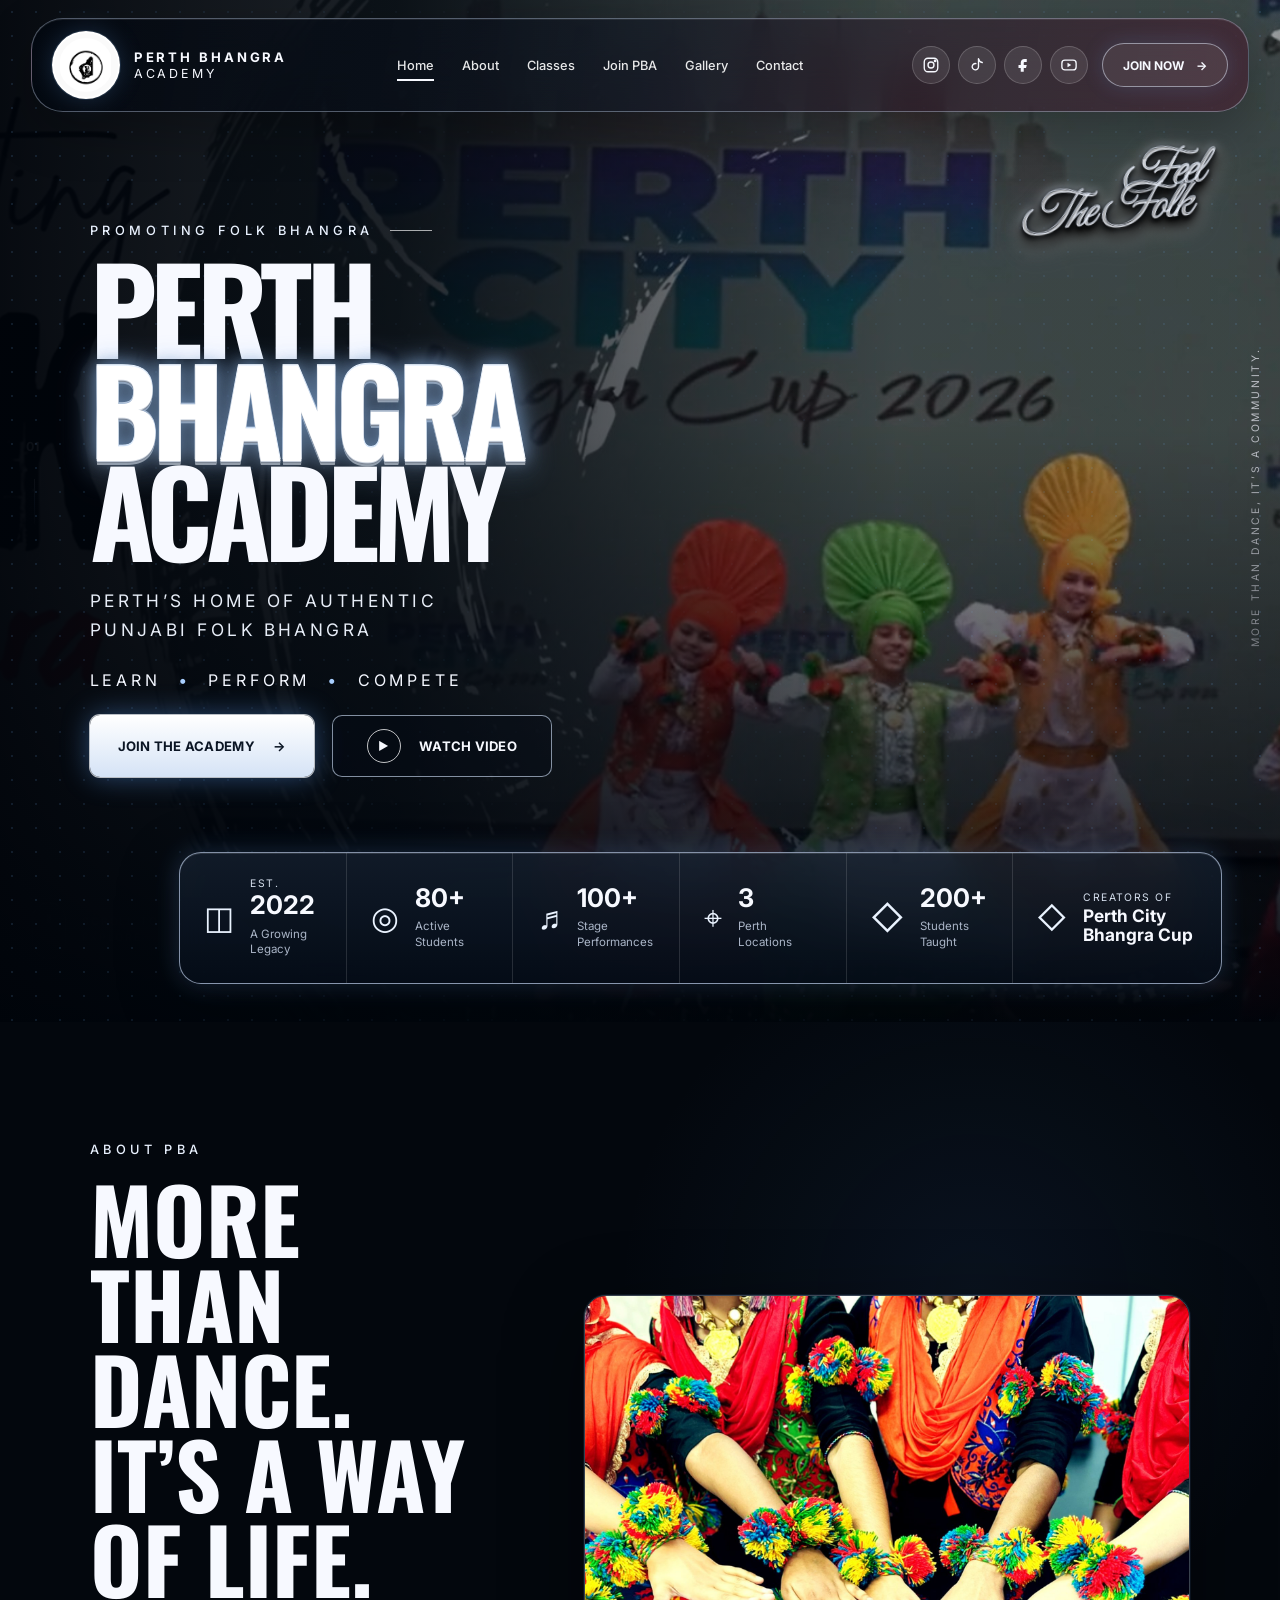
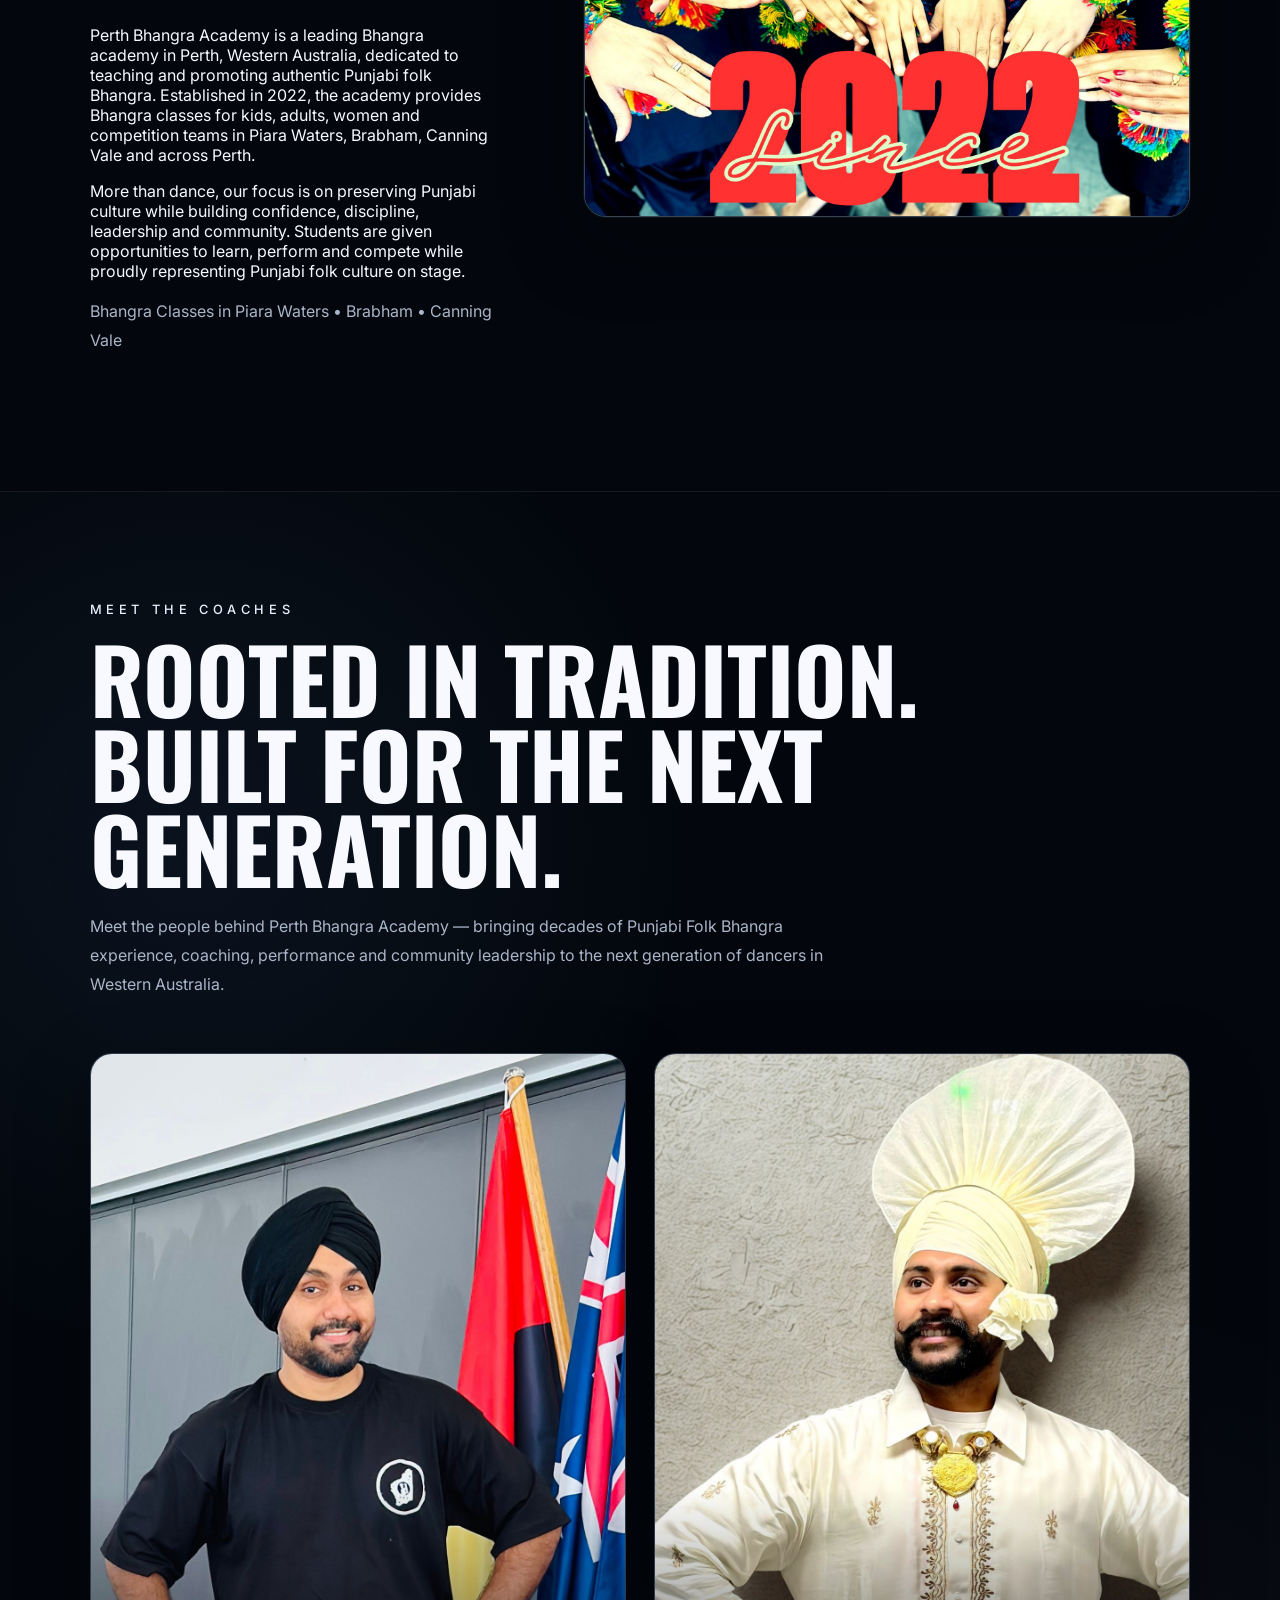
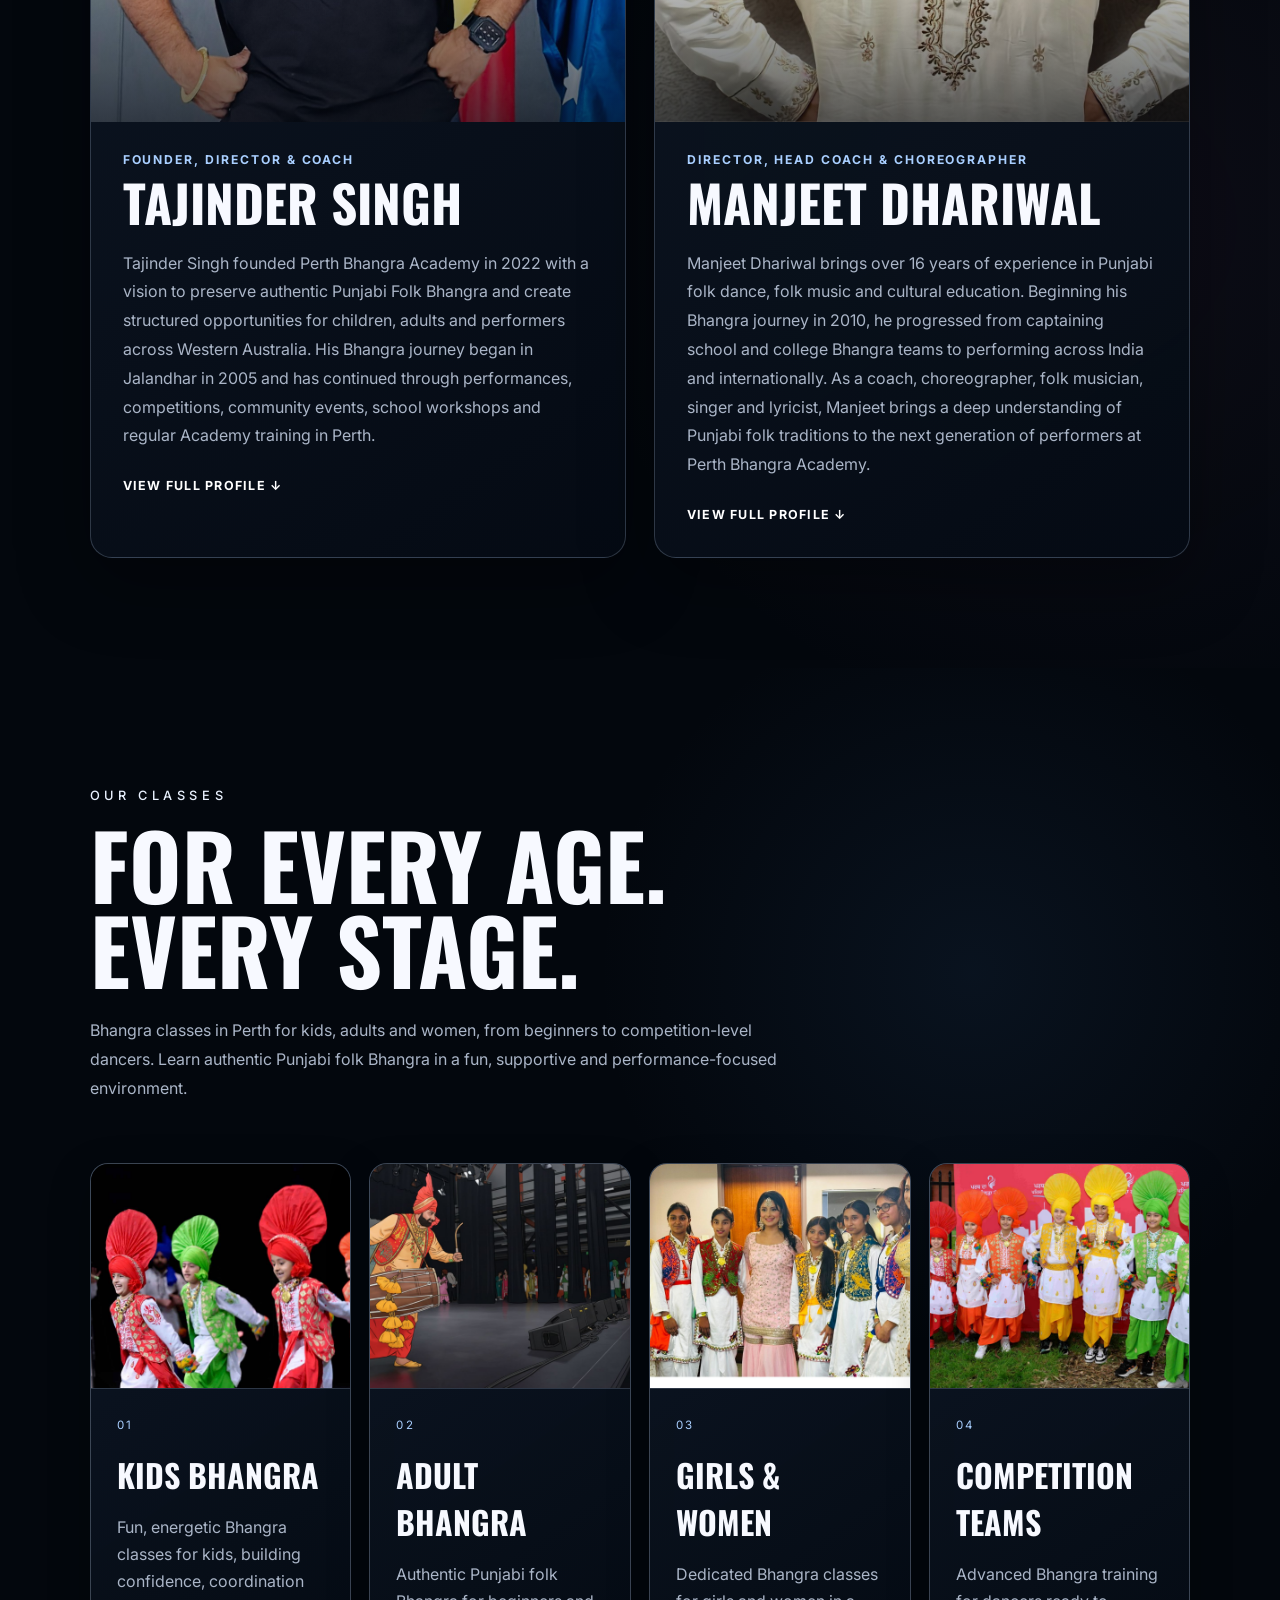
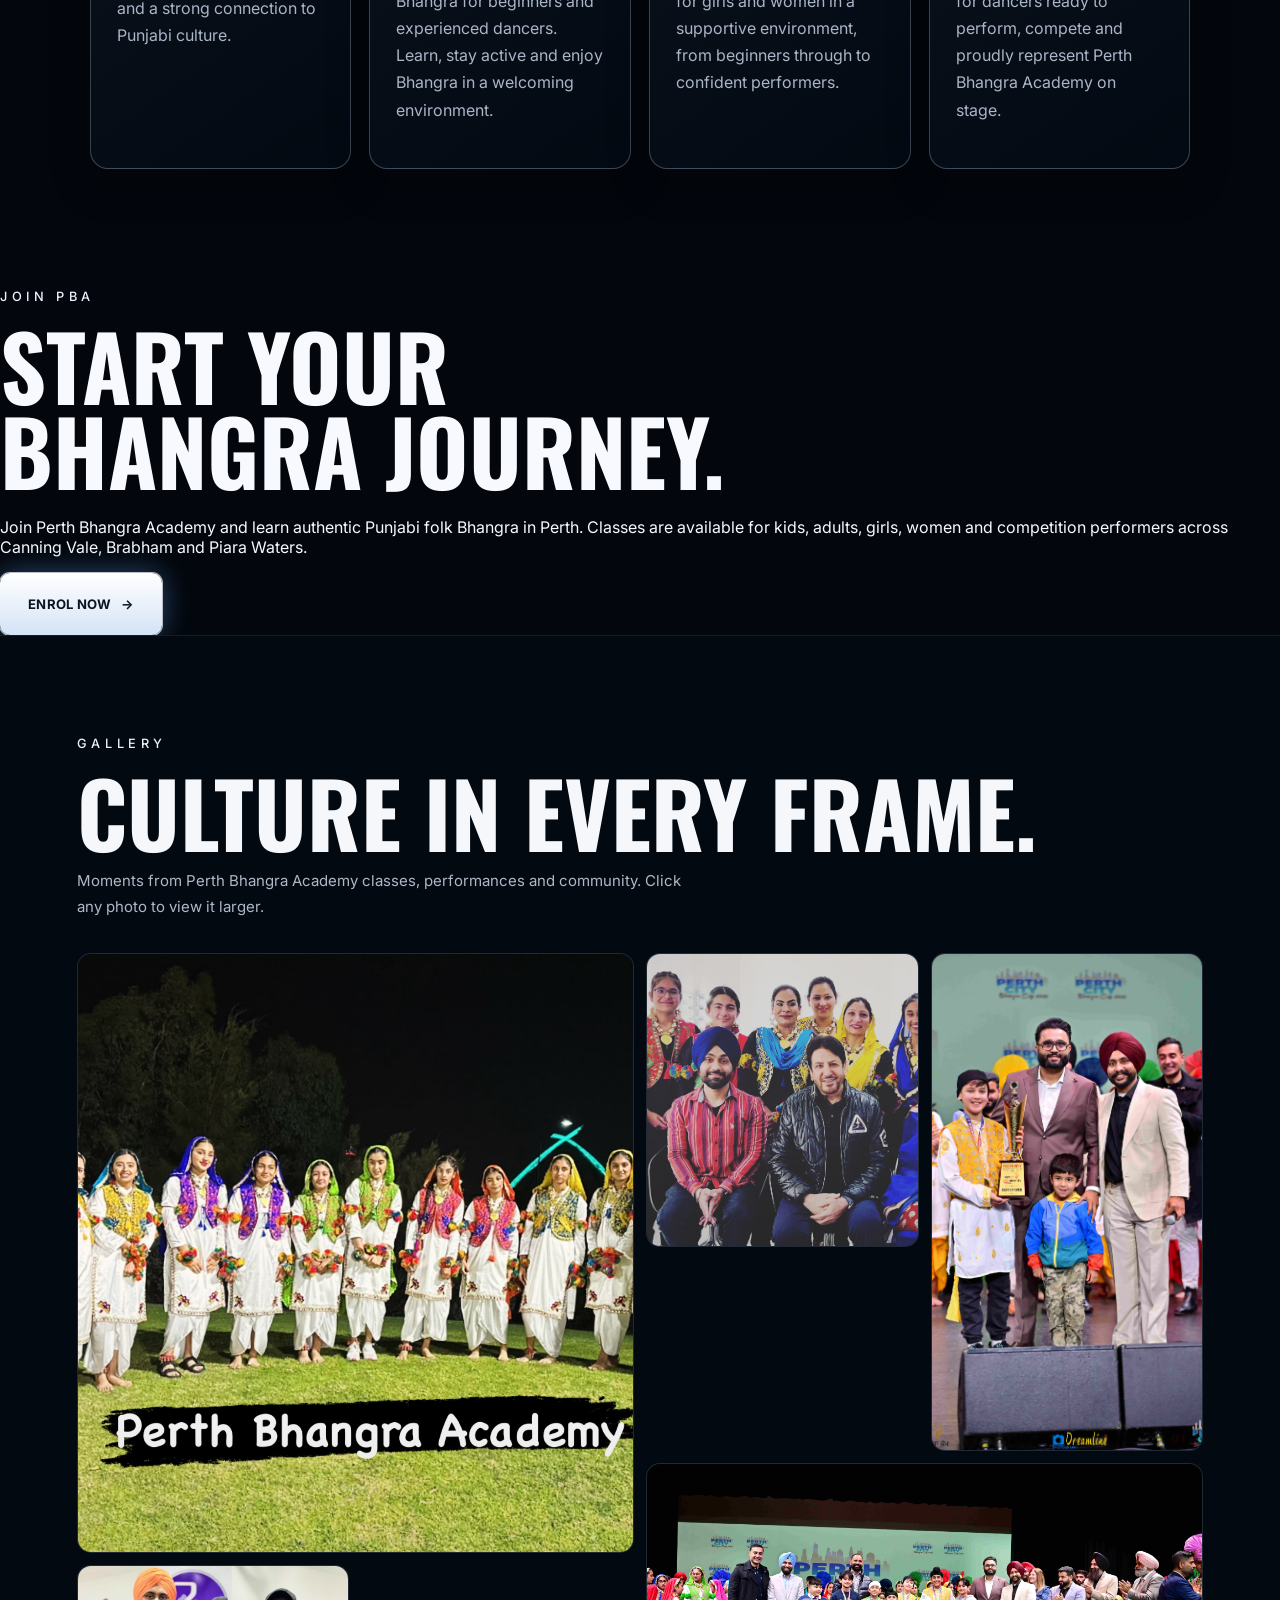
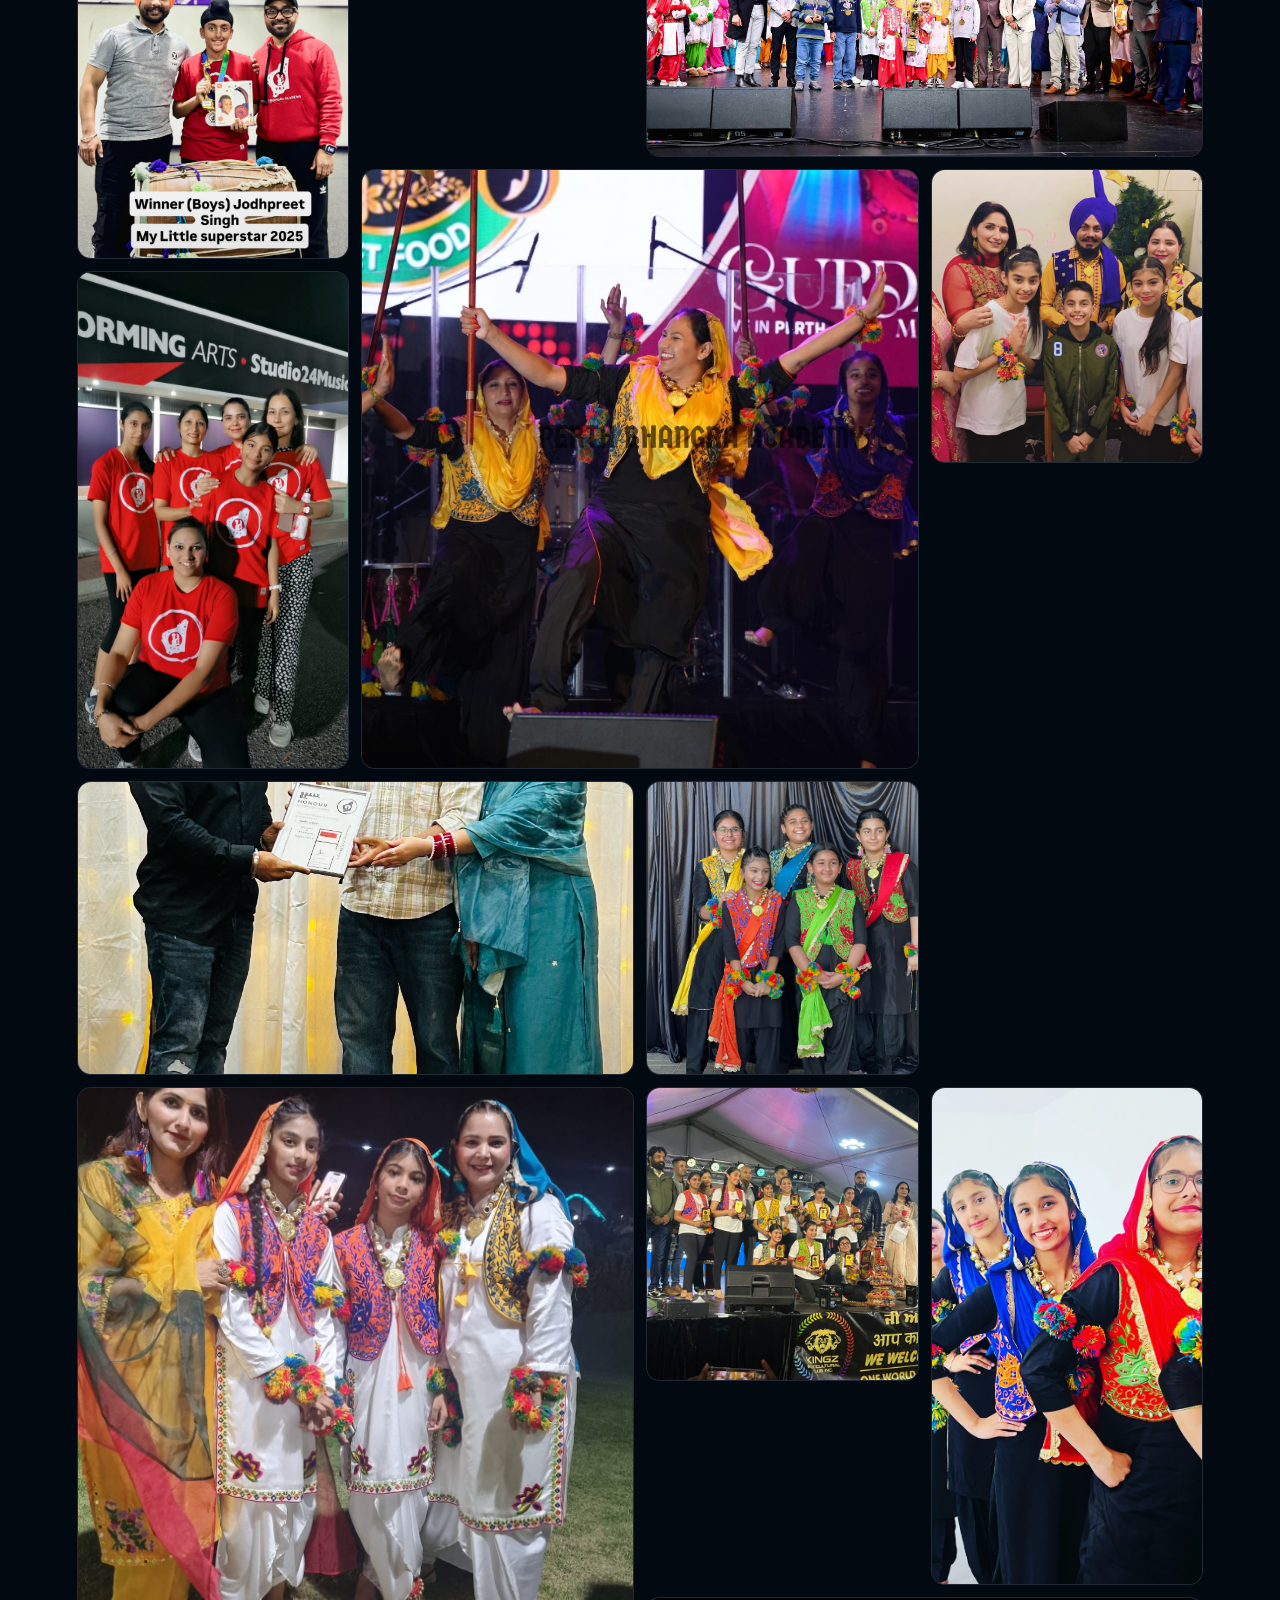
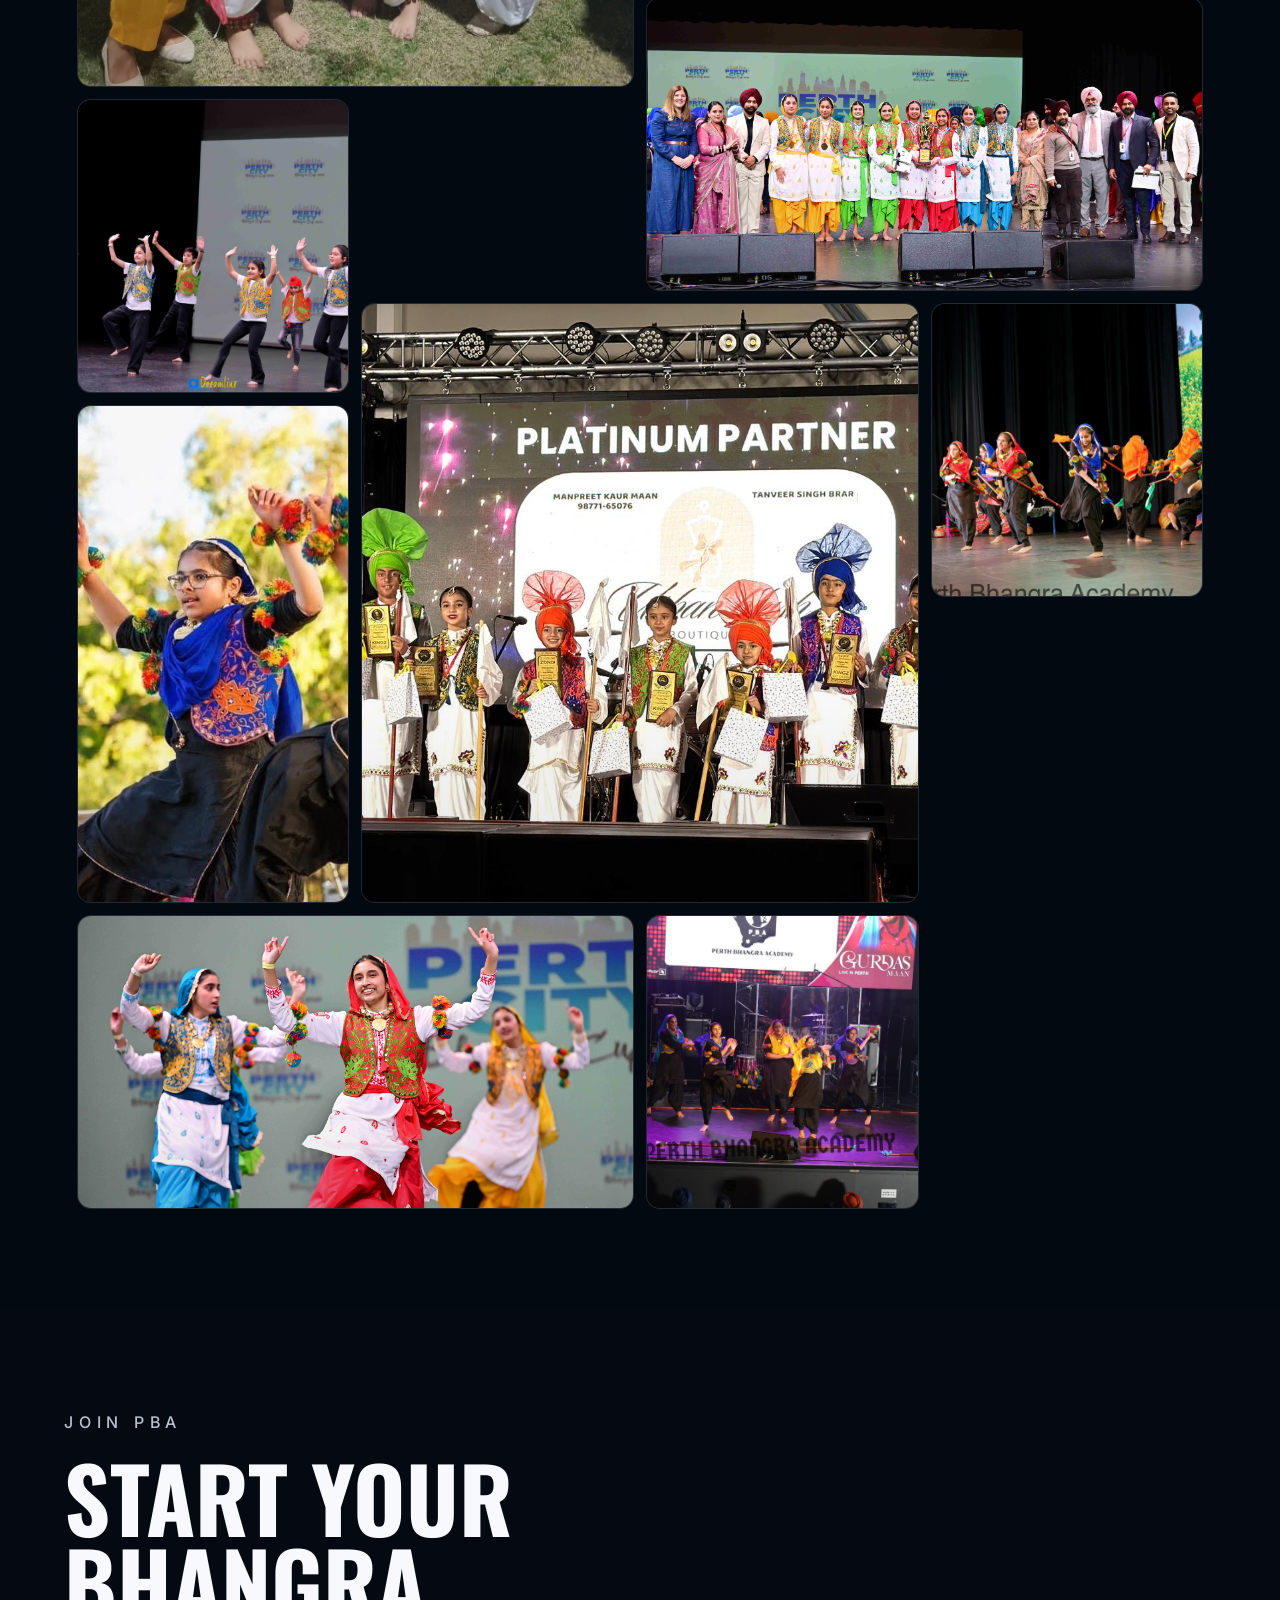
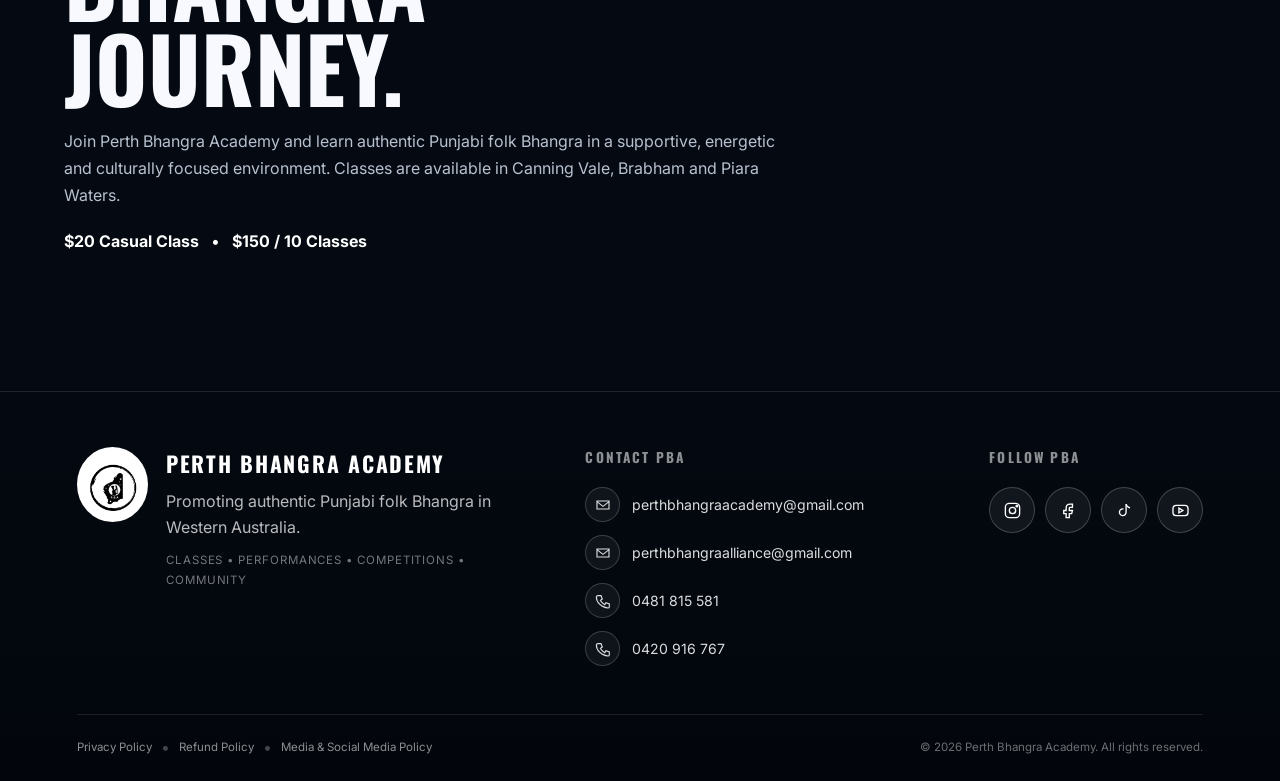
==== index.html @ e5580ba5 "Add SEO metadata and social sharing image Improved homepage SEO title and description and added Open" ====
<!DOCTYPE html>
<html lang="en">
<head>
  <meta charset="UTF-8" />
  <meta name="viewport" content="width=device-width, initial-scale=1.0" />
 <!-- SEO -->
<meta
  name="description"
  content="Perth Bhangra Academy offers authentic Punjabi folk Bhangra classes for kids, adults, women and competition teams in Canning Vale, Brabham and Piara Waters, Perth WA."
/>

<title>Perth Bhangra Academy | Bhangra Classes in Perth WA</title>

<!-- WhatsApp / Facebook / Social Sharing -->
<meta property="og:title" content="Perth Bhangra Academy | Bhangra Classes in Perth WA" />

<meta
  property="og:description"
  content="Perth's home of authentic Punjabi folk Bhangra. Classes for kids, adults, women and competition teams. Learn • Perform • Compete."
/>

<meta property="og:type" content="website" />

<meta property="og:url" content="https://perthbhangraacademy.com.au/" />

<meta
  property="og:image"
  content="https://perthbhangraacademy.com.au/assets/pba-share.jpg"
/>

<meta property="og:image:width" content="1200" />
<meta property="og:image:height" content="630" />

<meta
  property="og:image:alt"
  content="Perth Bhangra Academy - Authentic Punjabi Folk Bhangra in Perth"
/>

  <link rel="preconnect" href="https://fonts.googleapis.com" />
  <link rel="preconnect" href="https://fonts.gstatic.com" crossorigin />
  <link
    href="https://fonts.googleapis.com/css2?family=Great+Vibes&family=Inter:wght@400;500;600;700;800&family=Oswald:wght@500;600;700&display=swap"
    rel="stylesheet"
  />

  <link rel="stylesheet" href="styles.css" />
</head>

<body>
 

  <header class="glass-nav" id="siteHeader">
    <a class="brand" href="#home" aria-label="Perth Bhangra Academy home">
      <span class="brand-logo">
        <img src="assets/logo.jpg" alt="Perth Bhangra Academy logo" />
      </span>

      <span class="brand-copy">
        <strong>Perth Bhangra</strong>
        <small>Academy</small>
      </span>
    </a>

    <button
      class="menu-button"
      id="menuButton"
      type="button"
      aria-label="Open navigation"
      aria-expanded="false"
    >
      <span></span>
      <span></span>
      <span></span>
    </button>

    <nav class="main-nav" id="mainNav" aria-label="Main navigation">
      <a class="active" href="#home">Home</a>
      <a href="#about">About</a>
      <a href="#classes">Classes</a>
      <a href="#teams">Join PBA</a>
      <a href="#gallery">Gallery</a>
      <a href="#contact">Contact</a>
    </nav>

    <div class="nav-actions">
      <div class="social-links" aria-label="Social media links">
       <a href="https://www.instagram.com/perth_bhangra_academy/"
   target="_blank"
   rel="noopener"
   aria-label="Instagram"
   title="Instagram">
          <svg viewBox="0 0 24 24" aria-hidden="true">
            <rect x="3" y="3" width="18" height="18" rx="5"></rect>
            <circle cx="12" cy="12" r="4"></circle>
            <circle cx="17.5" cy="6.5" r="1"></circle>
          </svg>
        </a>
        <a href="https://www.tiktok.com/@perthbhangraacademy"
   target="_blank"
   rel="noopener"
   aria-label="TikTok"
   title="TikTok">
          <svg viewBox="0 0 24 24" aria-hidden="true">
            <path d="M14 4v10.2a4.2 4.2 0 1 1-3.4-4.1"></path>
            <path d="M14 4c.7 2.7 2.2 4.2 5 4.7"></path>
          </svg>
        </a>
      <a href="https://www.facebook.com/share/17r9joKpsC/?mibextid=wwXIfr"
   target="_blank"
   rel="noopener"
   aria-label="Facebook"
   title="Facebook">
          <svg viewBox="0 0 24 24" aria-hidden="true">
            <path d="M14 8h3V4h-3c-3 0-5 2-5 5v3H6v4h3v5h4v-5h3l1-4h-4V9c0-.7.3-1 1-1z"></path>
          </svg>
        </a>
        <a href="https://youtube.com/@perthbhangraacademy"
   target="_blank"
   rel="noopener"
   aria-label="YouTube"
   title="YouTube">
          <svg viewBox="0 0 24 24" aria-hidden="true">
            <rect x="2.5" y="5.5" width="19" height="13" rx="4"></rect>
            <path d="m10 9 5 3-5 3z"></path>
          </svg>
        </a>
      </div>

      <a class="nav-join" href="enrol.html">
  Join Now
  <span>→</span>
</a>
    </div>
  </header>

  <main>
    <section class="hero" id="home">
      
     <video
  class="hero-video"
  autoplay
  muted
  loop
  playsinline
  preload="metadata"
  poster="assets/hero.jpg"
  aria-hidden="true"
>
  <source src="assets/hero-bhangra.mp4" type="video/mp4">
</video>
      
      <div class="hero-darken" aria-hidden="true"></div>

      <div class="tech-grid" aria-hidden="true"></div>
      <div class="orbit orbit-one" aria-hidden="true"></div>
      <div class="orbit orbit-two" aria-hidden="true"></div>

      <div class="slide-index" aria-label="Slide 1 of 4">
        <span class="current">01</span>
        <i></i>
        <span>02</span>
        <span>03</span>
        <span>04</span>
      </div>

      <div class="hero-content">
        <p class="hero-kicker reveal-up">Promoting Folk Bhangra</p>

        <h1 class="hero-title" aria-label="Perth Bhangra Academy">
          <span class="title-line reveal-up delay-1">Perth</span>
          <span class="title-line metallic reveal-up delay-2">Bhangra</span>
          <span class="title-line reveal-up delay-3">Academy</span>
        </h1>

        <p class="hero-subtitle reveal-up delay-4">
          Perth’s home of authentic<br />
          Punjabi folk Bhangra
        </p>

        <p class="hero-tags reveal-up delay-4">
          Learn <b>•</b> Perform <b>•</b> Compete
        </p>

        <div class="hero-buttons reveal-up delay-5">
          <a class="primary-cta" href="enrol.html">
            Join the Academy
            <span>→</span>
          </a>

          <a class="video-cta" href="#home" id="replayHeroVideo">
            <span class="play-icon">▶</span>
            Watch Video
          </a>
        </div>
      </div>

      <div class="folk-script" aria-hidden="true">
        <span>Feel</span>
        <span>The Folk</span>
      </div>

      <p class="side-message">More than dance, it’s a community.</p>

      <a class="scroll-cue" href="#about" aria-label="Scroll to explore">
        <span class="mouse-shape"><i></i></span>
        <small>Scroll to<br />Explore</small>
      </a>

      <section class="stats-glass" aria-label="Academy achievements">
        <article>
          <span class="stat-icon">◫</span>
          <div>
            <small>Est.</small>
            <strong>2022</strong>
            <p>A Growing Legacy</p>
          </div>
        </article>

        <article>
          <span class="stat-icon">◎</span>
          <div>
            <strong>80+</strong>
            <p>Active Students</p>
          </div>
        </article>

        <article>
          <span class="stat-icon">♬</span>
          <div>
            <strong>100+</strong>
            <p>Stage Performances</p>
          </div>
        </article>

        <article>
          <span class="stat-icon">⌖</span>
          <div>
            <strong>3</strong>
            <p>Perth Locations</p>
          </div>
        </article>

        <article>
          <span class="stat-icon">◇</span>
          <div>
            <strong>200+</strong>
            <p>Students Taught</p>
          </div>
        </article>

        <article class="cup-stat">
          <span class="stat-icon cup-outline" aria-hidden="true">◇</span>
          <div>
            <small>Creators of</small>
            <strong>Perth City<br />Bhangra Cup</strong>
          </div>
        </article>
      </section>
    </section>

    <section class="content-section" id="about">
      <div class="section-copy reveal-scroll">
        <p class="section-kicker">About PBA</p>
        <h2>More Than Dance.<br />It’s A Way Of Life.</h2>
 <p class="about-copy">
  Perth Bhangra Academy is a leading Bhangra academy in Perth, Western Australia,
  dedicated to teaching and promoting authentic Punjabi folk Bhangra. Established
  in 2022, the academy provides Bhangra classes for kids, adults, women and
  competition teams in Piara Waters, Brabham, Canning Vale and across Perth.
</p>

<p class="about-copy">
  More than dance, our focus is on preserving Punjabi culture while building
  confidence, discipline, leadership and community. Students are given
  opportunities to learn, perform and compete while proudly representing
  Punjabi folk culture on stage.
</p>

<p class="about-locations">
  Bhangra Classes in Piara Waters • Brabham • Canning Vale
</p>
      </div>

      <div class="image-panel reveal-scroll">
        <img src="assets/about-pba.jpg" alt="Perth Bhangra Academy students performing Punjabi folk Bhangra in Perth Western Australia" />
      </div>
    </section>
<section class="coaches-section" id="coaches">

  <div class="coaches-heading reveal-scroll">
    <p class="section-kicker">Meet The Coaches</p>

    <h2>
      Rooted In Tradition.<br>
      Built For The Next Generation.
    </h2>

    <p>
      Meet the people behind Perth Bhangra Academy — bringing decades of
      Punjabi Folk Bhangra experience, coaching, performance and community
      leadership to the next generation of dancers in Western Australia.
    </p>
  </div>


  <div class="coaches-grid">

    <!-- TAJINDER SINGH -->
    <article class="coach-card reveal-scroll">

      <div class="coach-photo">
        <img
          src="assets/tajinder-singh.jpg"
          alt="Tajinder Singh Founder Director and Coach at Perth Bhangra Academy">
      </div>

      <div class="coach-content">

        <p class="coach-role">
          Founder, Director & Coach
        </p>

        <h3>Tajinder Singh</h3>

        <p class="coach-short-bio">
          Tajinder Singh founded Perth Bhangra Academy in 2022 with a vision
          to preserve authentic Punjabi Folk Bhangra and create structured
          opportunities for children, adults and performers across Western
          Australia. His Bhangra journey began in Jalandhar in 2005 and has
          continued through performances, competitions, community events,
          school workshops and regular Academy training in Perth.
        </p>

        <button
          class="coach-profile-button"
          type="button"
          aria-expanded="false">
          View Full Profile ↓
        </button>

        <div class="coach-full-profile">

          <p>
            Tajinder began learning Bhangra in 2005 with Surtaal Sabhyacharak
            Sath, Jalandhar, training under Niti Raj Shergill and performing
            with the late Shri Jolly Ustaad as Dholi. During his studies at
            D.A.V. Institute of Engineering & Technology, Jalandhar, he
            continued performing at cultural events and competitions.
          </p>

          <p>
            In Western Australia, Tajinder has remained actively involved in
            Punjabi cultural and multicultural events, Harmony celebrations,
            schools, Diwali Melas, Sikh Games and community programs,
            including cultural engagement with the City of Fremantle,
            South West Indian Group Bunbury and Bhangra workshops at
            Maarakool Primary School in Brabham.
          </p>

          <p>
            Tajinder is also an Australian-qualified fitness professional and
            holds a current Working with Children Check. His fitness background
            has included training Western Australia Police applicants, bringing
            knowledge of conditioning, discipline and safe physical development
            into his approach to Bhangra coaching.
          </p>

          <p>
            Through Perth Bhangra Academy, his focus remains on preserving
            authentic Punjabi Folk Bhangra, developing confident performers
            and sharing Punjabi culture with the wider Western Australian
            community.
          </p>

        </div>

      </div>

    </article>


    <!-- MANJEET DHARIWAL -->
    <article class="coach-card reveal-scroll">

      <div class="coach-photo">
        <img
          src="assets/manjeet-dhariwal.jpg"
          alt="Manjeet Dhariwal Director Head Coach and Choreographer at Perth Bhangra Academy">
      </div>

      <div class="coach-content">

        <p class="coach-role">
          Director, Head Coach & Choreographer
        </p>

        <h3>Manjeet Dhariwal</h3>

        <p class="coach-short-bio">
           Manjeet Dhariwal brings over 16 years of experience in Punjabi folk dance,
  folk music and cultural education. Beginning his Bhangra journey in 2010,
  he progressed from captaining school and college Bhangra teams to performing
  across India and internationally. As a coach, choreographer, folk musician,
  singer and lyricist, Manjeet brings a deep understanding of Punjabi folk
  traditions to the next generation of performers at Perth Bhangra Academy.
        </p>

        <button
          class="coach-profile-button"
          type="button"
          aria-expanded="false">
          View Full Profile ↓
        </button>

        <div class="coach-full-profile">

            <p>
  Manjeet Dhariwal is a Punjabi folk dance artist, folk musician,
  lyricist and cultural educator with over 16 years of experience
  dedicated to preserving, performing and teaching the traditional
  arts of Punjab.
</p>

<p>
  His journey began in 2010 with Bhangra, serving as Captain of his
  school and college Bhangra teams between 2010 and 2016. He completed
  formal Bhangra training through PSEB from 2011 to 2013 and represented
  his institution at GNDU cultural and Bhangra events from 2013 to 2016.
</p>

<p>
  Manjeet has performed extensively across India, including special
  cultural performances for the Indian Army in Leh-Ladakh, Shillong
  and Mamoon Cantonment, Pathankot. His performance journey has taken
  Punjabi folk culture to Gujarat, West Bengal, Daman &amp; Diu,
  Rajasthan, Delhi's Red Fort, Odisha, Chennai, Visakhapatnam, Jaipur,
  Kullu-Manali and Mysore.
</p>

<p>
  Internationally, he has represented Punjabi folk culture through
  performances in Malaysia, Indonesia, South Africa and Brisbane,
  Australia. His musical journey has also included performing as a
  singer at Sangeet Natak Akademi, New Delhi, as well as performing
  at the National School of Drama (NSD).
</p>

<p>
  Since 2016, Manjeet has worked as a dance instructor, choreographer
  and cultural mentor, teaching traditional Punjabi folk forms including
  Bhangra, Luddi, Sammi and Jindua. His teaching experience includes
  Shanti Devi College, Dinanagar; Beant Technical College, Gurdaspur;
  Burj Sahib School, Dhariwal; and Government College, Ghoman.
</p>

<p>
  From 2017 to 2024, he was actively involved as a Punjabi folk musician
  and Boliyan singer, collaborating with colleges and universities
  including PTU, LPU and GNDU. His experience includes traditional folk
  singing, live stage performance and Punjabi folk instruments.
</p>

<p>
  Alongside dance and music, Manjeet is a Punjabi lyricist and singer.
  Songs written by him have collectively attracted millions of views
  on YouTube and have been performed and released by artists including
  Deep Bajwa, Babbar Brar, Harman Chahal and Prabh Ubhi.
</p>

<p>
  Today, as Director, Head Coach &amp; Choreographer at Perth Bhangra
  Academy, Manjeet combines performance, coaching, music and cultural
  education to pass Punjabi folk traditions to a new generation. His
  approach goes beyond choreography, developing students' understanding
  of the music, movement, character and cultural foundations that give
  Punjabi folk dance its identity.
</p>

        </div>

      </div>

    </article>

  </div>

</section>
    <section class="content-section class-section" id="classes">
      <div class="section-copy reveal-scroll">
        <p class="section-kicker">Our Classes</p>
        <h2>For Every Age.<br />Every Stage.</h2>
<p>
  Bhangra classes in Perth for kids, adults and women, from beginners to
  competition-level dancers. Learn authentic Punjabi folk Bhangra in a fun,
  supportive and performance-focused environment.
</p>
      </div>

      <div class="class-grid">
        <article class="glass-card reveal-scroll">
          <img src="assets/kids-bhangra.jpg" alt="Kids Bhangra classes in Perth with Perth Bhangra Academy">
          <div class="glass-card-copy">
            <span>01</span>
            <h3>Kids Bhangra</h3>
           <p>Fun, energetic Bhangra classes for kids, building confidence, coordination and a strong connection to Punjabi culture.</p>
          </div>
        </article>

        <article class="glass-card reveal-scroll">
          <img src="assets/adult-bhangra.jpg" alt="Adult Bhangra classes in Perth Western Australia">
          <div class="glass-card-copy">
            <span>02</span>
            <h3>Adult Bhangra</h3>
            <p>Authentic Punjabi folk Bhangra for beginners and experienced dancers. Learn, stay active and enjoy Bhangra in a welcoming environment.</p>
          </div>
        </article>

        <article class="glass-card reveal-scroll">
      <img src="assets/girls-women-bhangra.jpg" alt="Girls and women Bhangra classes in Perth with Perth Bhangra Academy">
          <div class="glass-card-copy">
            <span>03</span>
            <h3>Girls & Women</h3>
          <p>Dedicated Bhangra classes for girls and women in a supportive environment, from beginners through to confident performers.</p>
          </div>
        </article>

        <article class="glass-card reveal-scroll">
          <img src="assets/competition-team.jpg" alt="Perth Bhangra Academy competition team training and performing in Perth">
          <div class="glass-card-copy">
            <span>04</span>
            <h3>Competition Teams</h3>
          <p>Advanced Bhangra training for dancers ready to perform, compete and proudly represent Perth Bhangra Academy on stage.</p>
          </div>
        </article>
      </div>
    </section>

   <section class="enrolment-intro" id="teams">
  <div class="section-copy reveal-scroll">
    <p class="section-kicker">JOIN PBA</p>
    <h2>START YOUR<br>BHANGRA JOURNEY.</h2>

    <p class="enrolment-intro-text">
      Join Perth Bhangra Academy and learn authentic Punjabi folk Bhangra
      in Perth. Classes are available for kids, adults, girls, women and
      competition performers across Canning Vale, Brabham and Piara Waters.
    </p>

 <a
  href="enrol.html"
  class="primary-cta"
>
  ENROL NOW &nbsp; →
</a>
  </div>
</section>
    <section class="gallery-section" id="gallery">

  <div class="gallery-heading reveal-scroll">
    <p class="section-kicker">Gallery</p>

    <h2>
      Culture In Every Frame.
    </h2>


    <p class="gallery-intro">
      Moments from Perth Bhangra Academy classes, performances and community.
      Click any photo to view it larger.
    </p>
  </div>

  <div class="gallery-grid">

    <button class="gallery-item" type="button" data-index="0">
      <img src="assets/gallery-01.jpg" alt="Perth Bhangra Academy gallery photo 1">
    </button>

    <button class="gallery-item" type="button" data-index="1">
      <img src="assets/gallery-02.jpg" alt="Perth Bhangra Academy gallery photo 2">
    </button>

    <button class="gallery-item" type="button" data-index="2">
      <img src="assets/gallery-03.jpg" alt="Perth Bhangra Academy gallery photo 3">
    </button>

    <button class="gallery-item" type="button" data-index="3">
      <img src="assets/gallery-04.jpg" alt="Perth Bhangra Academy gallery photo 4">
    </button>

    <button class="gallery-item" type="button" data-index="4">
      <img src="assets/gallery-05.jpg" alt="Perth Bhangra Academy gallery photo 5">
    </button>

    <button class="gallery-item" type="button" data-index="5">
      <img src="assets/gallery-06.jpg" alt="Perth Bhangra Academy gallery photo 6">
    </button>

    <button class="gallery-item" type="button" data-index="6">
      <img src="assets/gallery-07.jpg" alt="Perth Bhangra Academy gallery photo 7">
    </button>

    <button class="gallery-item" type="button" data-index="7">
      <img src="assets/gallery-08.jpg" alt="Perth Bhangra Academy gallery photo 8">
    </button>

    <button class="gallery-item" type="button" data-index="8">
      <img src="assets/gallery-09.jpg" alt="Perth Bhangra Academy gallery photo 9">
    </button>

    <button class="gallery-item" type="button" data-index="9">
      <img src="assets/gallery-10.jpg" alt="Perth Bhangra Academy gallery photo 10">
    </button>

    <button class="gallery-item" type="button" data-index="10">
      <img src="assets/gallery-11.jpg" alt="Perth Bhangra Academy gallery photo 11">
    </button>

    <button class="gallery-item" type="button" data-index="11">
      <img src="assets/gallery-12.jpg" alt="Perth Bhangra Academy gallery photo 12">
    </button>

    <button class="gallery-item" type="button" data-index="12">
      <img src="assets/gallery-13.jpg" alt="Perth Bhangra Academy gallery photo 13">
    </button>

    <button class="gallery-item" type="button" data-index="13">
      <img src="assets/gallery-14.jpg" alt="Perth Bhangra Academy gallery photo 14">
    </button>

    <button class="gallery-item" type="button" data-index="14">
      <img src="assets/gallery-15.jpg" alt="Perth Bhangra Academy gallery photo 15">
    </button>

    <button class="gallery-item" type="button" data-index="15">
      <img src="assets/gallery-16.jpg" alt="Perth Bhangra Academy gallery photo 16">
    </button>

    <button class="gallery-item" type="button" data-index="16">
      <img src="assets/gallery-17.jpg" alt="Perth Bhangra Academy gallery photo 17">
    </button>

    <button class="gallery-item" type="button" data-index="17">
      <img src="assets/gallery-18.jpg" alt="Perth Bhangra Academy gallery photo 18">
    </button>

    <button class="gallery-item" type="button" data-index="18">
      <img src="assets/gallery-19.jpg" alt="Perth Bhangra Academy gallery photo 19">
    </button>

    <button class="gallery-item" type="button" data-index="19">
      <img src="assets/gallery-20.jpg" alt="Perth Bhangra Academy gallery photo 20">
    </button>

  </div>


  <div class="gallery-lightbox" id="galleryLightbox" aria-hidden="true">

    <button
      class="lightbox-close"
      id="lightboxClose"
      type="button"
      aria-label="Close gallery">
      ×
    </button>

    <div class="lightbox-counter" id="lightboxCounter">
      1 / 20
    </div>

    <button
      class="lightbox-arrow lightbox-prev"
      id="lightboxPrev"
      type="button"
      aria-label="Previous photo">
      ‹
    </button>

    <img
      id="lightboxImage"
      class="lightbox-image"
      src="assets/gallery-01.jpg"
      alt="Perth Bhangra Academy gallery photo">

    <button
      class="lightbox-arrow lightbox-next"
      id="lightboxNext"
      type="button"
      aria-label="Next photo">
      ›
    </button>

  </div>

</section>

    <section class="join-section" id="join">

  <div class="join-copy reveal-scroll">
    <p class="section-kicker">Join PBA</p>

    <h2>
      Start Your<br>
      Bhangra Journey.
    </h2>

    <p>
      Join Perth Bhangra Academy and learn authentic Punjabi folk Bhangra
      in a supportive, energetic and culturally focused environment.
      Classes are available in Canning Vale, Brabham and Piara Waters.
    </p>

    <div class="join-fees">
      <strong>$20 Casual Class</strong>
      <span>•</span>
      <strong>$150 / 10 Classes</strong>
    </div>
  </div>


</section>
  </main>

 <footer class="site-footer" id="contact">

  <div class="footer-main">

    <!-- BRAND -->
    <div class="footer-brand">

      <img
        src="assets/logo.jpg"
        alt="Perth Bhangra Academy logo"
        class="footer-logo"
      >

      <div>
        <strong>Perth Bhangra Academy</strong>

        <p>
          Promoting authentic Punjabi folk Bhangra
          in Western Australia.
        </p>

        <span>
          Classes • Performances • Competitions • Community
        </span>
      </div>

    </div>


    <!-- CONTACT -->
    <div class="footer-contact">

      <h3>Contact PBA</h3>

      <!-- EMAIL -->
      <a href="mailto:perthbhangraacademy@gmail.com">

        <span class="footer-icon">
          <svg viewBox="0 0 24 24" aria-hidden="true">
            <path d="M3 6h18v12H3z"></path>
            <path d="m3 7 9 7 9-7"></path>
          </svg>
        </span>

        <span>perthbhangraacademy@gmail.com</span>

      </a>


      <a href="mailto:perthbhangraalliance@gmail.com">

        <span class="footer-icon">
          <svg viewBox="0 0 24 24" aria-hidden="true">
            <path d="M3 6h18v12H3z"></path>
            <path d="m3 7 9 7 9-7"></path>
          </svg>
        </span>

        <span>perthbhangraalliance@gmail.com</span>

      </a>


      <!-- PHONE -->
      <a href="tel:+61481815581">

        <span class="footer-icon">
          <svg viewBox="0 0 24 24" aria-hidden="true">
            <path d="M5 4h4l2 5-3 2c1.5 3 3.5 5 6.5 6.5l2-3 5 2v4c0 1-1 2-2 2C10 22 2 14 2 6c0-1 1-2 3-2z"></path>
          </svg>
        </span>

        <span>0481 815 581</span>

      </a>


      <a href="tel:+61420916767">

        <span class="footer-icon">
          <svg viewBox="0 0 24 24" aria-hidden="true">
            <path d="M5 4h4l2 5-3 2c1.5 3 3.5 5 6.5 6.5l2-3 5 2v4c0 1-1 2-2 2C10 22 2 14 2 6c0-1 1-2 3-2z"></path>
          </svg>
        </span>

        <span>0420 916 767</span>

      </a>

    </div>


    <!-- SOCIAL MEDIA -->
    <div class="footer-social-section">

      <h3>Follow PBA</h3>

      <div class="footer-socials">

        <!-- INSTAGRAM -->
        <a
          href="https://www.instagram.com/perth_bhangra_academy/"
          target="_blank"
          rel="noopener"
          aria-label="Instagram"
          title="Instagram"
        >
          <svg viewBox="0 0 24 24" aria-hidden="true">
            <rect x="3" y="3" width="18" height="18" rx="5"></rect>
            <circle cx="12" cy="12" r="4"></circle>
            <circle cx="17.5" cy="6.5" r="1"></circle>
          </svg>
        </a>


        <!-- FACEBOOK -->
        <a
          href="https://www.facebook.com/share/17r9joKpsC/?mibextid=wwXIfr"
          target="_blank"
          rel="noopener"
          aria-label="Facebook"
          title="Facebook"
        >
          <svg viewBox="0 0 24 24" aria-hidden="true">
            <path d="M14 8h3V4h-3c-3 0-5 2-5 5v3H6v4h3v5h4v-5h3l1-4h-4V9c0-.7.3-1 1-1z"></path>
          </svg>
        </a>


        <!-- TIKTOK -->
        <a
          href="https://www.tiktok.com/@perthbhangraacademy"
          target="_blank"
          rel="noopener"
          aria-label="TikTok"
          title="TikTok"
        >
          <svg viewBox="0 0 24 24" aria-hidden="true">
            <path d="M14 4v10.2a4.2 4.2 0 1 1-3.4-4.1"></path>
            <path d="M14 4c.7 2.7 2.2 4.2 5 4.7"></path>
          </svg>
        </a>


        <!-- YOUTUBE -->
        <a
          href="https://youtube.com/@perthbhangraacademy"
          target="_blank"
          rel="noopener"
          aria-label="YouTube"
          title="YouTube"
        >
          <svg viewBox="0 0 24 24" aria-hidden="true">
            <rect x="2.5" y="5.5" width="19" height="13" rx="4"></rect>
            <path d="m10 9 5 3-5 3z"></path>
          </svg>
        </a>

      </div>

    </div>

  </div>


  <!-- FOOTER BOTTOM -->
  <div class="footer-bottom">

    <div class="footer-policies">
      <a href="#">Privacy Policy</a>
      <span>•</span>
      <a href="#">Refund Policy</a>
      <span>•</span>
      <a href="#">Media &amp; Social Media Policy</a>
    </div>

    <p>
      © <span id="year"></span> Perth Bhangra Academy.
      All rights reserved.
    </p>

  </div>

</footer>
<script src="script.js"></script>

</body>
</html>
---- styles.css ----
:root {
  --background: #03070d;
  --background-soft: #08111d;
  --panel: rgba(15, 23, 36, 0.52);
  --panel-strong: rgba(10, 18, 31, 0.82);
  --white: #f7f9ff;
  --muted: #aab5c7;
  --line: rgba(220, 233, 255, 0.3);
  --blue: #a9cfff;
  --blue-strong: #78b7ff;
  --blue-glow: rgba(102, 173, 255, 0.65);
}

* {
  box-sizing: border-box;
}

html {
  scroll-behavior: smooth;
}

body {
  margin: 0;
  color: var(--white);
  background:
    radial-gradient(circle at 80% 8%, rgba(31, 84, 138, 0.18), transparent 26%),
    var(--background);
  font-family: "Inter", sans-serif;
  overflow-x: hidden;
}

body.menu-open {
  overflow: hidden;
}

a {
  color: inherit;
  text-decoration: none;
}

img {
  display: block;
  max-width: 100%;
}

.page-loader {
  position: fixed;
  inset: 0;
  z-index: 9999;
  display: grid;
  place-items: center;
  background: #000;
  transition: opacity 0.7s ease, visibility 0.7s ease;
}

.page-loader img {
  width: 140px;
  aspect-ratio: 1;
  object-fit: contain;
  border-radius: 50%;
  filter: invert(1);
  animation: loaderPulse 1.2s ease-in-out infinite alternate;
}

.page-loader.hidden {
  opacity: 0;
  visibility: hidden;
}

@keyframes loaderPulse {
  from {
    opacity: 0.45;
    transform: scale(0.96);
  }

  to {
    opacity: 1;
    transform: scale(1.03);
  }
}

.glass-nav {
  position: fixed;
  top: 18px;
  left: 2.4vw;
  right: 2.4vw;
  z-index: 1000;
  min-height: 86px;
  display: grid;
  grid-template-columns: auto 1fr auto;
  align-items: center;
  gap: 24px;
  padding: 12px 20px;
  border: 1px solid rgba(214, 229, 255, 0.36);
  border-radius: 32px;
  background: linear-gradient(
    100deg,
    rgba(3, 8, 16, 0.84),
    rgba(15, 22, 35, 0.55),
    rgba(72, 17, 39, 0.48)
  );
  backdrop-filter: blur(20px);
  box-shadow:
    inset 0 1px 0 rgba(255, 255, 255, 0.08),
    0 18px 50px rgba(0, 0, 0, 0.26);
  transition: top 0.3s ease, background 0.3s ease;
}

.glass-nav.scrolled {
  top: 8px;
  background: rgba(4, 9, 17, 0.9);
}

.brand {
  display: flex;
  align-items: center;
  gap: 14px;
}

.brand-logo {
  width: 62px;
  height: 62px;
  overflow: hidden;
  border: 2px solid rgba(255, 255, 255, 0.9);
  border-radius: 50%;
  background: #fff;
  box-shadow: 0 0 25px rgba(157, 202, 255, 0.18);
}

.brand-logo img {
  width: 100%;
  height: 100%;
  object-fit: cover;
}

.brand-copy {
  display: grid;
  gap: 1px;
  text-transform: uppercase;
  letter-spacing: 0.18em;
}

.brand-copy strong {
  font-size: 0.82rem;
}

.brand-copy small {
  font-size: 0.78rem;
}

.main-nav {
  justify-self: center;
  display: flex;
  align-items: center;
  gap: 28px;
  font-size: 0.8rem;
  font-weight: 500;
}

.main-nav a {
  position: relative;
  padding: 12px 0;
  color: rgba(255, 255, 255, 0.9);
}

.main-nav a::after {
  content: "";
  position: absolute;
  left: 0;
  right: 100%;
  bottom: 4px;
  height: 2px;
  background: var(--white);
  transition: right 0.25s ease;
}

.main-nav a:hover::after,
.main-nav a.active::after {
  right: 0;
}

.nav-actions {
  display: flex;
  align-items: center;
  gap: 14px;
}

.social-links {
  display: flex;
  gap: 8px;
}

.social-links a {
  width: 34px;
  height: 34px;
  display: grid;
  place-items: center;
  border: 1px solid rgba(255, 255, 255, 0.18);
  border-radius: 50%;
  background: rgba(255, 255, 255, 0.09);
  font-size: 0.63rem;
  font-weight: 700;
}

.nav-join {
  min-height: 44px;
  display: inline-flex;
  align-items: center;
  gap: 12px;
  padding: 0 20px;
  border: 1px solid rgba(227, 238, 255, 0.5);
  border-radius: 22px;
  background: rgba(255, 255, 255, 0.08);
  font-size: 0.75rem;
  font-weight: 700;
  text-transform: uppercase;
  box-shadow: 0 0 22px rgba(114, 178, 255, 0.16);
}

.menu-button {
  display: none;
  border: 0;
  background: transparent;
  padding: 8px;
}

.menu-button span {
  width: 28px;
  height: 2px;
  display: block;
  margin: 6px 0;
  background: var(--white);
  transition: 0.3s ease;
}

.hero {
  position: relative;
  min-height: 100svh;
  padding: 160px 7vw 42px;
  overflow: hidden;
  isolation: isolate;
}

.hero-image {
  position: absolute;
  inset: 0;
  z-index: -5;
  background-image: url("assets/hero.jpg");
  background-size: cover;
  background-position: 68% center;
  transform: scale(1.06);
  animation: heroZoom 14s ease-out forwards;
}

@keyframes heroZoom {
  to {
    transform: scale(1);
  }
}

.hero-darken {
  position: absolute;
  inset: 0;
  z-index: -4;
  background:
    linear-gradient(90deg, rgba(0, 4, 10, 0.96) 0%, rgba(0, 6, 13, 0.84) 31%, rgba(0, 8, 16, 0.18) 70%),
    linear-gradient(0deg, rgba(0, 4, 10, 0.98) 0%, rgba(0, 5, 12, 0.08) 58%);
}

.tech-grid {
  position: absolute;
  inset: 0;
  z-index: -3;
  opacity: 0.16;
  background-image:
    radial-gradient(circle, rgba(119, 185, 255, 0.8) 1px, transparent 1.5px);
  background-size: 24px 24px;
  mask-image: linear-gradient(90deg, black, transparent 45%, black);
}

.orbit {
  position: absolute;
  z-index: -2;
  border: 1px solid rgba(167, 211, 255, 0.22);
  border-radius: 50%;
  pointer-events: none;
}

.orbit-one {
  width: 760px;
  height: 760px;
  right: 6vw;
  top: 10vh;
}

.orbit-two {
  width: 520px;
  height: 520px;
  right: 20vw;
  top: 20vh;
}

.hero-content {
  position: relative;
  z-index: 2;
  max-width: 700px;
  padding-top: 7vh;
}

.hero-kicker,
.section-kicker {
  margin: 0 0 18px;
  color: #eaf2ff;
  font-size: 0.8rem;
  font-weight: 500;
  letter-spacing: 0.36em;
  text-transform: uppercase;
}

.hero-kicker {
  display: flex;
  align-items: center;
  gap: 16px;
}

.hero-kicker::after {
  content: "";
  width: 42px;
  height: 1px;
  background: rgba(255, 255, 255, 0.65);
}

.hero-title {
  margin: 0;
  font-family: "Oswald", sans-serif;
  font-size: clamp(5.4rem, 9.2vw, 10.6rem);
  font-weight: 700;
  line-height: 0.86;
  letter-spacing: -0.055em;
  text-transform: uppercase;
}

.title-line {
  display: block;
}

.metallic {
  color: transparent;
  background:
    linear-gradient(
      180deg,
      #ffffff 0%,
      #dceaff 34%,
      #6f98ca 67%,
      #f4f8ff 100%
    );
  -webkit-background-clip: text;
  background-clip: text;
  filter: drop-shadow(0 0 12px rgba(120, 182, 255, 0.28));
  text-shadow:
    0 1px 0 #fff,
    0 0 16px rgba(82, 153, 255, 0.45);
}

.hero-subtitle {
  margin: 26px 0 0;
  color: #e7edf7;
  font-size: clamp(0.95rem, 1.35vw, 1.25rem);
  letter-spacing: 0.2em;
  line-height: 1.7;
  text-transform: uppercase;
}

.hero-tags {
  margin: 25px 0;
  color: #f4f7ff;
  font-size: 1rem;
  letter-spacing: 0.24em;
  text-transform: uppercase;
}

.hero-tags b {
  margin: 0 10px;
  color: var(--blue);
}

.hero-buttons {
  display: flex;
  flex-wrap: wrap;
  gap: 18px;
}

.primary-cta,
.video-cta {
  min-height: 62px;
  display: inline-flex;
  align-items: center;
  justify-content: center;
  gap: 18px;
  padding: 0 28px;
  border-radius: 10px;
  font-size: 0.82rem;
  font-weight: 700;
  letter-spacing: 0.02em;
  text-transform: uppercase;
  transition: transform 0.25s ease, box-shadow 0.25s ease;
}

.primary-cta {
  color: #0b1524;
  background: linear-gradient(180deg, #ffffff, #d5e3f6);
  box-shadow:
    0 0 0 1px rgba(255, 255, 255, 0.7),
    0 0 28px rgba(98, 167, 255, 0.42);
}

.video-cta {
  min-width: 220px;
  border: 1px solid rgba(216, 232, 255, 0.6);
  background: rgba(4, 12, 24, 0.32);
  backdrop-filter: blur(8px);
}

.primary-cta:hover,
.video-cta:hover {
  transform: translateY(-3px);
}

.play-icon {
  width: 34px;
  height: 34px;
  display: grid;
  place-items: center;
  border: 1px solid rgba(255, 255, 255, 0.75);
  border-radius: 50%;
  font-size: 0.7rem;
}

.folk-script {
  position: absolute;
  top: 16%;
  right: 6vw;
  display: grid;
  justify-items: end;
  font-family: cursive;
  font-size: clamp(2.4rem, 4vw, 5rem);
  font-style: italic;
  line-height: 0.7;
  transform: rotate(-6deg);
  text-shadow: 0 0 16px rgba(255, 255, 255, 0.2);
}

.folk-script span:last-child {
  margin-right: 16px;
}

.side-message {
  position: absolute;
  right: 1.4vw;
  top: 34%;
  margin: 0;
  writing-mode: vertical-rl;
  transform: rotate(180deg);
  font-size: 0.65rem;
  letter-spacing: 0.25em;
  text-transform: uppercase;
}

.slide-index {
  position: absolute;
  left: 2vw;
  top: 43%;
  display: grid;
  gap: 25px;
  color: rgba(255, 255, 255, 0.28);
  font-size: 0.78rem;
}

.slide-index .current {
  color: white;
  font-weight: 700;
}

.slide-index i {
  width: 1px;
  height: 45px;
  margin-left: 8px;
  background:
    linear-gradient(
      to bottom,
      white,
      var(--blue-strong),
      rgba(255, 255, 255, 0.2)
    );
  box-shadow: 0 0 12px var(--blue-glow);
}

.scroll-cue {
  position: absolute;
  left: 2.5vw;
  bottom: 7vh;
  display: flex;
  align-items: center;
  gap: 16px;
}

.mouse-shape {
  width: 34px;
  height: 57px;
  display: grid;
  place-items: start center;
  padding-top: 11px;
  border: 1px solid rgba(255, 255, 255, 0.9);
  border-radius: 18px;
}

.mouse-shape i {
  width: 4px;
  height: 9px;
  border-radius: 4px;
  background: white;
  animation: wheelMove 1.5s ease-in-out infinite;
}

@keyframes wheelMove {
  0%,
  100% {
    transform: translateY(0);
    opacity: 0.4;
  }

  50% {
    transform: translateY(14px);
    opacity: 1;
  }
}

.scroll-cue small {
  font-size: 0.65rem;
  letter-spacing: 0.18em;
  line-height: 1.5;
  text-transform: uppercase;
}

.stats-glass {
  position: absolute;
  z-index: 3;
  left: 14vw;
  right: 4.5vw;
  bottom: 4vh;
  min-height: 132px;
  display: grid;
  grid-template-columns: repeat(5, 1fr) 1.25fr;
  align-items: stretch;
  overflow: hidden;
  border: 1px solid rgba(209, 227, 255, 0.62);
  border-radius: 22px;
  background:
    linear-gradient(180deg, rgba(23, 35, 51, 0.72), rgba(5, 13, 25, 0.82));
  backdrop-filter: blur(18px);
  box-shadow:
    inset 0 1px 0 rgba(255, 255, 255, 0.12),
    0 16px 60px rgba(0, 0, 0, 0.35),
    0 0 26px rgba(111, 176, 255, 0.24);
}

.stats-glass article {
  min-width: 0;
  display: flex;
  align-items: center;
  gap: 16px;
  padding: 24px;
  border-right: 1px solid rgba(255, 255, 255, 0.13);
}

.stats-glass article:last-child {
  border-right: 0;
}

.stat-icon {
  flex: 0 0 auto;
  font-size: 2rem;
  color: #eaf3ff;
}

.stats-glass small {
  display: block;
  margin-bottom: 2px;
  color: #d7e1ef;
  font-size: 0.65rem;
  letter-spacing: 0.14em;
  text-transform: uppercase;
}

.stats-glass strong {
  display: block;
  font-size: clamp(1.5rem, 2vw, 2.4rem);
  line-height: 1;
}

.stats-glass p {
  margin: 9px 0 0;
  color: var(--muted);
  font-size: 0.72rem;
  line-height: 1.35;
}

.cup-stat strong {
  font-size: clamp(1.05rem, 1.35vw, 1.55rem);
  line-height: 1.1;
}

.reveal-up {
  opacity: 0;
  transform: translateY(36px);
  animation: revealUp 0.85s ease forwards;
  animation-delay: 0.5s;
}

.delay-1 {
  animation-delay: 0.62s;
}

.delay-2 {
  animation-delay: 0.74s;
}

.delay-3 {
  animation-delay: 0.86s;
}

.delay-4 {
  animation-delay: 0.98s;
}

.delay-5 {
  animation-delay: 1.1s;
}

@keyframes revealUp {
  to {
    opacity: 1;
    transform: translateY(0);
  }
}

.content-section,
.simple-section,
.join-section,
footer {
  padding: 120px 7vw;
}

.content-section {
  display: grid;
  grid-template-columns: minmax(0, 0.8fr) minmax(400px, 1.2fr);
  gap: 7vw;
  align-items: center;
  background:
    radial-gradient(circle at 76% 25%, rgba(50, 97, 151, 0.13), transparent 28%),
    var(--background);
}

.section-copy h2,
.simple-section h2,
.join-section h2 {
  margin: 0 0 25px;
  font-family: "Oswald", sans-serif;
  font-size: clamp(3.4rem, 7vw, 7rem);
  line-height: 0.95;
  text-transform: uppercase;
}

.section-copy > p:last-child,
.join-section p {
  color: var(--muted);
  font-size: 1rem;
  line-height: 1.8;
}

.image-panel {
  position: relative;
  overflow: hidden;
  border: 1px solid rgba(197, 218, 247, 0.28);
  border-radius: 22px;
  box-shadow:
    0 0 0 1px rgba(111, 176, 255, 0.08),
    0 22px 80px rgba(0, 0, 0, 0.42);
}

.image-panel img {
  width: 100%;
  min-height: 480px;
  object-fit: cover;
}

.class-section {
  display: block;
}

.class-section .section-copy {
  max-width: 700px;
}

.class-grid {
  display: grid;
  grid-template-columns: repeat(4, 1fr);
  gap: 18px;
  margin-top: 60px;
}

.glass-card {
  min-height: 300px;
  padding: 28px;
  border: 1px solid rgba(209, 226, 255, 0.26);
  border-radius: 18px;
  background:
    linear-gradient(145deg, rgba(18, 29, 45, 0.72), rgba(4, 10, 19, 0.82));
  box-shadow:
    inset 0 1px 0 rgba(255, 255, 255, 0.07),
    0 14px 40px rgba(0, 0, 0, 0.26);
  transition: transform 0.3s ease, border-color 0.3s ease;
}

.glass-card:hover {
  transform: translateY(-8px);
  border-color: rgba(135, 193, 255, 0.7);
}

.glass-card span {
  color: var(--blue);
  font-size: 0.72rem;
  letter-spacing: 0.2em;
}

.glass-card h3 {
  margin: 48px 0 14px;
  font-family: "Oswald", sans-serif;
  font-size: 2rem;
  text-transform: uppercase;
}

.glass-card p {
  color: var(--muted);
  line-height: 1.7;
}

.simple-section {
  min-height: 55vh;
  display: grid;
  align-content: center;
  border-top: 1px solid rgba(255, 255, 255, 0.08);
}

.join-section {
  display: flex;
  justify-content: space-between;
  align-items: center;
  gap: 40px;
  background:
    linear-gradient(100deg, rgba(11, 30, 50, 0.94), rgba(19, 15, 29, 0.94));
}

.join-section > div {
  max-width: 720px;
}

footer {
  display: grid;
  grid-template-columns: 1fr 1fr;
  gap: 60px;
  background: #02050a;
}

footer strong {
  font-family: "Oswald", sans-serif;
  font-size: 2.2rem;
  text-transform: uppercase;
}

footer p {
  color: var(--muted);
}

.footer-links {
  display: grid;
  gap: 12px;
  align-content: start;
}

.footer-links a:hover {
  color: var(--blue);
}

.copyright {
  grid-column: 1 / -1;
  padding-top: 25px;
  border-top: 1px solid rgba(255, 255, 255, 0.12);
  font-size: 0.75rem;
}

.reveal-scroll {
  opacity: 0;
  transform: translateY(42px);
  transition: opacity 0.8s ease, transform 0.8s ease;
}

.reveal-scroll.visible {
  opacity: 1;
  transform: translateY(0);
}

@media (max-width: 1250px) {
  .glass-nav {
    grid-template-columns: auto 1fr auto;
  }

  .social-links {
    display: none;
  }

  .main-nav {
    gap: 18px;
  }

  .stats-glass {
    left: 10vw;
    grid-template-columns: repeat(3, 1fr);
  }

  .stats-glass article:nth-child(3) {
    border-right: 0;
  }

  .stats-glass article {
    padding: 18px;
  }

  .hero {
    min-height: 1120px;
  }
}

@media (max-width: 980px) {
  .glass-nav {
    grid-template-columns: auto auto;
  }

  .menu-button {
    display: block;
    justify-self: end;
    position: relative;
    z-index: 1002;
  }

  .menu-button.active span:nth-child(1) {
    transform: translateY(8px) rotate(45deg);
  }

  .menu-button.active span:nth-child(2) {
    opacity: 0;
  }

  .menu-button.active span:nth-child(3) {
    transform: translateY(-8px) rotate(-45deg);
  }

  .main-nav {
    position: fixed;
    inset: 0;
    z-index: 1001;
    flex-direction: column;
    justify-content: center;
    gap: 26px;
    background: rgba(2, 7, 14, 0.98);
    font-size: 1.1rem;
    transform: translateX(100%);
    transition: transform 0.35s ease;
  }

  .main-nav.open {
    transform: translateX(0);
  }

  .nav-actions {
    display: none;
  }

  .hero {
    min-height: 1300px;
    padding-top: 150px;
  }

  .hero-content {
    max-width: 620px;
  }

  .folk-script {
    top: 36%;
  }

  .stats-glass {
    left: 5vw;
    right: 5vw;
    bottom: 5vh;
    grid-template-columns: repeat(2, 1fr);
  }

  .stats-glass article:nth-child(odd) {
    border-right: 1px solid rgba(255, 255, 255, 0.13);
  }

  .stats-glass article:nth-child(even) {
    border-right: 0;
  }

  .content-section {
    grid-template-columns: 1fr;
  }

  .class-grid {
    grid-template-columns: repeat(2, 1fr);
  }

  .side-message,
  .slide-index {
    display: none;
  }
}

@media (max-width: 650px) {
  .glass-nav {
    top: 10px;
    left: 10px;
    right: 10px;
    min-height: 72px;
    padding: 8px 12px;
    border-radius: 22px;
  }

  .brand-logo {
    width: 48px;
    height: 48px;
  }

  .brand-copy strong {
    font-size: 0.66rem;
  }

  .brand-copy small {
    font-size: 0.62rem;
  }

  .hero {
    min-height: 1450px;
    padding: 122px 20px 30px;
  }

  .hero-image {
    background-position: 60% top;
  }

  .hero-darken {
    background:
      linear-gradient(180deg, rgba(0, 4, 10, 0.45), rgba(0, 4, 10, 0.95) 45%, rgba(0, 4, 10, 1) 75%),
      linear-gradient(90deg, rgba(0, 4, 10, 0.92), rgba(0, 4, 10, 0.2));
  }

  .hero-content {
    padding-top: 48vh;
  }

  .hero-title {
    font-size: clamp(4.2rem, 21vw, 6.3rem);
  }

  .hero-subtitle {
    letter-spacing: 0.12em;
  }

  .hero-tags {
    font-size: 0.78rem;
    letter-spacing: 0.14em;
  }

  .hero-buttons {
    display: grid;
  }

  .primary-cta,
  .video-cta {
    width: 100%;
  }

  .folk-script,
  .orbit {
    display: none;
  }

  .scroll-cue {
    display: none;
  }

  .stats-glass {
    position: absolute;
    left: 20px;
    right: 20px;
    bottom: 25px;
    grid-template-columns: 1fr;
  }

  .stats-glass article,
  .stats-glass article:nth-child(odd) {
    border-right: 0;
    border-bottom: 1px solid rgba(255, 255, 255, 0.12);
  }

  .stats-glass article:last-child {
    border-bottom: 0;
  }

  .content-section,
  .simple-section,
  .join-section,
  footer {
    padding: 84px 20px;
  }

  .image-panel img {
    min-height: 320px;
  }

  .class-grid,
  footer {
    grid-template-columns: 1fr;
  }

  .join-section {
    flex-direction: column;
    align-items: flex-start;
  }

  .copyright {
    grid-column: 1;
  }
}


/* =========================================================
   V4 REFINEMENTS — keeps the original dark-glass design
   ========================================================= */

.brand-logo {
  width: 68px;
  height: 68px;
  padding: 5px;
  background: rgba(255, 255, 255, 0.98);
  border: 2px solid rgba(255, 255, 255, 0.95);
  box-shadow:
    0 0 0 1px rgba(135, 190, 255, 0.14),
    0 0 26px rgba(115, 178, 255, 0.2);
}

.brand-logo img {
  border-radius: 50%;
  object-fit: contain;
}

.social-links a {
  width: 38px;
  height: 38px;
}

.social-links svg {
  width: 18px;
  height: 18px;
  fill: none;
  stroke: currentColor;
  stroke-width: 1.8;
  stroke-linecap: round;
  stroke-linejoin: round;
}

.social-links a:nth-child(3) svg path,
.social-links a:nth-child(4) svg path:last-child {
  fill: currentColor;
  stroke: none;
}

.metallic {
  color: transparent;
  background:
    linear-gradient(
      180deg,
      #ffffff 0%,
      #f7f9fc 12%,
      #c7ced8 34%,
      #7f8998 52%,
      #e8edf4 70%,
      #ffffff 100%
    );
  -webkit-background-clip: text;
  background-clip: text;
  -webkit-text-stroke: 1px rgba(255, 255, 255, 0.3);
  filter:
    drop-shadow(0 2px 0 rgba(255,255,255,0.55))
    drop-shadow(0 8px 10px rgba(0,0,0,0.65))
    drop-shadow(0 0 13px rgba(153,198,255,0.45));
  text-shadow:
    0 1px 0 #ffffff,
    0 2px 0 #c8d0dc,
    0 3px 0 #7a8492,
    0 0 18px rgba(120, 180, 255, 0.46);
}

.folk-script {
  font-family: "Great Vibes", cursive;
  font-size: clamp(3rem, 5vw, 6rem);
  font-weight: 400;
  line-height: 0.64;
  letter-spacing: 0;
  transform: rotate(-8deg);
  text-shadow:
    0 1px 0 rgba(255,255,255,0.35),
    0 0 18px rgba(255,255,255,0.2);
}

.hero {
  min-height: 980px;
  padding-bottom: 245px;
}

.stats-glass {
  left: 14vw;
  right: 4.5vw;
  bottom: 38px;
}

.cup-outline {
  font-size: 1.8rem;
}

.image-panel img {
  min-height: 520px;
  object-position: center;
}

.class-grid {
  align-items: stretch;
}

.glass-card {
  min-height: 430px;
  padding: 0;
  overflow: hidden;
}

.glass-card > img {
  width: 100%;
  height: 225px;
  object-fit: cover;
  border-bottom: 1px solid rgba(209, 226, 255, 0.18);
  transition: transform 0.5s ease, filter 0.5s ease;
}

.glass-card:hover > img {
  transform: scale(1.045);
  filter: brightness(1.08);
}

.glass-card-copy {
  padding: 24px 26px 28px;
}

.glass-card h3 {
  margin: 18px 0 12px;
}

@media (max-width: 1250px) {
  .hero {
    min-height: 1280px;
    padding-bottom: 500px;
  }

  .stats-glass {
    bottom: 42px;
  }
}

@media (max-width: 980px) {
  .hero {
    min-height: 1540px;
    padding-bottom: 720px;
  }

  .stats-glass {
    bottom: 38px;
  }

  .folk-script {
    top: 32%;
    right: 5vw;
  }
}

@media (max-width: 650px) {
  .brand-logo {
    width: 50px;
    height: 50px;
    padding: 3px;
  }

  .hero {
    min-height: 1810px;
    padding-bottom: 1060px;
  }

  .hero-content {
    padding-top: 42vh;
  }

  .stats-glass {
    bottom: 25px;
  }

  .glass-card {
    min-height: 400px;
  }

  .glass-card > img {
    height: 230px;
  }
}

/* =========================================================
   PBA HERO VIDEO + FEEL THE FOLK UPDATE
   ========================================================= */

/* Full-screen hero background video */
.hero-video {
  position: absolute;
  inset: 0;
  width: 100%;
  height: 100%;

  object-fit: cover;
  object-position: center center;

  z-index: 0;
  pointer-events: none;

  filter:
    brightness(0.78)
    contrast(1.08)
    saturate(1.08);
}

/* Keep all hero graphics/content above video */
.hero-darken {
  z-index: 1;
}

.tech-grid {
  z-index: 2;
}

.hero-content {
  position: relative;
  z-index: 5;
}

.folk-script {
  z-index: 6;

  font-family: "Great Vibes", "Brush Script MT", cursive;

  font-size: clamp(3.8rem, 5.8vw, 6.8rem);
  font-weight: 500;
  line-height: 0.70;
  letter-spacing: 0;

  transform: rotate(-7deg);

  /* Black chrome / gunmetal */
  color: transparent;

  background: linear-gradient(
    180deg,
    #ffffff 0%,
    #8b8f96 8%,
    #292c31 22%,
    #050505 40%,
    #000000 54%,
    #555a61 68%,
    #111214 80%,
    #000000 100%
  );

  -webkit-background-clip: text;
  background-clip: text;

  -webkit-text-stroke: 0.7px rgba(255,255,255,0.40);

  text-shadow:
    0 2px 2px rgba(0,0,0,0.95),
    0 6px 12px rgba(0,0,0,0.80);

  filter:
    drop-shadow(0 2px 2px rgba(0,0,0,0.95))
    drop-shadow(0 6px 10px rgba(0,0,0,0.75))
    drop-shadow(0 0 5px rgba(255,255,255,0.28));
}

/* Make sure video remains properly cropped on phones */
@media (max-width: 650px) {

  .hero-video {
    object-fit: cover;
    object-position: center center;
  }

  .folk-script {
    font-size: clamp(3rem, 14vw, 5rem);
  }
}
/* Feel The Folk - compact black chrome style */
.folk-script {
  font-family: "Great Vibes", "Brush Script MT", cursive;

  font-size: clamp(2.8rem, 4vw, 4.8rem);
  font-weight: 500;
  line-height: 0.62;
  letter-spacing: -2px;

  transform: rotate(-6deg);

  color: transparent;

  background: linear-gradient(
    180deg,
    #ffffff 0%,
    #cfd4db 10%,
    #696f77 22%,
    #1a1c1f 38%,
    #000000 52%,
    #3e4349 68%,
    #0c0d0f 82%,
    #000000 100%
  );

  -webkit-background-clip: text;
  background-clip: text;

  -webkit-text-stroke: 1px rgba(235, 242, 255, 0.75);

  text-shadow:
    0 1px 0 rgba(255,255,255,0.65),
    0 3px 4px rgba(0,0,0,0.95),
    0 7px 12px rgba(0,0,0,0.9),
    0 0 7px rgba(180,215,255,0.45);

  filter:
    drop-shadow(0 2px 2px rgba(0,0,0,1))
    drop-shadow(0 5px 8px rgba(0,0,0,0.85))
    drop-shadow(0 0 4px rgba(255,255,255,0.55));

  z-index: 6;
}

.folk-script br {
  line-height: 0;
}
/* =========================
   JOIN / ENROLMENT SECTION
   ========================= */

.join-section {
  padding: 100px 5vw;
  background: #050a12;
}

.join-copy {
  max-width: 900px;
  margin-bottom: 40px;
}

.join-copy h2 {
  margin: 10px 0 18px;
}

.join-copy p {
  max-width: 760px;
  color: #b7c1cf;
  line-height: 1.7;
}

.join-fees {
  display: flex;
  flex-wrap: wrap;
  gap: 12px;
  margin-top: 22px;
  color: #ffffff;
}


@media (max-width: 650px) {

  .join-section {
    padding: 70px 16px;
  }

  .join-copy {
    margin-bottom: 28px;
  }

  .join-fees {
    flex-direction: column;
    gap: 6px;
  }

  .join-fees span {
    display: none;
  }


}
/* =========================
   PBA GALLERY
   ========================= */

.gallery-section {
  position: relative;
  padding: 100px 6vw;
  background: #030911;
  border-top: 1px solid rgba(255,255,255,.08);
  overflow: hidden;
}

.gallery-heading {
  max-width: 1100px;
  margin-bottom: 45px;
}

.gallery-heading h2 {
  margin: 10px 0 18px;
  font-family: "Oswald", sans-serif;
  font-size: clamp(48px, 7vw, 105px);
  line-height: .95;
  text-transform: uppercase;
  color: #f5f7fb;
}

.gallery-intro {
  max-width: 680px;
  margin: 0;
  color: #aeb9c8;
  font-size: 15px;
  line-height: 1.7;
}


/* PHOTO GRID */

.gallery-grid {
  display: grid;
  grid-template-columns: repeat(4, minmax(0, 1fr));
  gap: 14px;
}

.gallery-item {
  position: relative;
  display: block;
  width: 100%;
  aspect-ratio: 4 / 3;
  padding: 0;
  overflow: hidden;
  border: 1px solid rgba(180,210,255,.18);
  border-radius: 12px;
  background: #09111d;
  cursor: pointer;
}

.gallery-item img {
  width: 100%;
  height: 100%;
  display: block;
  object-fit: cover;
  transition:
    transform .45s ease,
    filter .45s ease;
}

.gallery-item::after {
  content: "";
  position: absolute;
  inset: 0;
  background:
    linear-gradient(
      180deg,
      transparent 50%,
      rgba(0,0,0,.25) 100%
    );
  opacity: .35;
  transition: opacity .35s ease;
  pointer-events: none;
}

.gallery-item:hover img {
  transform: scale(1.055);
  filter: brightness(1.06);
}

.gallery-item:hover::after {
  opacity: .1;
}


/* LIGHTBOX */

.gallery-lightbox {
  position: fixed;
  inset: 0;
  z-index: 99999;
  display: none;
  align-items: center;
  justify-content: center;
  padding: 40px 80px;
  background: rgba(1,5,10,.94);
  backdrop-filter: blur(12px);
}

.gallery-lightbox.open {
  display: flex;
}

.lightbox-image {
  display: block;
  max-width: min(1200px, 88vw);
  max-height: 84vh;
  width: auto;
  height: auto;
  object-fit: contain;
  border-radius: 12px;
  box-shadow:
    0 30px 80px rgba(0,0,0,.55),
    0 0 40px rgba(115,180,255,.08);
}

.lightbox-close {
  position: absolute;
  top: 26px;
  right: 34px;
  z-index: 3;
  width: 48px;
  height: 48px;
  border: 1px solid rgba(255,255,255,.22);
  border-radius: 50%;
  background: rgba(8,16,28,.8);
  color: #fff;
  font-size: 30px;
  line-height: 1;
  cursor: pointer;
}

.lightbox-counter {
  position: absolute;
  top: 34px;
  left: 40px;
  color: #fff;
  font-size: 14px;
  letter-spacing: 2px;
  font-weight: 700;
}

.lightbox-arrow {
  position: absolute;
  top: 50%;
  z-index: 3;
  width: 54px;
  height: 54px;
  transform: translateY(-50%);
  border: 1px solid rgba(255,255,255,.22);
  border-radius: 50%;
  background: rgba(8,16,28,.78);
  color: #fff;
  font-size: 38px;
  line-height: 1;
  cursor: pointer;
}

.lightbox-prev {
  left: 25px;
}

.lightbox-next {
  right: 25px;
}

.lightbox-close:hover,
.lightbox-arrow:hover {
  background: rgba(255,255,255,.15);
}


/* TABLET */

@media (max-width: 1000px) {
  .gallery-grid {
    grid-template-columns: repeat(3, minmax(0, 1fr));
  }
}


/* MOBILE */

@media (max-width: 650px) {

  .gallery-section {
    padding: 70px 16px;
  }

  .gallery-heading {
    margin-bottom: 28px;
  }

  .gallery-heading h2 {
    font-size: clamp(42px, 15vw, 68px);
  }

  .gallery-grid {
    grid-template-columns: repeat(2, minmax(0, 1fr));
    gap: 8px;
  }

  .gallery-item {
    border-radius: 8px;
  }

  .gallery-lightbox {
    padding: 70px 12px 45px;
  }

  .lightbox-image {
    max-width: 96vw;
    max-height: 78vh;
    border-radius: 8px;
  }

  .lightbox-close {
    top: 14px;
    right: 14px;
    width: 42px;
    height: 42px;
  }

  .lightbox-counter {
    top: 27px;
    left: 18px;
  }

  .lightbox-arrow {
    top: auto;
    bottom: 16px;
    width: 46px;
    height: 46px;
    transform: none;
  }

  .lightbox-prev {
    left: calc(50% - 58px);
  }

  .lightbox-next {
    right: calc(50% - 58px);
  }
}
/* =========================================
   PBA PREMIUM EDITORIAL GALLERY
   ========================================= */

.gallery-grid {
  display: grid;
  grid-template-columns: repeat(12, minmax(0, 1fr));
  grid-auto-rows: 90px;
  gap: 12px;
}

/* Default tile */
.gallery-item {
  grid-column: span 3;
  grid-row: span 3;
  aspect-ratio: auto;
  position: relative;
  width: 100%;
  height: 100%;
  padding: 0;
  overflow: hidden;
  border: 1px solid rgba(255,255,255,.10);
  border-radius: 14px;
  background: #08111d;
  cursor: pointer;
}

/* Feature images */
.gallery-item:nth-child(1),
.gallery-item:nth-child(6),
.gallery-item:nth-child(11),
.gallery-item:nth-child(16) {
  grid-column: span 6;
  grid-row: span 6;
}

/* Wide images */
.gallery-item:nth-child(4),
.gallery-item:nth-child(9),
.gallery-item:nth-child(14),
.gallery-item:nth-child(19) {
  grid-column: span 6;
  grid-row: span 3;
}

/* Tall portrait images */
.gallery-item:nth-child(3),
.gallery-item:nth-child(8),
.gallery-item:nth-child(13),
.gallery-item:nth-child(18) {
  grid-column: span 3;
  grid-row: span 5;
}

/* Standard medium images */
.gallery-item:nth-child(2),
.gallery-item:nth-child(5),
.gallery-item:nth-child(7),
.gallery-item:nth-child(10),
.gallery-item:nth-child(12),
.gallery-item:nth-child(15),
.gallery-item:nth-child(17),
.gallery-item:nth-child(20) {
  grid-column: span 3;
  grid-row: span 3;
}

.gallery-item img {
  width: 100%;
  height: 100%;
  display: block;
  object-fit: cover;
  transition:
    transform .5s ease,
    filter .5s ease;
}

.gallery-item::before {
  content: "";
  position: absolute;
  inset: 0;
  z-index: 2;
  background:
    linear-gradient(
      180deg,
      rgba(0,0,0,0) 55%,
      rgba(0,0,0,.30) 100%
    );
  opacity: .35;
  transition: opacity .4s ease;
  pointer-events: none;
}

.gallery-item::after {
  content: "VIEW";
  inset: auto;
  background: none;
  position: absolute;
  left: 18px;
  bottom: 16px;
  z-index: 3;
  opacity: 0;
  transform: translateY(8px);
  color: #fff;
  font-size: 10px;
  font-weight: 700;
  letter-spacing: 2px;
  transition:
    opacity .35s ease,
    transform .35s ease;
  pointer-events: none;
}

.gallery-item:hover img {
  transform: scale(1.06);
  filter: brightness(1.06) contrast(1.03);
}

.gallery-item:hover::before {
  opacity: .75;
}

.gallery-item:hover::after {
  opacity: 1;
  transform: translateY(0);
}


/* Slightly tighter heading */
.gallery-heading {
  max-width: 1000px;
  margin-bottom: 34px;
}

.gallery-heading h2 {
  margin-bottom: 14px;
}

.gallery-intro {
  max-width: 620px;
}


/* Tablet */
@media (max-width: 1000px) {

  .gallery-grid {
    grid-template-columns: repeat(6, minmax(0, 1fr));
    grid-auto-rows: 85px;
  }

  .gallery-item,
  .gallery-item:nth-child(n) {
    grid-column: span 3;
    grid-row: span 3;
  }

  .gallery-item:nth-child(1),
  .gallery-item:nth-child(6),
  .gallery-item:nth-child(11),
  .gallery-item:nth-child(16) {
    grid-column: span 6;
    grid-row: span 5;
  }

  .gallery-item:nth-child(3),
  .gallery-item:nth-child(8),
  .gallery-item:nth-child(13),
  .gallery-item:nth-child(18) {
    grid-column: span 3;
    grid-row: span 4;
  }
}


/* Mobile */
@media (max-width: 650px) {

  .gallery-section {
    padding: 70px 14px;
  }

  .gallery-grid {
    grid-template-columns: repeat(2, minmax(0, 1fr));
    grid-auto-rows: 115px;
    gap: 8px;
  }

  .gallery-item,
  .gallery-item:nth-child(n) {
    grid-column: span 1;
    grid-row: span 2;
    border-radius: 9px;
  }

  .gallery-item:nth-child(1),
  .gallery-item:nth-child(6),
  .gallery-item:nth-child(11),
  .gallery-item:nth-child(16) {
    grid-column: span 2;
    grid-row: span 3;
  }

  .gallery-item:nth-child(3),
  .gallery-item:nth-child(8),
  .gallery-item:nth-child(13),
  .gallery-item:nth-child(18) {
    grid-column: span 1;
    grid-row: span 3;
  }

  .gallery-item::after {
    display: none;
  }
}
/* TEMPORARY FAILSAFE — always show page sections */
.reveal-scroll {
  opacity: 1 !important;
  transform: none !important;
}
/* =========================================
   PBA COACHES SECTION
   ========================================= */

.coaches-section {
  padding: 110px 7vw;
  background:
    radial-gradient(circle at 15% 20%, rgba(70, 120, 180, 0.10), transparent 28%),
    radial-gradient(circle at 85% 75%, rgba(110, 70, 120, 0.10), transparent 30%),
    #03070d;
  border-top: 1px solid rgba(255,255,255,.08);
}

.coaches-heading {
  max-width: 980px;
  margin-bottom: 55px;
}

.coaches-heading h2 {
  margin: 0 0 22px;
  font-family: "Oswald", sans-serif;
  font-size: clamp(3.6rem, 7vw, 7.2rem);
  line-height: .95;
  text-transform: uppercase;
}

.coaches-heading > p:last-child {
  max-width: 760px;
  color: #aab5c7;
  line-height: 1.8;
}

.coaches-grid {
  display: grid;
  grid-template-columns: repeat(2, minmax(0, 1fr));
  gap: 28px;
}

.coach-card {
  overflow: hidden;
  border: 1px solid rgba(190, 215, 245, .22);
  border-radius: 22px;
  background:
    linear-gradient(
      145deg,
      rgba(17, 28, 43, .86),
      rgba(5, 11, 20, .92)
    );
  box-shadow:
    0 24px 70px rgba(0,0,0,.35),
    inset 0 1px 0 rgba(255,255,255,.05);
}

.coach-photo {
  position: relative;
  aspect-ratio: 4 / 5;
  overflow: hidden;
}

.coach-photo::after {
  content: "";
  position: absolute;
  inset: 0;
  background:
    linear-gradient(
      180deg,
      transparent 65%,
      rgba(3,7,13,.65) 100%
    );
  pointer-events: none;
}

.coach-photo img {
  width: 100%;
  height: 100%;
  object-fit: cover;
  object-position: center top;
  transition: transform .55s ease;
}

.coach-card:hover .coach-photo img {
  transform: scale(1.035);
}

.coach-content {
  padding: 30px 32px 34px;
}

.coach-role {
  margin: 0 0 10px;
  color: #a9cfff;
  font-size: .76rem;
  font-weight: 700;
  letter-spacing: .16em;
  text-transform: uppercase;
}

.coach-content h3 {
  margin: 0 0 20px;
  font-family: "Oswald", sans-serif;
  font-size: clamp(2.3rem, 4vw, 4rem);
  line-height: 1;
  text-transform: uppercase;
}

.coach-short-bio,
.coach-full-profile p {
  color: #aab5c7;
  line-height: 1.8;
}

.coach-profile-button {
  margin-top: 12px;
  padding: 0;
  border: 0;
  background: transparent;
  color: #ffffff;
  font-family: inherit;
  font-size: .78rem;
  font-weight: 700;
  letter-spacing: .10em;
  text-transform: uppercase;
  cursor: pointer;
}

.coach-profile-button:hover {
  color: #a9cfff;
}

.coach-full-profile {
  display: none;
  margin-top: 24px;
  padding-top: 22px;
  border-top: 1px solid rgba(255,255,255,.12);
}

.coach-full-profile.open {
  display: block;
}

.coach-full-profile p:first-child {
  margin-top: 0;
}

.coach-full-profile p:last-child {
  margin-bottom: 0;
}


/* Tablet */

@media (max-width: 900px) {

  .coaches-grid {
    grid-template-columns: 1fr;
  }

  .coach-photo {
    aspect-ratio: 16 / 11;
  }
}


/* Mobile */

@media (max-width: 650px) {

  .coaches-section {
    padding: 75px 16px;
  }

  .coaches-heading {
    margin-bottom: 35px;
  }

  .coaches-heading h2 {
    font-size: clamp(3rem, 14vw, 5rem);
  }

  .coach-content {
    padding: 24px 22px 28px;
  }

  .coach-photo {
    aspect-ratio: 4 / 5;
  }

  .coach-content h3 {
    font-size: 2.5rem;
  }
}
/* =========================================================
   FINAL MOBILE EXPERIENCE
   ========================================================= */

@media (max-width: 650px) {

  /* ---------- HEADER ---------- */

  .glass-nav {
    top: 10px;
    left: 10px;
    right: 10px;
    min-height: 72px;
    padding: 8px 12px;
    border-radius: 22px;

    grid-template-columns: 1fr auto;
    z-index: 5000;
  }

  .brand {
    min-width: 0;
    gap: 10px;
  }

  .brand-logo {
    width: 52px;
    height: 52px;
    flex: 0 0 52px;
  }

  .brand-copy {
    min-width: 0;
  }

  .brand-copy strong {
    font-size: .68rem;
    letter-spacing: .16em;
  }

  .brand-copy small {
    font-size: .60rem;
    letter-spacing: .15em;
  }


  /* ---------- HAMBURGER ---------- */

  .menu-button {
    display: block;
    position: relative;
    z-index: 5002;
    justify-self: end;
  }


  /* ---------- MOBILE MENU ---------- */

  .main-nav {
    position: fixed;
    inset: 0;
    z-index: 5001;

    display: flex;
    flex-direction: column;
    justify-content: center;
    align-items: center;

    gap: 22px;
    padding: 110px 30px 50px;

    background: rgba(2, 7, 14, .985);
    backdrop-filter: blur(18px);

    font-size: 1.15rem;
    font-weight: 600;

    transform: translateX(100%);
    transition: transform .35s ease;
  }

  .main-nav.open {
    transform: translateX(0);
  }

  .main-nav a {
    width: auto;
    padding: 8px 12px;
    text-align: center;
  }


  /* ---------- HERO ---------- */

  .hero {
    min-height: 100svh !important;
    height: auto;
    padding:
      120px
      20px
      55px !important;

    overflow: hidden;
  }


  /* ---------- HERO VIDEO ---------- */

  .hero-video {
    position: absolute;
    inset: 0;

    width: 100%;
    height: 100%;

    object-fit: cover;

    /*
      Adjust this later if the dancer/person
      needs to move left or right.
    */
    object-position: 58% center;

    filter:
      brightness(.68)
      contrast(1.08)
      saturate(1.05);
  }


  /* ---------- DARK OVERLAY ---------- */

  .hero-darken {
    background:
      linear-gradient(
        180deg,
        rgba(0,4,10,.22) 0%,
        rgba(0,4,10,.30) 35%,
        rgba(0,4,10,.78) 72%,
        rgba(0,4,10,.98) 100%
      );
  }


  /* ---------- HERO CONTENT ---------- */

  .hero-content {
    position: relative;
    z-index: 5;

    max-width: 100%;
    padding-top: 42vh !important;
  }

  .hero-kicker {
    margin-bottom: 14px;
    font-size: .72rem;
    letter-spacing: .28em;
  }

  .hero-title {
    font-size: clamp(3.8rem, 18vw, 5.5rem);
    line-height: .86;
    letter-spacing: -.05em;
  }

  .hero-subtitle {
    margin-top: 18px;
    font-size: .84rem;
    line-height: 1.6;
    letter-spacing: .10em;
  }

  .hero-tags {
    margin: 18px 0;
    font-size: .72rem;
    line-height: 1.7;
  }


  /* ---------- HERO BUTTONS ---------- */

  .hero-buttons {
    display: grid;
    grid-template-columns: 1fr;
    gap: 12px;
  }

  .primary-cta,
  .video-cta {
    width: 100%;
    min-height: 54px;
  }


  /* ---------- REMOVE DESKTOP DECORATION ---------- */

  .folk-script,
  .orbit,
  .slide-index,
  .side-message,
  .scroll-cue {
    display: none !important;
  }


  /* ---------- STATS ---------- */

  .stats-glass {
    position: relative !important;

    left: auto !important;
    right: auto !important;
    bottom: auto !important;

    width: 100%;
    margin-top: 38px;

    grid-template-columns: repeat(2, minmax(0, 1fr));

    border-radius: 18px;
  }

  .stats-glass article,
  .stats-glass article:nth-child(odd),
  .stats-glass article:nth-child(even) {
    padding: 16px 14px;
    border-right: 0;
    border-bottom: 1px solid rgba(255,255,255,.10);
  }

  .stats-glass strong {
    font-size: 1.35rem;
  }

  .stats-glass small {
    font-size: .58rem;
  }

  .stats-glass p {
    font-size: .68rem;
  }


  /* ---------- GENERAL SECTIONS ---------- */

  .content-section,
  .coaches-section,
  .class-section,
  .gallery-section,
  .join-section,
  footer {
    padding-left: 18px !important;
    padding-right: 18px !important;
  }


  /* ---------- COACHES ---------- */

  .coaches-grid {
    grid-template-columns: 1fr;
  }


  /* ---------- CLASSES ---------- */

  .class-grid {
    grid-template-columns: 1fr;
    gap: 16px;
  }


  /* ---------- GALLERY ---------- */

  .gallery-grid {
    grid-template-columns: repeat(2, minmax(0, 1fr));
  }

}
/* =========================================================
   FINAL MOBILE NAV FIX
   ========================================================= */

@media (max-width: 650px) {

  .glass-nav {
    overflow: visible !important;
  }

  .main-nav {
    position: absolute !important;

    inset: auto !important;
    top: calc(100% + 8px) !important;
    left: 0 !important;
    right: 0 !important;

    width: 100% !important;
    height: auto !important;

    display: flex !important;
    flex-direction: column;
    align-items: stretch;
    justify-content: flex-start;

    gap: 0;

    padding: 10px 14px 14px;

    border: 1px solid rgba(220, 233, 255, .28);
    border-radius: 20px;

    background: rgba(3, 8, 16, .97);
    backdrop-filter: blur(22px);

    box-shadow:
      0 20px 55px rgba(0,0,0,.55);

    opacity: 0;
    visibility: hidden;
    pointer-events: none;

    transform: translateY(-10px) !important;

    transition:
      opacity .25s ease,
      transform .25s ease,
      visibility .25s ease;
  }

  .main-nav.open {
    opacity: 1;
    visibility: visible;
    pointer-events: auto;

    transform: translateY(0) !important;
  }

  .main-nav a {
    width: 100%;
    padding: 15px 16px;

    border-bottom: 1px solid rgba(255,255,255,.08);

    color: #fff;
    font-size: 1rem;
    font-weight: 600;

    text-align: left;
  }

  .main-nav a:last-child {
    border-bottom: 0;
  }

  .main-nav a::after {
    display: none;
  }

}
/* FINAL MOBILE MENU VISIBILITY FIX */
@media (max-width: 650px) {

  .main-nav {
    display: none !important;
  }

  .main-nav.open {
    display: flex !important;
  }

}
/* FORCE MOBILE MENU CLOSED UNTIL HAMBURGER IS PRESSED */
@media (max-width: 650px) {

  .main-nav {
    display: none !important;
  }

  .main-nav.open {
    display: flex !important;
  }

}
/* =========================================================
   PBA PREMIUM FOOTER
   ========================================================= */

.site-footer {
  padding: 65px 6vw 25px;
  background:
    linear-gradient(
      180deg,
      rgba(4, 9, 17, 0.98),
      #02060c
    );
  border-top: 1px solid rgba(255,255,255,.12);
  color: #fff;
}

.footer-main {
  max-width: 1400px;
  margin: 0 auto;

  display: grid;
  grid-template-columns: 1.4fr 1fr .7fr;
  gap: 60px;

  padding-bottom: 45px;
}


/* BRAND */

.footer-brand {
  display: flex;
  align-items: flex-start;
  gap: 18px;
}

.footer-logo {
  width: 75px;
  height: 75px;
  object-fit: contain;
  border-radius: 50%;
}

.footer-brand strong {
  display: block;

  margin-bottom: 10px;

  font-family: "Oswald", sans-serif;
  font-size: 1.35rem;
  letter-spacing: .08em;
  text-transform: uppercase;
}

.footer-brand p {
  max-width: 390px;

  margin: 0 0 8px;

  color: rgba(255,255,255,.72);
  line-height: 1.6;
}

.footer-brand span {
  color: rgba(255,255,255,.45);
  font-size: .72rem;
  letter-spacing: .08em;
  text-transform: uppercase;
}


/* HEADINGS */

.footer-contact h3,
.footer-social-section h3 {
  margin: 0 0 20px;

  font-family: "Oswald", sans-serif;
  font-size: .85rem;
  letter-spacing: .16em;
  text-transform: uppercase;

  color: rgba(255,255,255,.55);
}


/* CONTACT ROWS */

.footer-contact {
  display: flex;
  flex-direction: column;
}

.footer-contact a {
  display: flex;
  align-items: center;
  gap: 12px;

  margin-bottom: 13px;

  color: rgba(255,255,255,.86);
  text-decoration: none;

  font-size: .88rem;

  transition:
    color .2s ease,
    transform .2s ease;
}

.footer-contact a:hover {
  color: #fff;
  transform: translateX(4px);
}

.footer-icon {
  width: 35px;
  height: 35px;

  flex: 0 0 35px;

  display: flex;
  align-items: center;
  justify-content: center;

  border: 1px solid rgba(255,255,255,.18);
  border-radius: 50%;

  background: rgba(255,255,255,.05);
}

.footer-icon svg {
  width: 16px;
  height: 16px;

  fill: none;
  stroke: currentColor;
  stroke-width: 1.7;
}


/* SOCIAL BUTTONS */

.footer-socials {
  display: flex;
  flex-wrap: wrap;
  gap: 10px;
}

.footer-socials a {
  width: 46px;
  height: 46px;

  display: flex;
  align-items: center;
  justify-content: center;

  border: 1px solid rgba(255,255,255,.20);
  border-radius: 50%;

  background: rgba(255,255,255,.06);
  color: #fff;

  transition:
    transform .2s ease,
    background .2s ease;
}

.footer-socials a:hover {
  transform: translateY(-3px);
  background: rgba(255,255,255,.15);
}

.footer-socials svg {
  width: 19px;
  height: 19px;

  fill: none;
  stroke: currentColor;
  stroke-width: 1.7;
}


/* BOTTOM */

.footer-bottom {
  max-width: 1400px;
  margin: 0 auto;

  padding-top: 22px;

  display: flex;
  justify-content: space-between;
  align-items: center;
  gap: 25px;

  border-top: 1px solid rgba(255,255,255,.10);
}

.footer-policies {
  display: flex;
  flex-wrap: wrap;
  align-items: center;
  gap: 9px;
}

.footer-policies a {
  color: rgba(255,255,255,.55);
  text-decoration: none;
  font-size: .72rem;
}

.footer-policies a:hover {
  color: #fff;
}

.footer-policies span {
  color: rgba(255,255,255,.25);
}

.footer-bottom p {
  margin: 0;

  color: rgba(255,255,255,.42);
  font-size: .72rem;
}


/* MOBILE FOOTER */

@media (max-width: 768px) {

  .site-footer {
    padding: 50px 20px 25px;
  }

  .footer-main {
    grid-template-columns: 1fr;
    gap: 38px;

    padding-bottom: 35px;
  }

  .footer-brand {
    gap: 15px;
  }

  .footer-logo {
    width: 62px;
    height: 62px;
  }

  .footer-brand strong {
    font-size: 1.1rem;
  }

  .footer-contact a {
    font-size: .82rem;
  }

  .footer-socials a {
    width: 48px;
    height: 48px;
  }

  .footer-bottom {
    flex-direction: column;
    align-items: flex-start;
    gap: 15px;
  }

  .footer-policies {
    gap: 7px;
  }

}
/* =========================================================
   FINAL FOOTER CONFLICT FIX
   ========================================================= */

footer.site-footer {
  display: block !important;
  grid-template-columns: none !important;
  gap: 0 !important;

  padding: 55px 6vw 24px !important;

  min-height: 0 !important;
  height: auto !important;
}

footer.site-footer .footer-main {
  display: grid !important;
  grid-template-columns: 1.3fr 1fr auto !important;
  gap: 55px !important;

  width: 100%;
  max-width: 1400px;

  margin: 0 auto;
  padding-bottom: 35px;
}

footer.site-footer .footer-brand {
  display: flex;
}

footer.site-footer .footer-contact {
  display: flex !important;
  flex-direction: column !important;
}

footer.site-footer .footer-contact a {
  display: flex !important;
  visibility: visible !important;
  opacity: 1 !important;
}

footer.site-footer .footer-social-section {
  display: block !important;
  visibility: visible !important;
  opacity: 1 !important;
}

footer.site-footer .footer-socials {
  display: flex !important;
}

footer.site-footer .footer-bottom {
  display: flex !important;
}


/* MOBILE */

@media (max-width: 768px) {

  footer.site-footer {
    padding: 45px 18px 24px !important;
  }

  footer.site-footer .footer-main {
    grid-template-columns: 1fr !important;
    gap: 30px !important;
    padding-bottom: 30px;
  }

  footer.site-footer .footer-bottom {
    flex-direction: column !important;
    align-items: flex-start !important;
  }

}
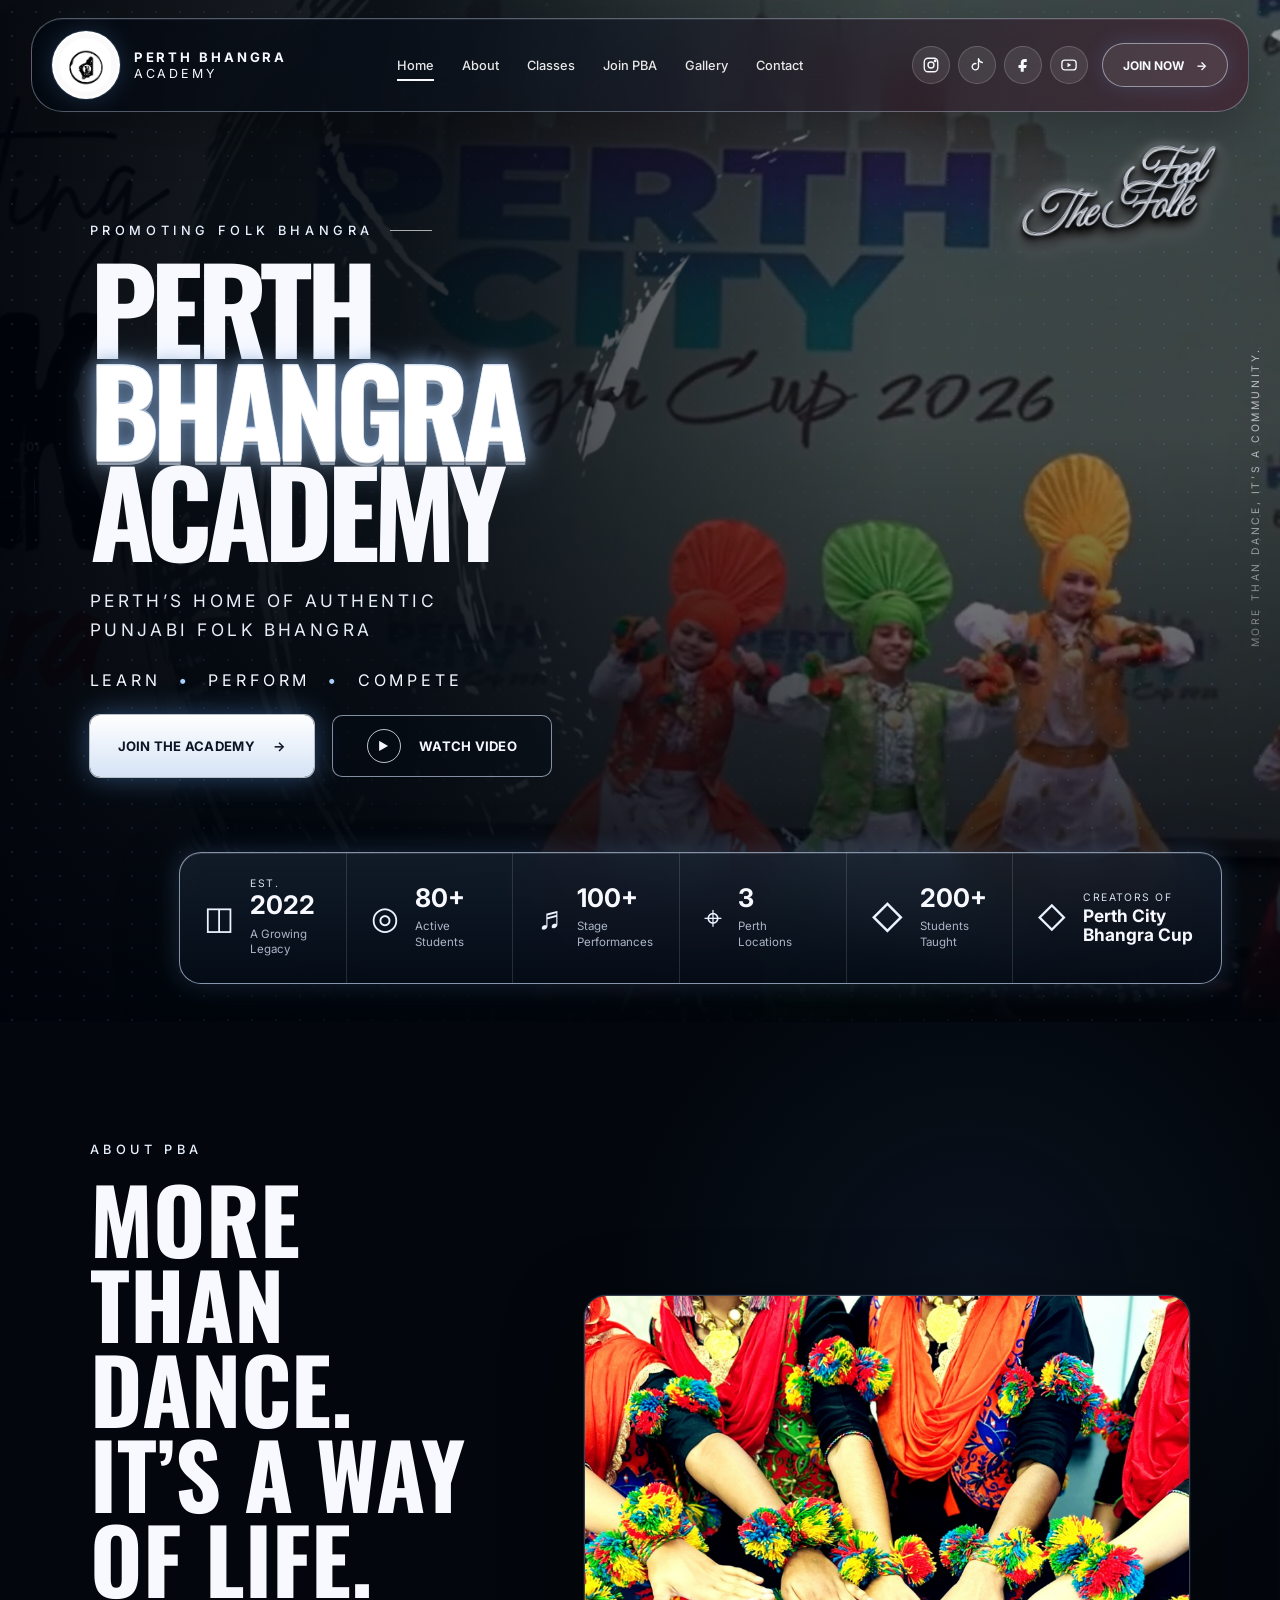
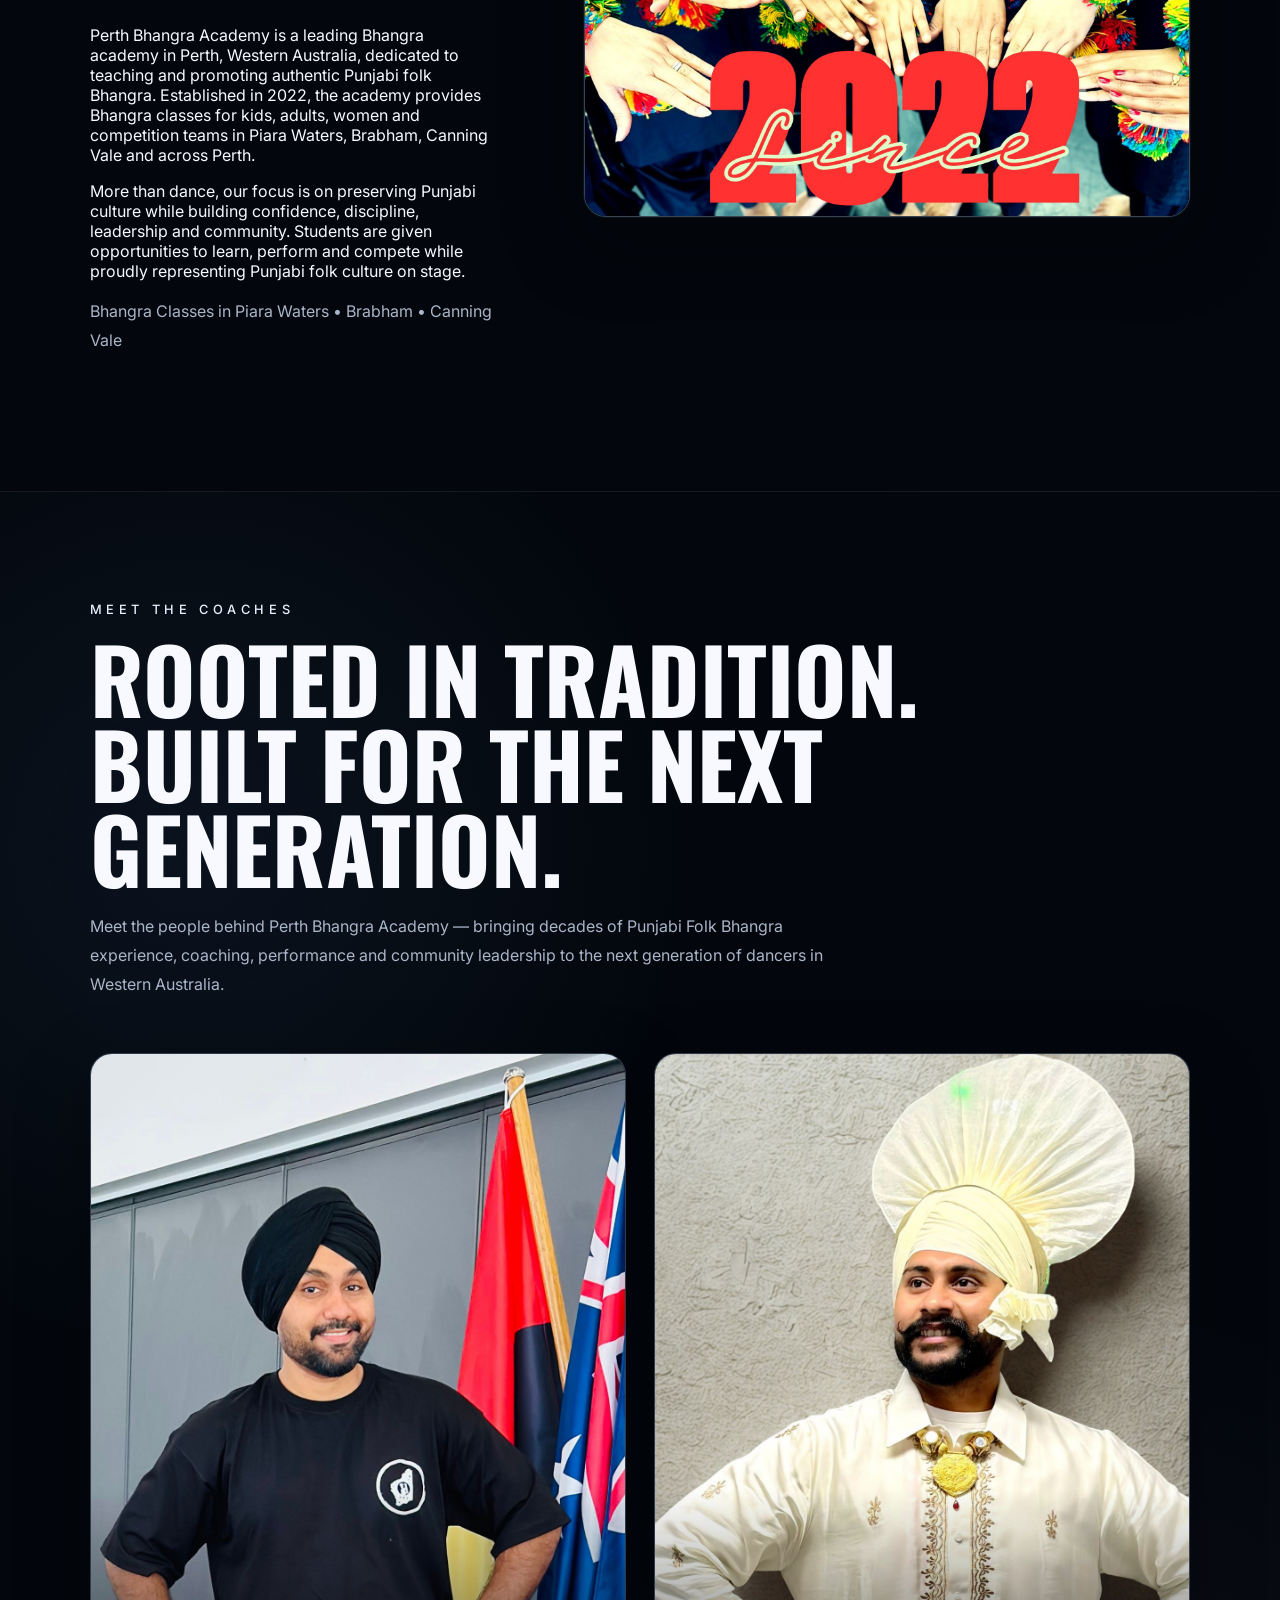
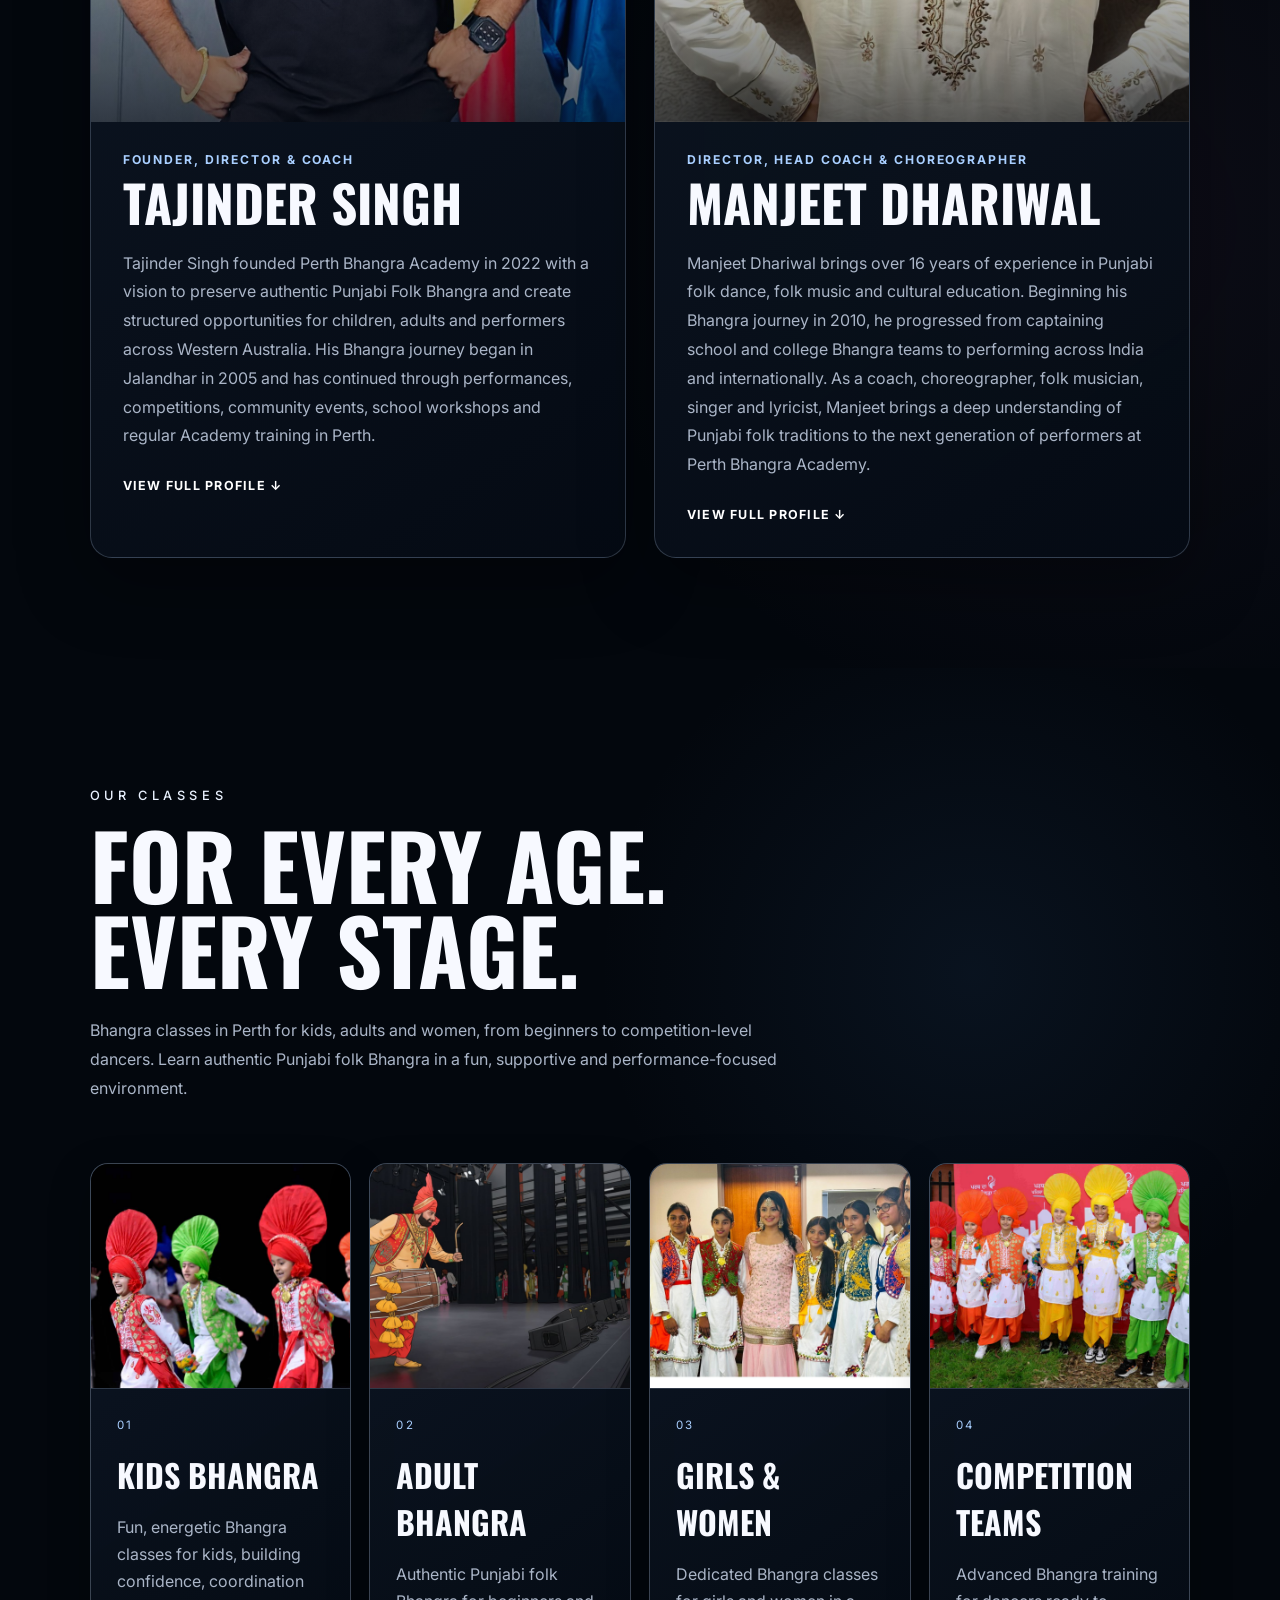
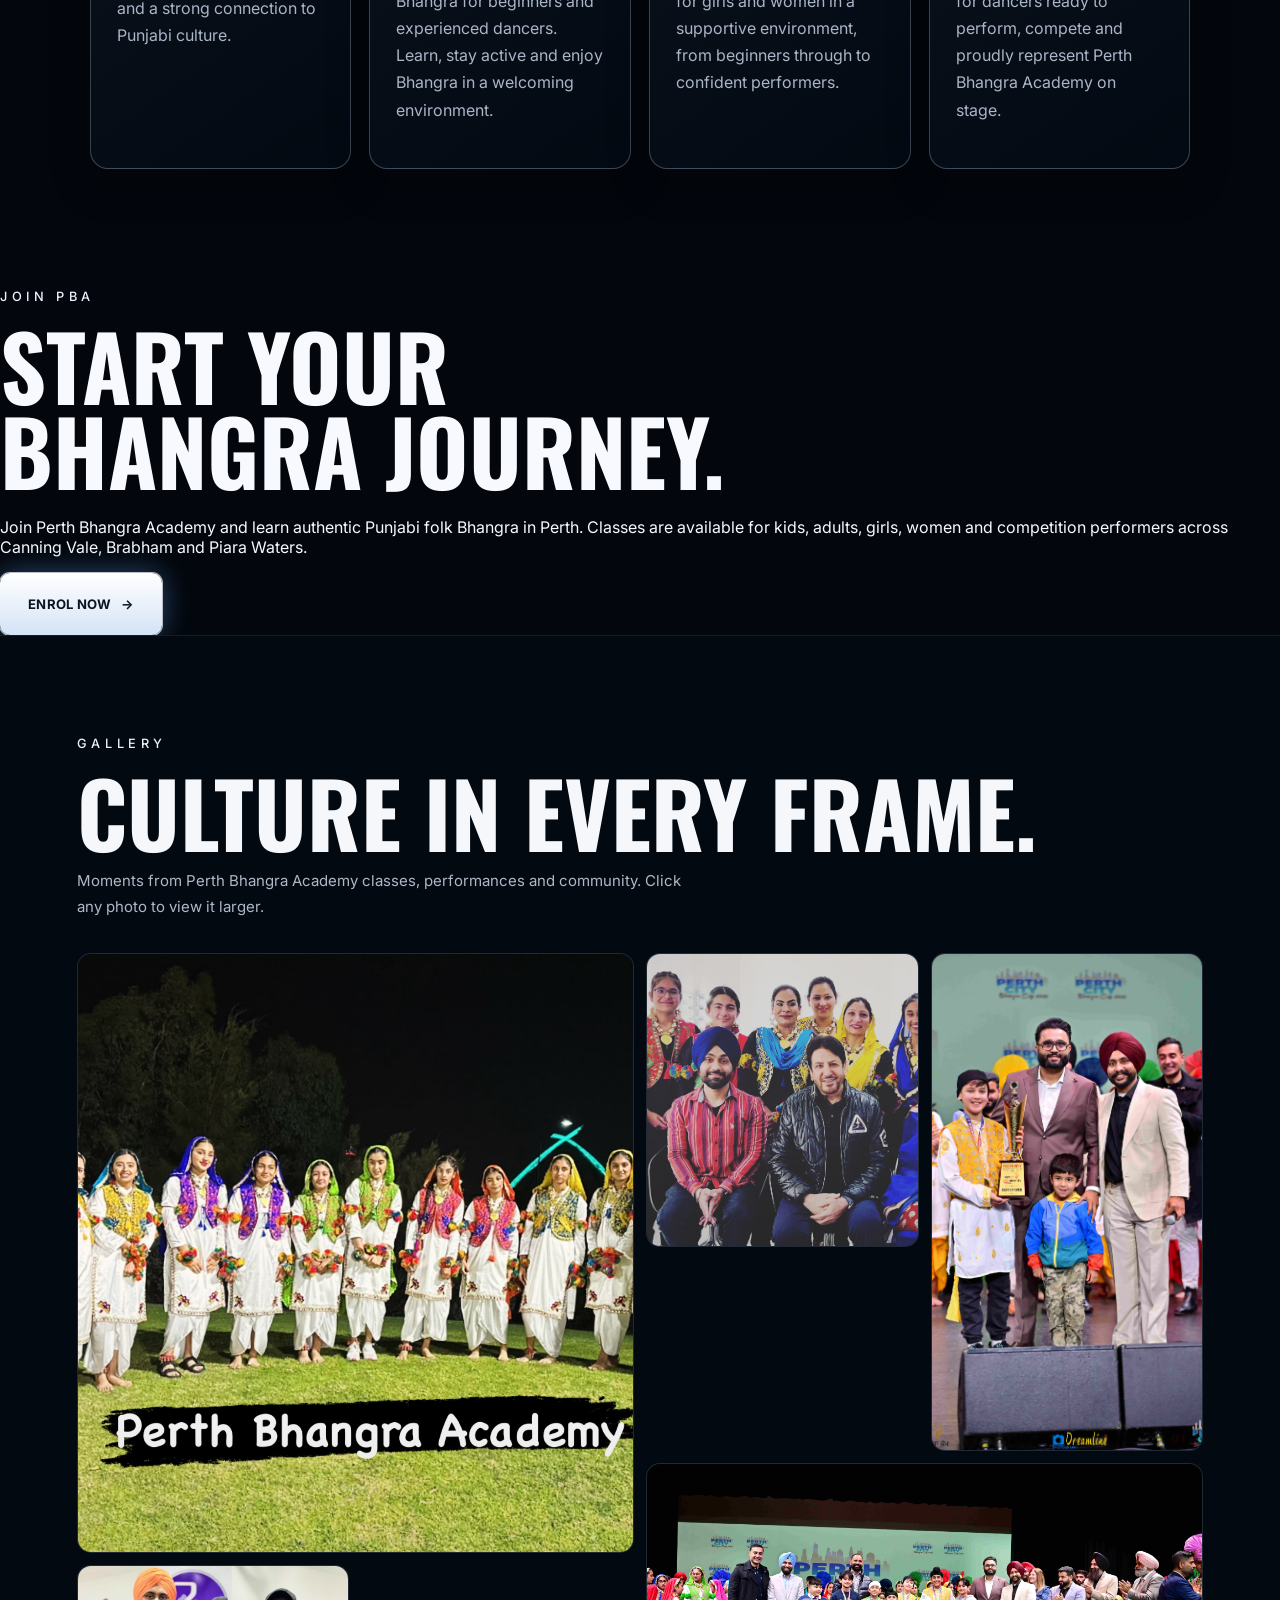
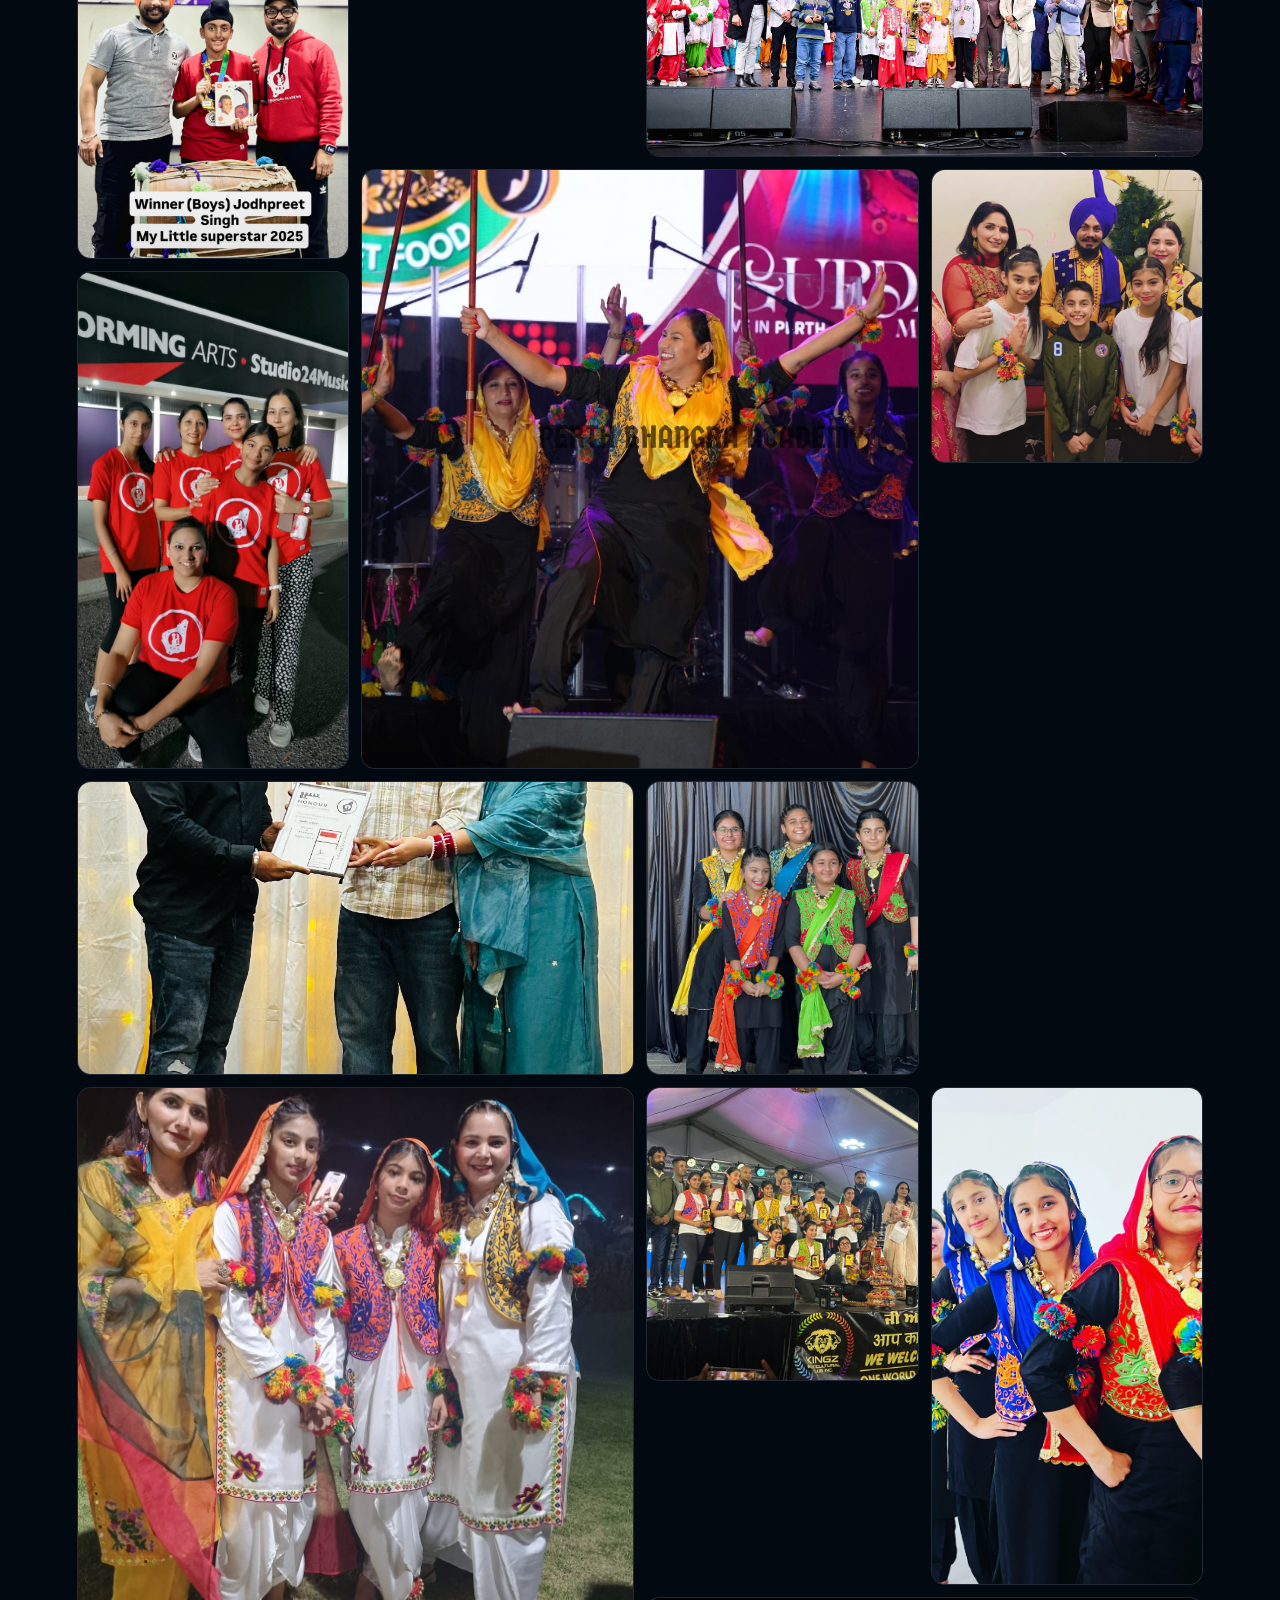
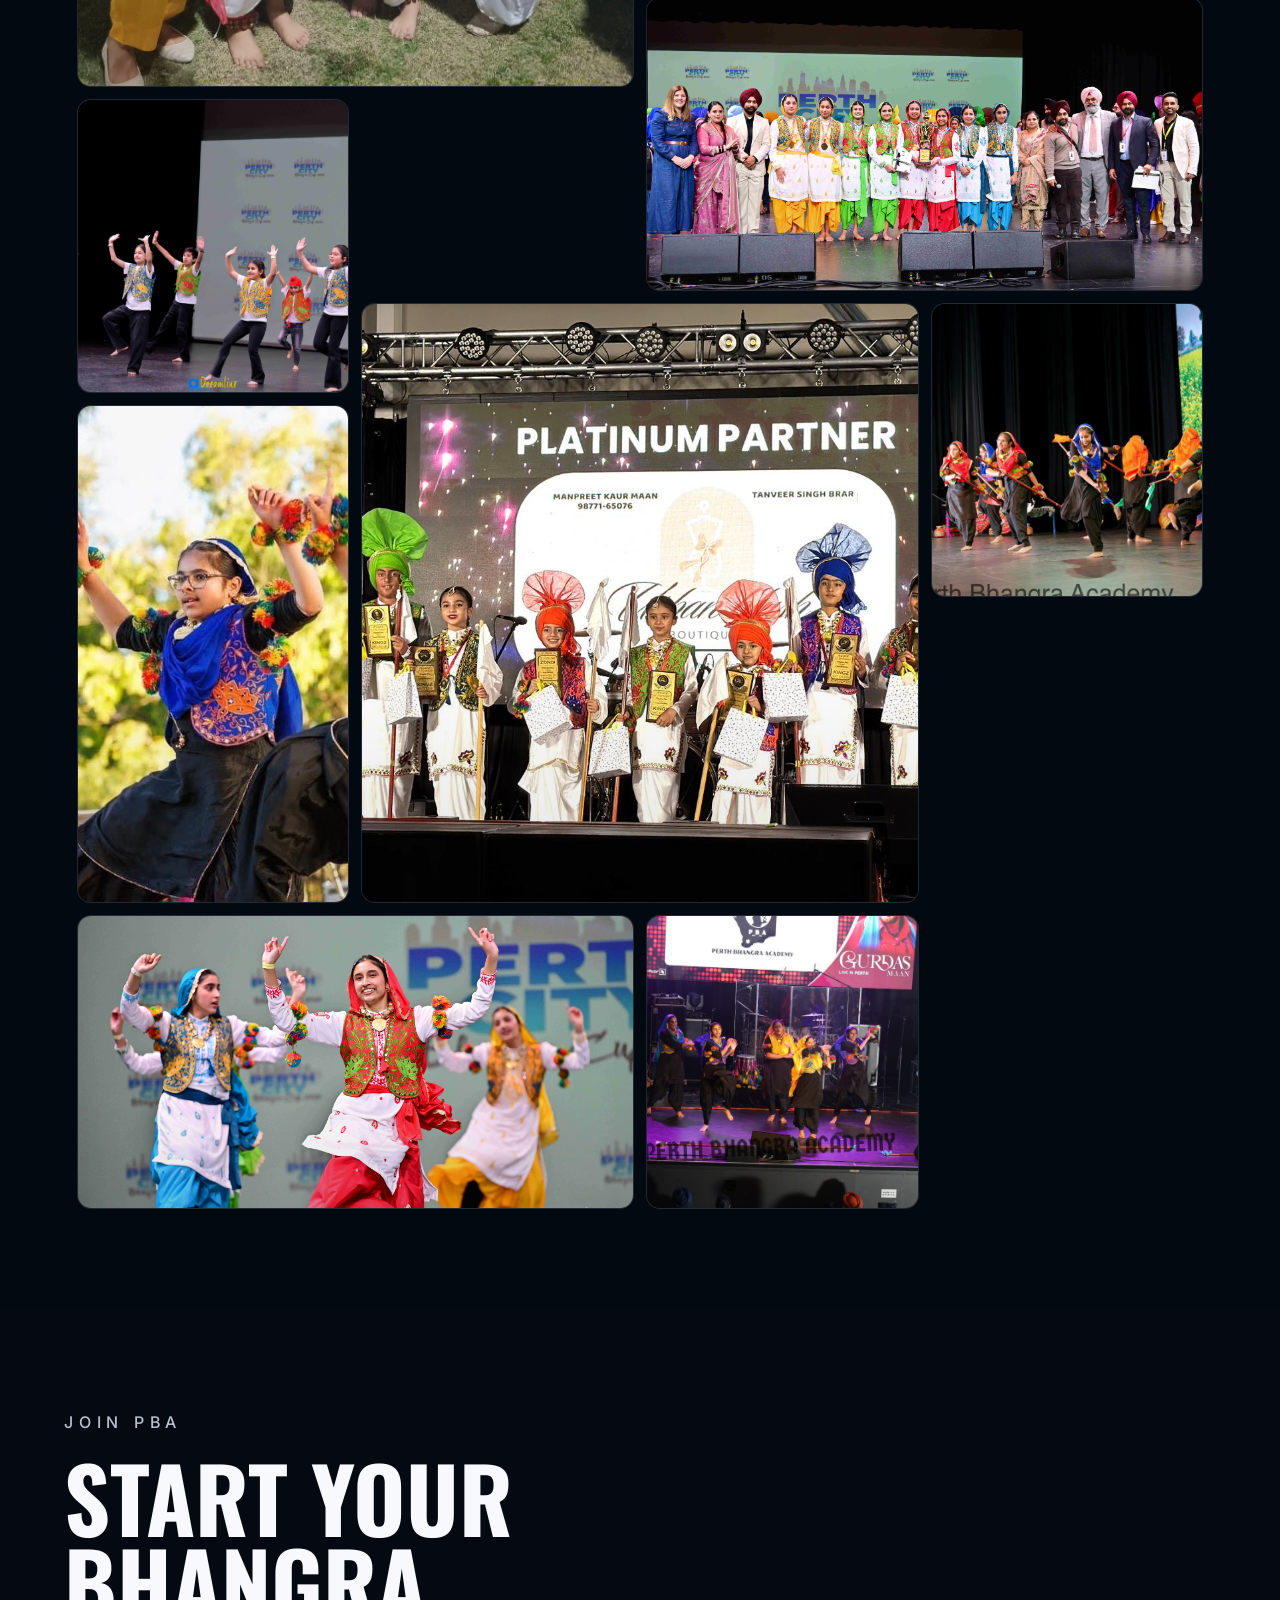
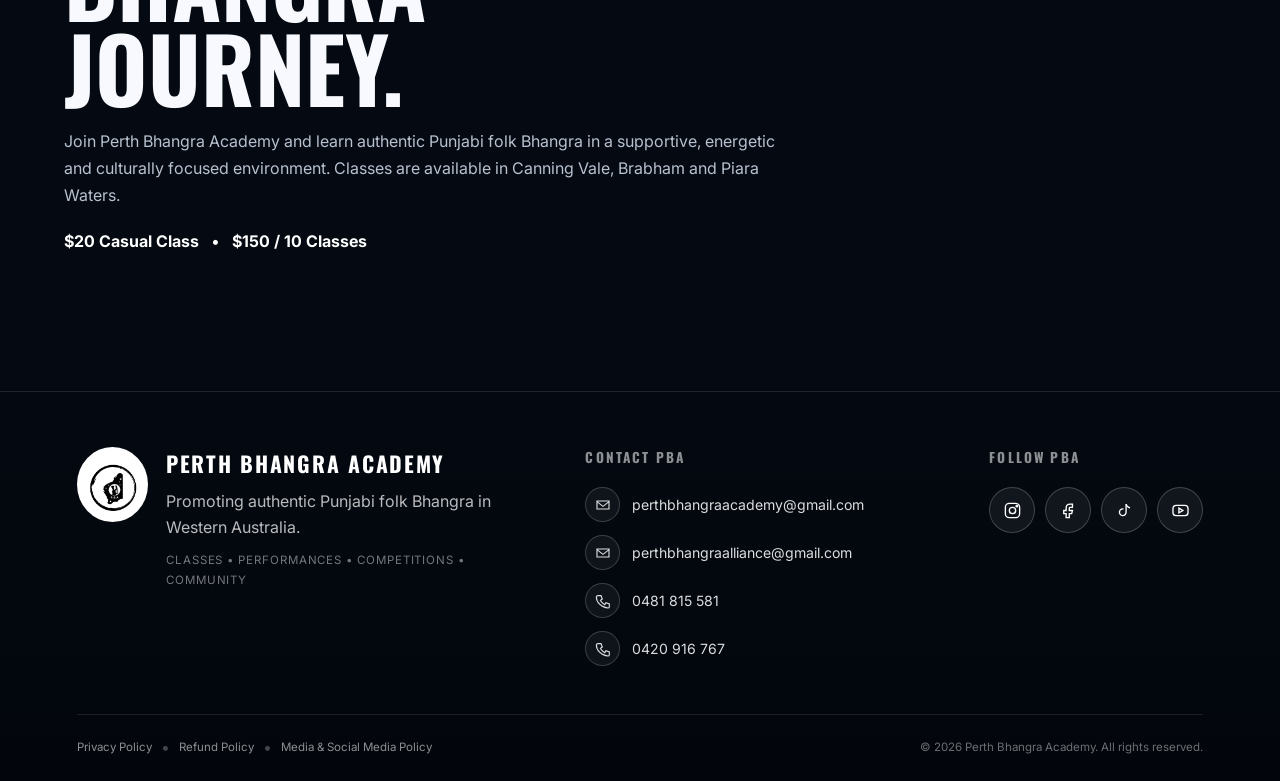
==== commit 74c30496: "Update index.html" ====
--- a/index.html
+++ b/index.html
@@ -3,6 +3,7 @@
 <head>
   <meta charset="UTF-8" />
   <meta name="viewport" content="width=device-width, initial-scale=1.0" />
+<link rel="icon" href="/assets/favicon.png" type="image/png">
  <!-- SEO -->
 <meta
   name="description"
@@ -10,7 +11,61 @@
 />
 
 <title>Perth Bhangra Academy | Bhangra Classes in Perth WA</title>
-
+<!-- Technical SEO -->
+
+<link rel="canonical" href="https://perthbhangraacademy.com.au/" />
+
+<meta name="robots" content="index, follow" />
+
+<meta property="og:site_name" content="Perth Bhangra Academy" />
+
+<script type="application/ld+json">
+{
+  "@context": "https://schema.org",
+  "@type": "WebSite",
+  "name": "Perth Bhangra Academy",
+  "alternateName": "PBA",
+  "url": "https://perthbhangraacademy.com.au/"
+}
+</script>
+<!-- Perth Bhangra Academy Business Schema -->
+
+<script type="application/ld+json">
+{
+  "@context": "https://schema.org",
+  "@type": ["Organization", "School"],
+  "@id": "https://perthbhangraacademy.com.au/#academy",
+  "name": "Perth Bhangra Academy",
+  "alternateName": "PBA",
+  "url": "https://perthbhangraacademy.com.au/",
+  "logo": "https://perthbhangraacademy.com.au/assets/logo.jpg",
+  "description": "Perth Bhangra Academy provides authentic Punjabi folk Bhangra classes for kids, adults, girls and women, as well as competition and performance training in Perth, Western Australia.",
+  "telephone": [
+    "+61481815581",
+    "+61420916767"
+  ],
+  "areaServed": {
+    "@type": "City",
+    "name": "Perth"
+  },
+  "slogan": "Feel The Folk",
+  "knowsAbout": [
+    "Bhangra",
+    "Punjabi Folk Dance",
+    "Kids Bhangra",
+    "Adult Bhangra",
+    "Bhangra Competition Training",
+    "Bhangra Performance Training",
+    "School Bhangra Workshops"
+  ],
+  "sameAs": [
+    "https://www.instagram.com/perth_bhangra_academy/",
+    "https://www.facebook.com/PERTHBHANGRAACADEMY/",
+    "https://www.tiktok.com/@perthbhangraacademy",
+    "https://www.youtube.com/@perthbhangraacademy6263"
+  ]
+}
+</script>  
 <!-- WhatsApp / Facebook / Social Sharing -->
 <meta property="og:title" content="Perth Bhangra Academy | Bhangra Classes in Perth WA" />
 
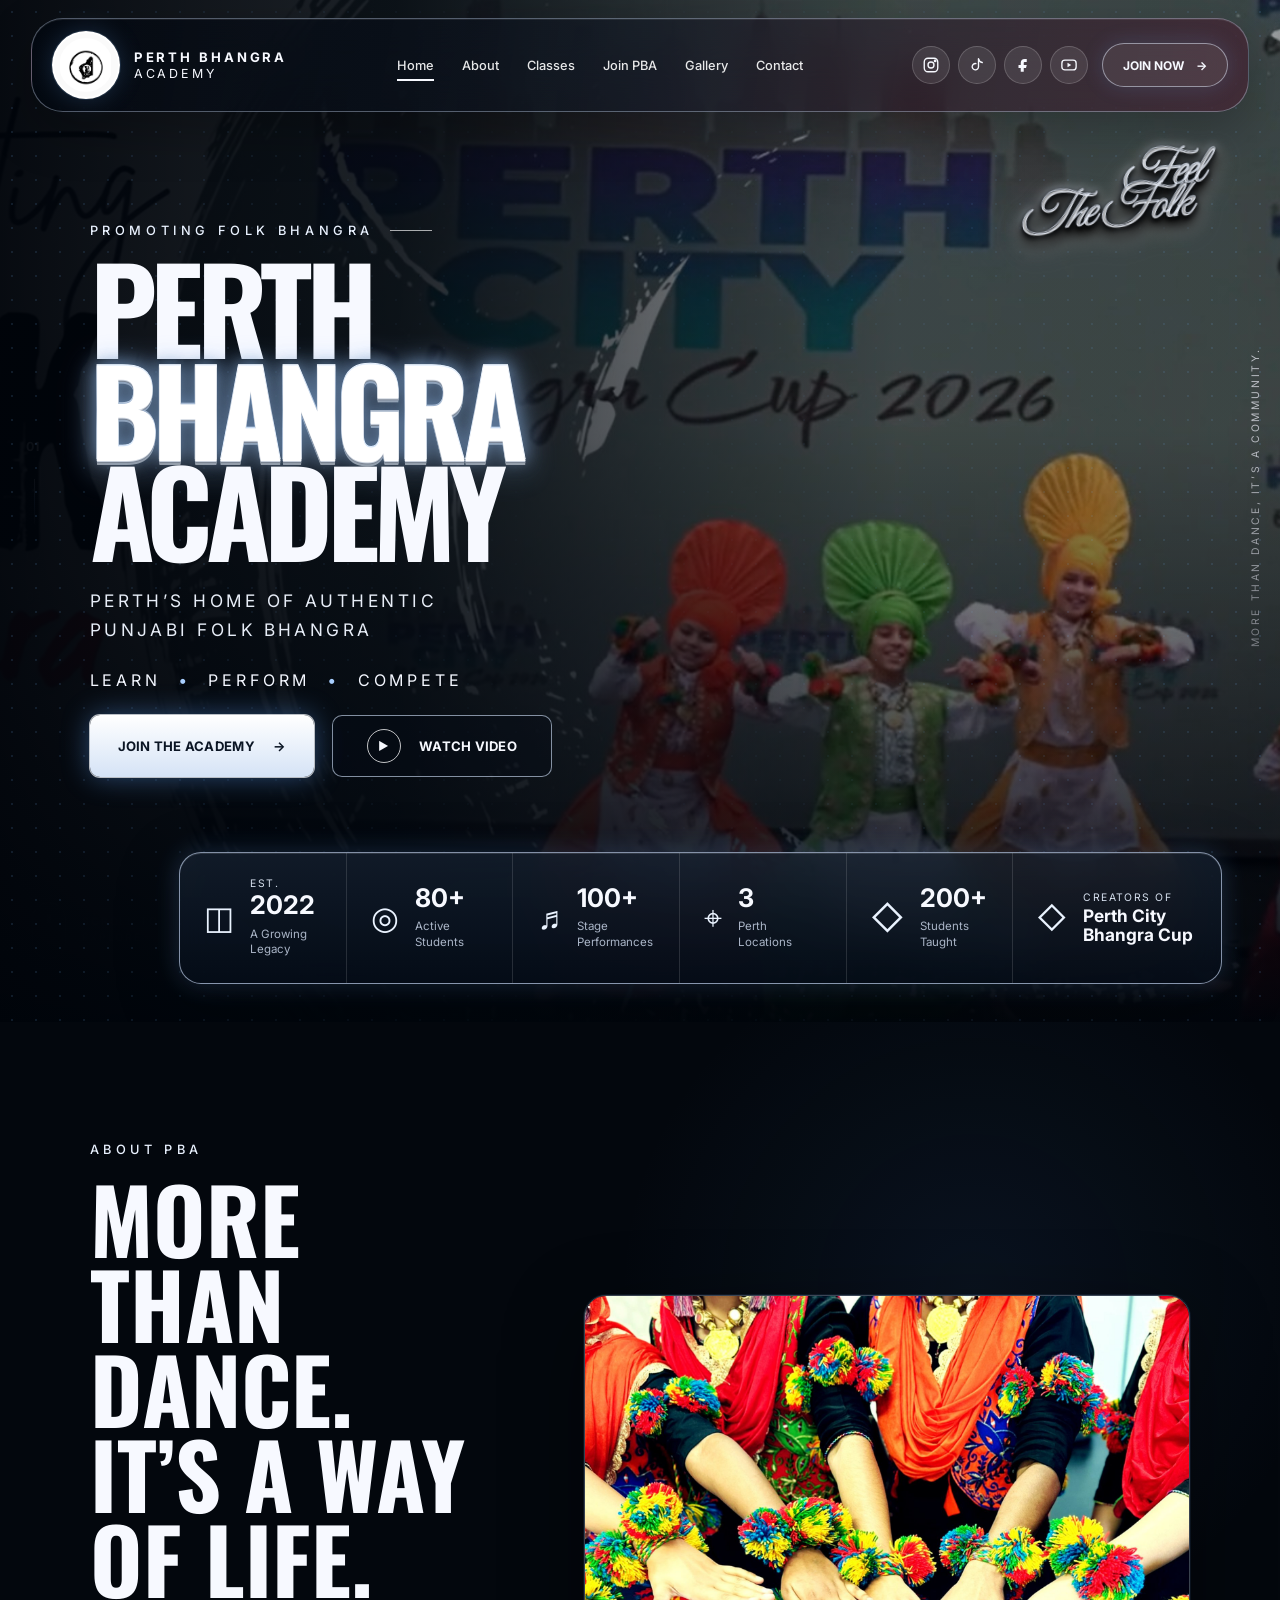
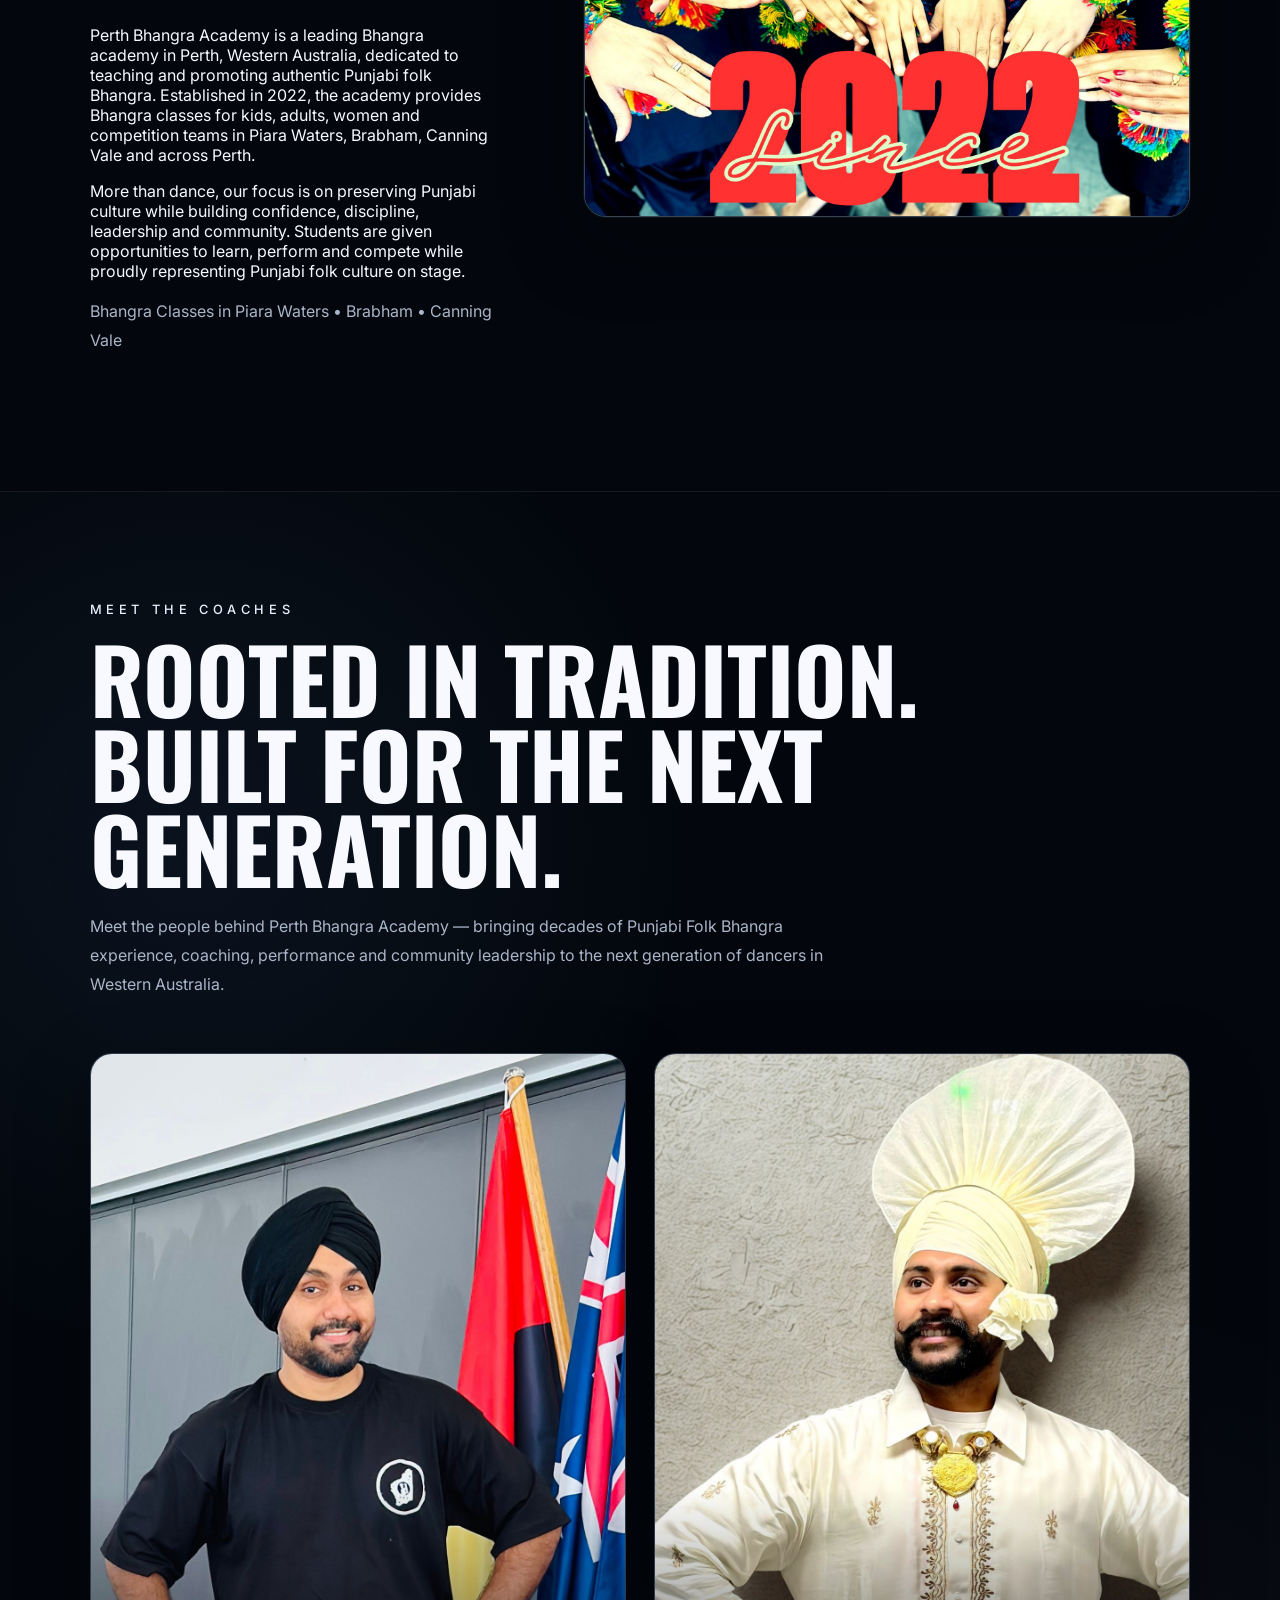
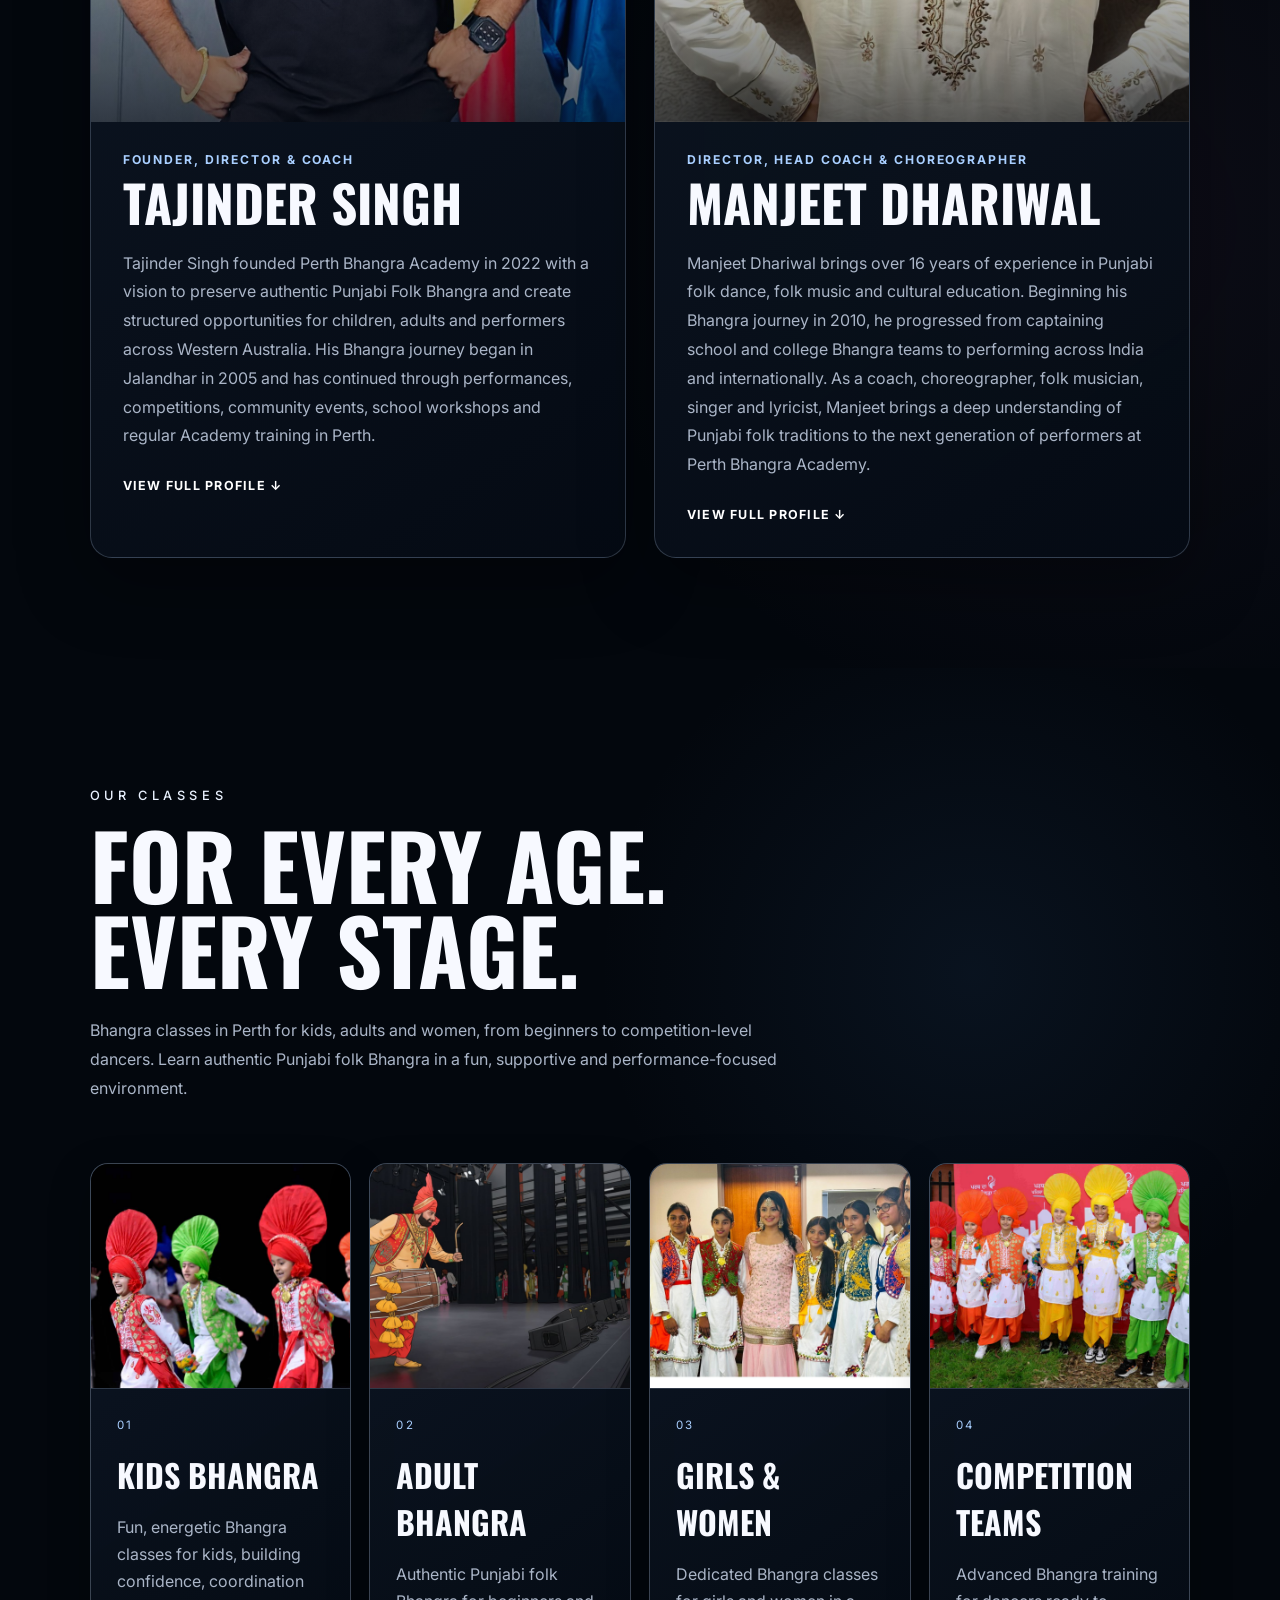
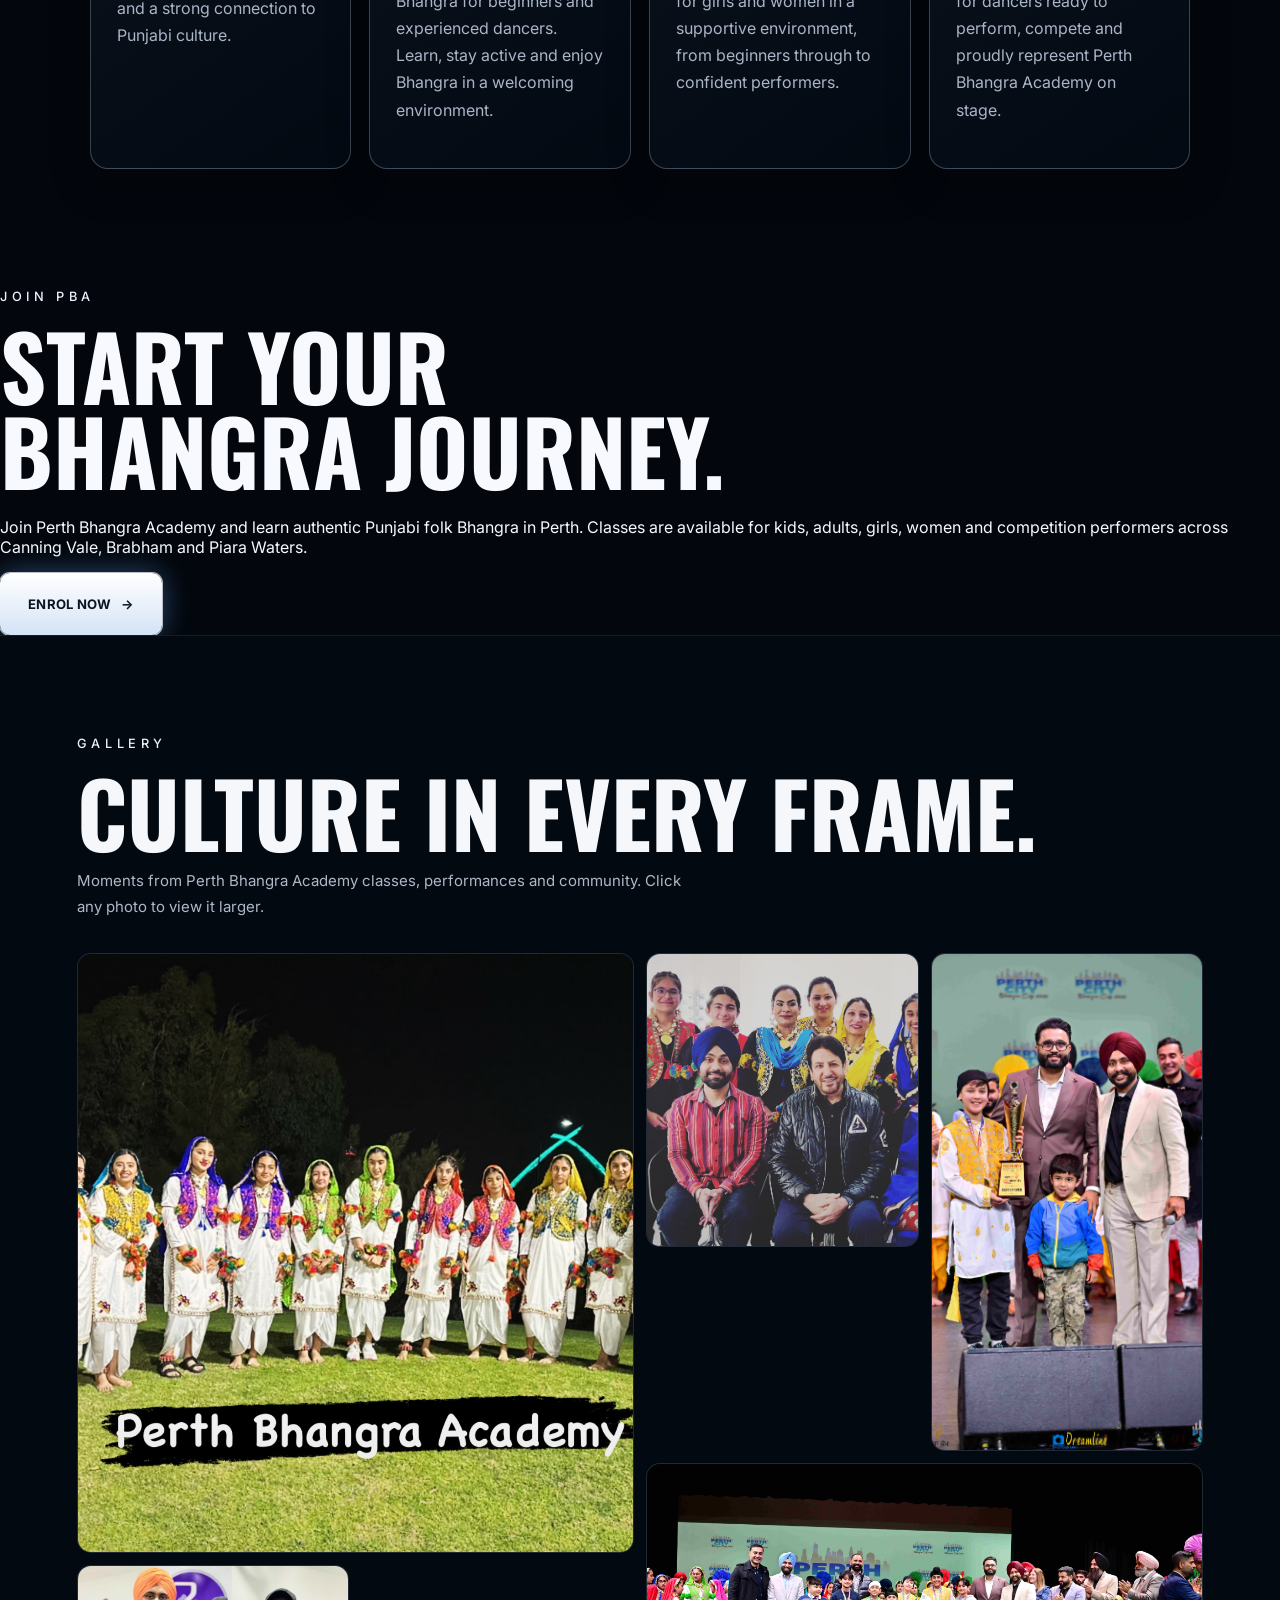
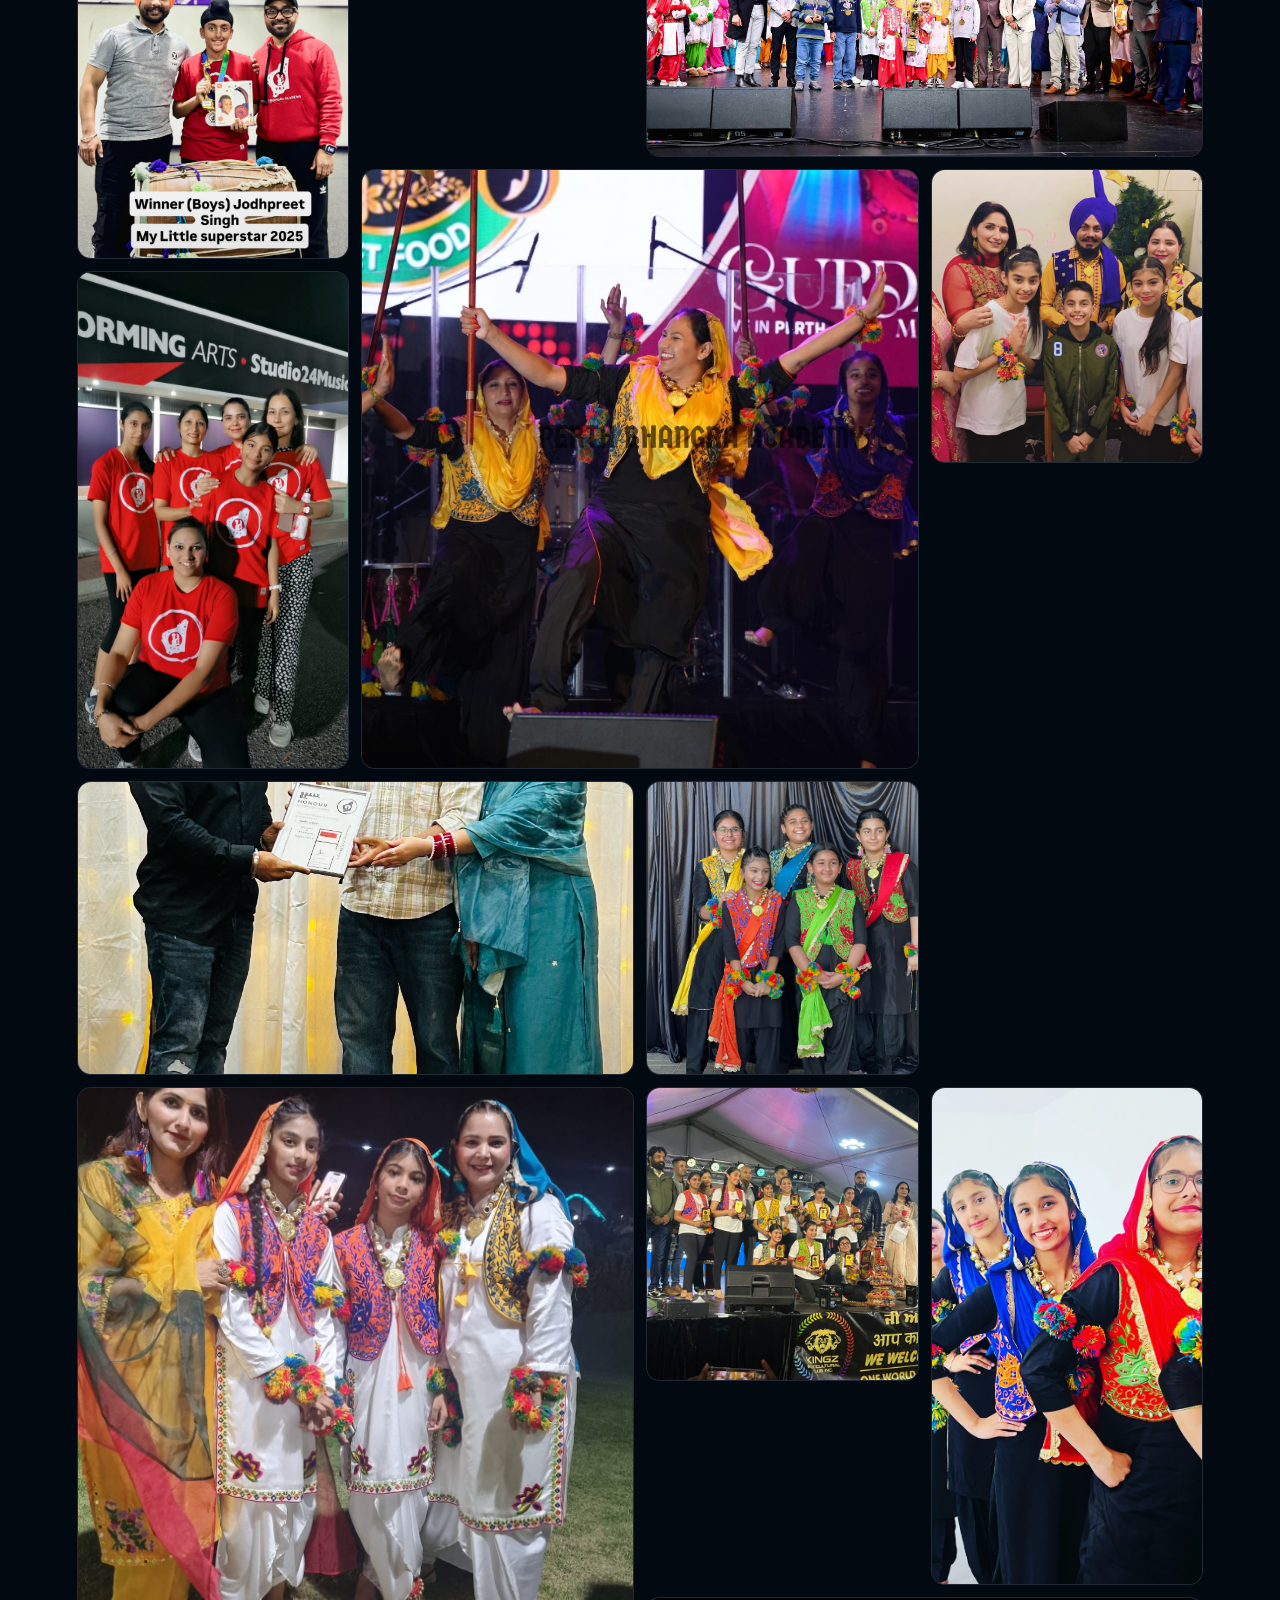
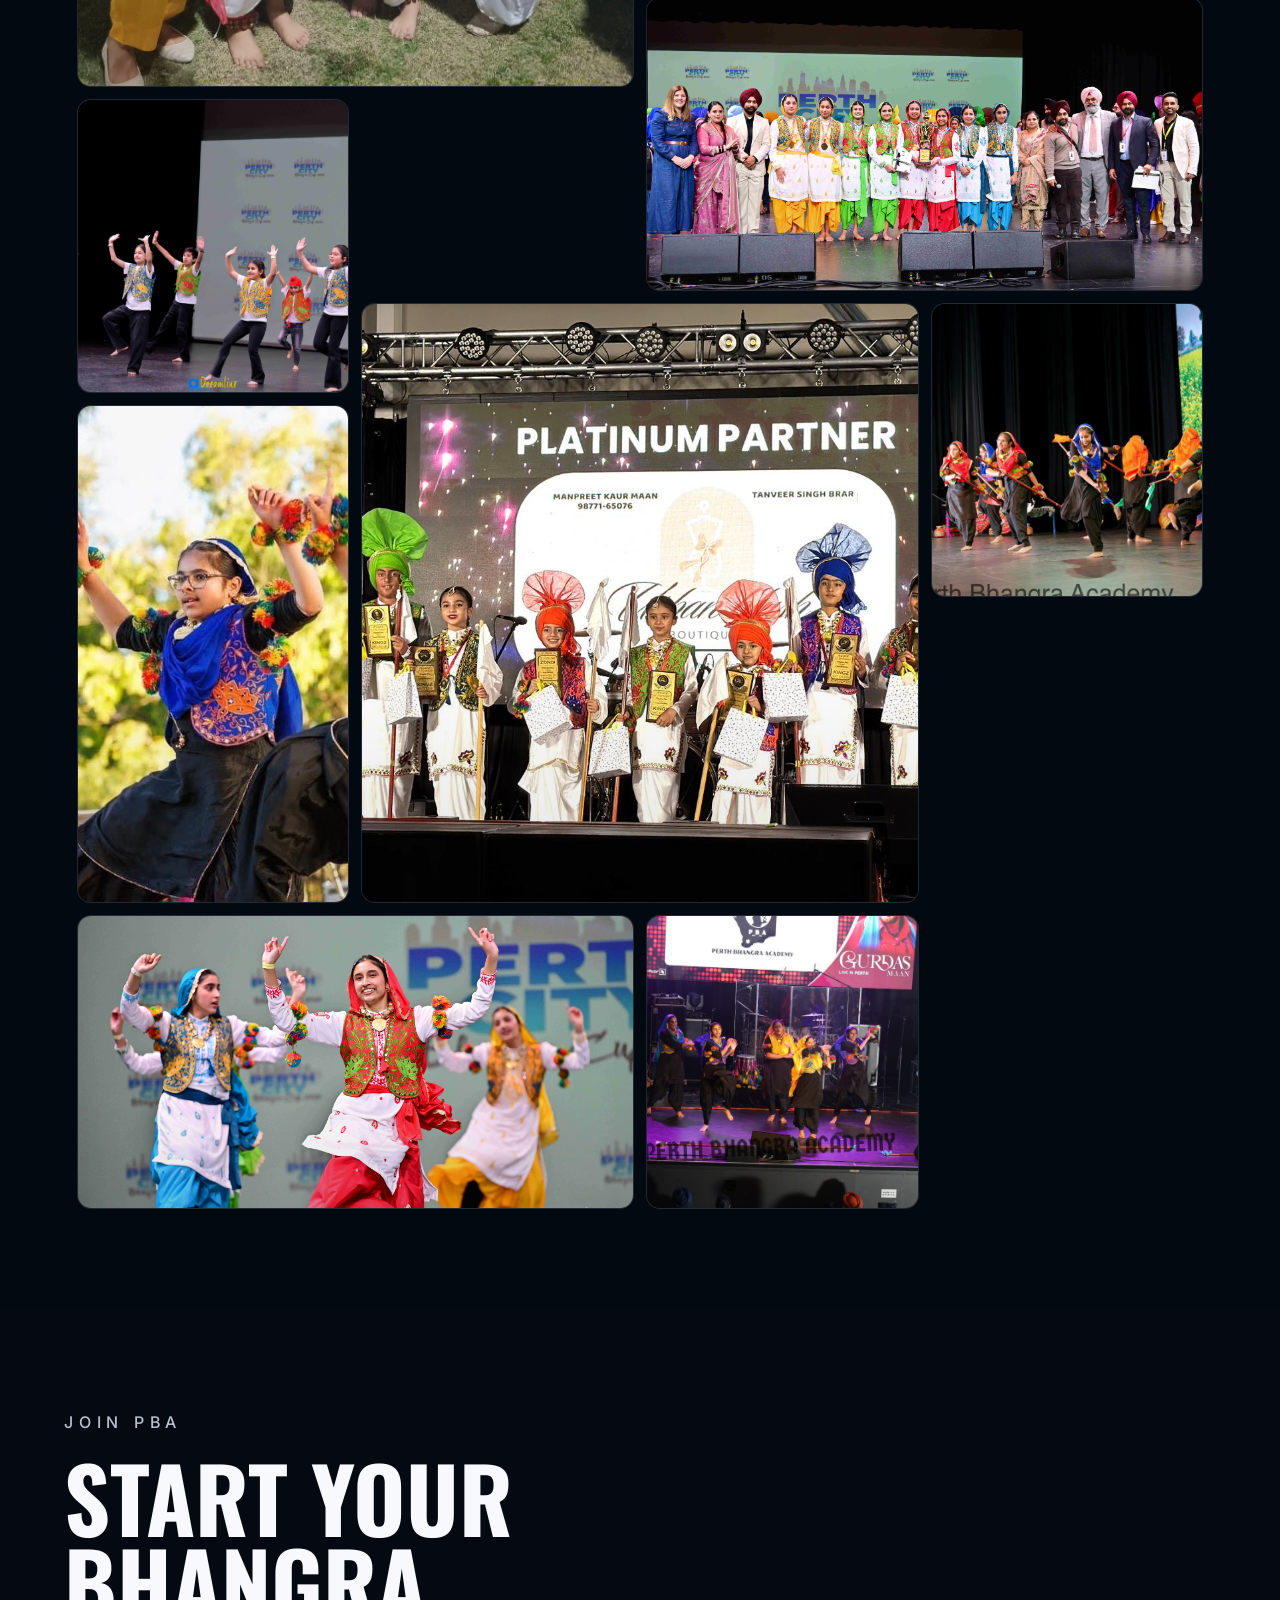
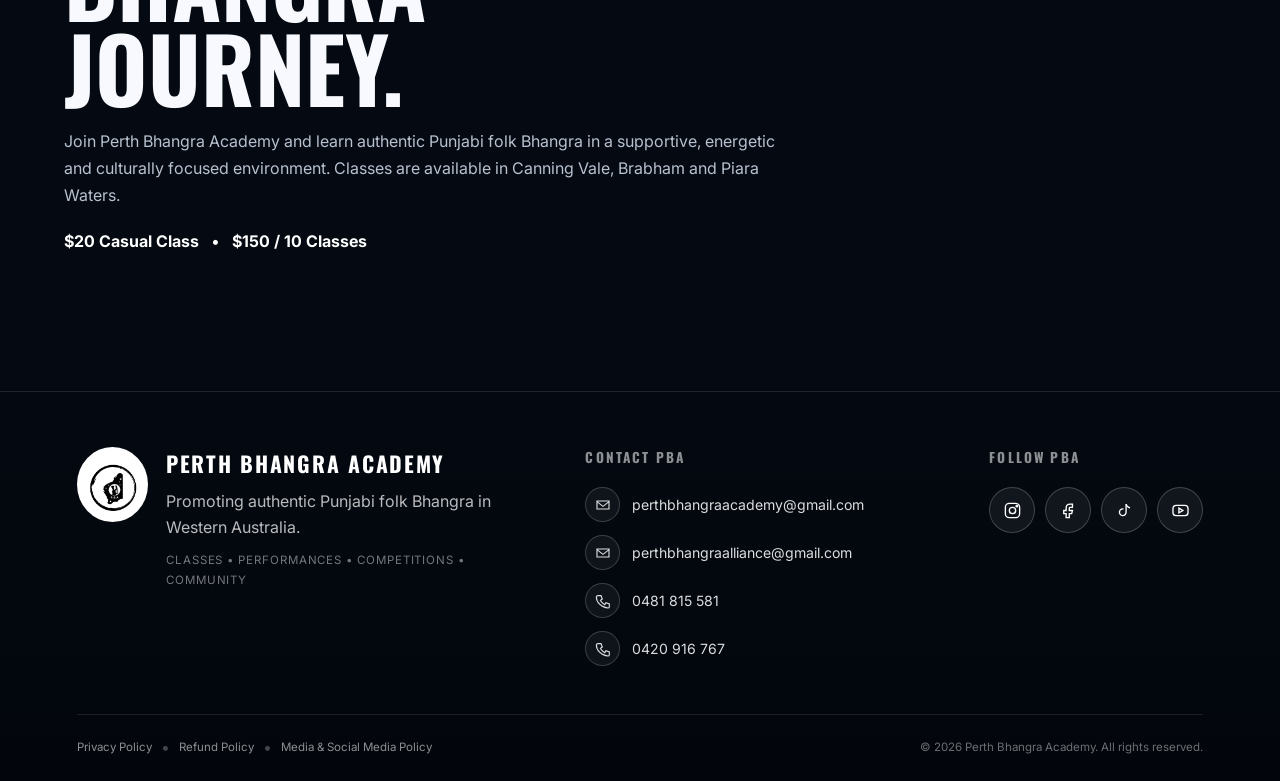
==== commit 3fe0b76f: "Improve image SEO and gallery loading performance Added descriptive ALT text and lazy loading to web" ====
--- a/index.html
+++ b/index.html
@@ -553,7 +553,7 @@
 
       <div class="class-grid">
         <article class="glass-card reveal-scroll">
-          <img src="assets/kids-bhangra.jpg" alt="Kids Bhangra classes in Perth with Perth Bhangra Academy">
+          <img src="assets/kids-bhangra.jpg" alt="Kids learning Punjabi folk Bhangra at Perth Bhangra Academy in Perth WA" loading="lazy">
           <div class="glass-card-copy">
             <span>01</span>
             <h3>Kids Bhangra</h3>
@@ -562,7 +562,7 @@
         </article>
 
         <article class="glass-card reveal-scroll">
-          <img src="assets/adult-bhangra.jpg" alt="Adult Bhangra classes in Perth Western Australia">
+         <img src="assets/adult-bhangra.jpg" alt="Adult Punjabi folk Bhangra classes at Perth Bhangra Academy in Perth Western Australia" loading="lazy">
           <div class="glass-card-copy">
             <span>02</span>
             <h3>Adult Bhangra</h3>
@@ -571,7 +571,7 @@
         </article>
 
         <article class="glass-card reveal-scroll">
-      <img src="assets/girls-women-bhangra.jpg" alt="Girls and women Bhangra classes in Perth with Perth Bhangra Academy">
+     <img src="assets/girls-women-bhangra.jpg" alt="Girls and women learning Punjabi folk Bhangra at Perth Bhangra Academy in Perth WA" loading="lazy">
           <div class="glass-card-copy">
             <span>03</span>
             <h3>Girls & Women</h3>
@@ -580,7 +580,7 @@
         </article>
 
         <article class="glass-card reveal-scroll">
-          <img src="assets/competition-team.jpg" alt="Perth Bhangra Academy competition team training and performing in Perth">
+          <img src="assets/competition-team.jpg" alt="Perth Bhangra Academy Bhangra competition team training and performing in Perth WA" loading="lazy">
           <div class="glass-card-copy">
             <span>04</span>
             <h3>Competition Teams</h3>
@@ -628,83 +628,83 @@
   <div class="gallery-grid">
 
     <button class="gallery-item" type="button" data-index="0">
-      <img src="assets/gallery-01.jpg" alt="Perth Bhangra Academy gallery photo 1">
+     <img src="assets/gallery-01.jpg" alt="Perth Bhangra Academy gallery photo 1" loading="lazy">
     </button>
 
     <button class="gallery-item" type="button" data-index="1">
-      <img src="assets/gallery-02.jpg" alt="Perth Bhangra Academy gallery photo 2">
+     <img src="assets/gallery-02.jpg" alt="Perth Bhangra Academy gallery photo 2" loading="lazy">
     </button>
 
     <button class="gallery-item" type="button" data-index="2">
-      <img src="assets/gallery-03.jpg" alt="Perth Bhangra Academy gallery photo 3">
+      <img src="assets/gallery-03.jpg" alt="Perth Bhangra Academy gallery photo 3" loading="lazy">
     </button>
 
     <button class="gallery-item" type="button" data-index="3">
-      <img src="assets/gallery-04.jpg" alt="Perth Bhangra Academy gallery photo 4">
+      <img src="assets/gallery-04.jpg" alt="Perth Bhangra Academy gallery photo 4" loading="lazy">
     </button>
 
     <button class="gallery-item" type="button" data-index="4">
-      <img src="assets/gallery-05.jpg" alt="Perth Bhangra Academy gallery photo 5">
+      <img src="assets/gallery-05.jpg" alt="Perth Bhangra Academy gallery photo 5" loading="lazy">
     </button>
 
     <button class="gallery-item" type="button" data-index="5">
-      <img src="assets/gallery-06.jpg" alt="Perth Bhangra Academy gallery photo 6">
+      <img src="assets/gallery-06.jpg" alt="Perth Bhangra Academy gallery photo 6" loading="lazy">
     </button>
 
     <button class="gallery-item" type="button" data-index="6">
-      <img src="assets/gallery-07.jpg" alt="Perth Bhangra Academy gallery photo 7">
+      <img src="assets/gallery-07.jpg" alt="Perth Bhangra Academy gallery photo 7" loading="lazy">
     </button>
 
     <button class="gallery-item" type="button" data-index="7">
-      <img src="assets/gallery-08.jpg" alt="Perth Bhangra Academy gallery photo 8">
+      <img src="assets/gallery-08.jpg" alt="Perth Bhangra Academy gallery photo 8" loading="lazy">
     </button>
 
     <button class="gallery-item" type="button" data-index="8">
-      <img src="assets/gallery-09.jpg" alt="Perth Bhangra Academy gallery photo 9">
+      <img src="assets/gallery-09.jpg" alt="Perth Bhangra Academy gallery photo 9" loading="lazy">
     </button>
 
     <button class="gallery-item" type="button" data-index="9">
-      <img src="assets/gallery-10.jpg" alt="Perth Bhangra Academy gallery photo 10">
+      <img src="assets/gallery-10.jpg" alt="Perth Bhangra Academy gallery photo 10" loading="lazy">
     </button>
 
     <button class="gallery-item" type="button" data-index="10">
-      <img src="assets/gallery-11.jpg" alt="Perth Bhangra Academy gallery photo 11">
+      <img src="assets/gallery-11.jpg" alt="Perth Bhangra Academy gallery photo 11" loading="lazy">
     </button>
 
     <button class="gallery-item" type="button" data-index="11">
-      <img src="assets/gallery-12.jpg" alt="Perth Bhangra Academy gallery photo 12">
+      <img src="assets/gallery-12.jpg" alt="Perth Bhangra Academy gallery photo 12" loading="lazy">
     </button>
 
     <button class="gallery-item" type="button" data-index="12">
-      <img src="assets/gallery-13.jpg" alt="Perth Bhangra Academy gallery photo 13">
+      <img src="assets/gallery-13.jpg" alt="Perth Bhangra Academy gallery photo 13" loading="lazy">
     </button>
 
     <button class="gallery-item" type="button" data-index="13">
-      <img src="assets/gallery-14.jpg" alt="Perth Bhangra Academy gallery photo 14">
+      <img src="assets/gallery-14.jpg" alt="Perth Bhangra Academy gallery photo 14" loading="lazy">
     </button>
 
     <button class="gallery-item" type="button" data-index="14">
-      <img src="assets/gallery-15.jpg" alt="Perth Bhangra Academy gallery photo 15">
+      <img src="assets/gallery-15.jpg" alt="Perth Bhangra Academy gallery photo 15" loading="lazy">
     </button>
 
     <button class="gallery-item" type="button" data-index="15">
-      <img src="assets/gallery-16.jpg" alt="Perth Bhangra Academy gallery photo 16">
+      <img src="assets/gallery-16.jpg" alt="Perth Bhangra Academy gallery photo 16" loading="lazy">
     </button>
 
     <button class="gallery-item" type="button" data-index="16">
-      <img src="assets/gallery-17.jpg" alt="Perth Bhangra Academy gallery photo 17">
+      <img src="assets/gallery-17.jpg" alt="Perth Bhangra Academy gallery photo 17" loading="lazy">
     </button>
 
     <button class="gallery-item" type="button" data-index="17">
-      <img src="assets/gallery-18.jpg" alt="Perth Bhangra Academy gallery photo 18">
+      <img src="assets/gallery-18.jpg" alt="Perth Bhangra Academy gallery photo 18" loading="lazy">
     </button>
 
     <button class="gallery-item" type="button" data-index="18">
-      <img src="assets/gallery-19.jpg" alt="Perth Bhangra Academy gallery photo 19">
+      <img src="assets/gallery-19.jpg" alt="Perth Bhangra Academy gallery photo 19" loading="lazy">
     </button>
 
     <button class="gallery-item" type="button" data-index="19">
-      <img src="assets/gallery-20.jpg" alt="Perth Bhangra Academy gallery photo 20">
+      <img src="assets/gallery-20.jpg" alt="Perth Bhangra Academy gallery photo 20" loading="lazy">
     </button>
 
   </div>
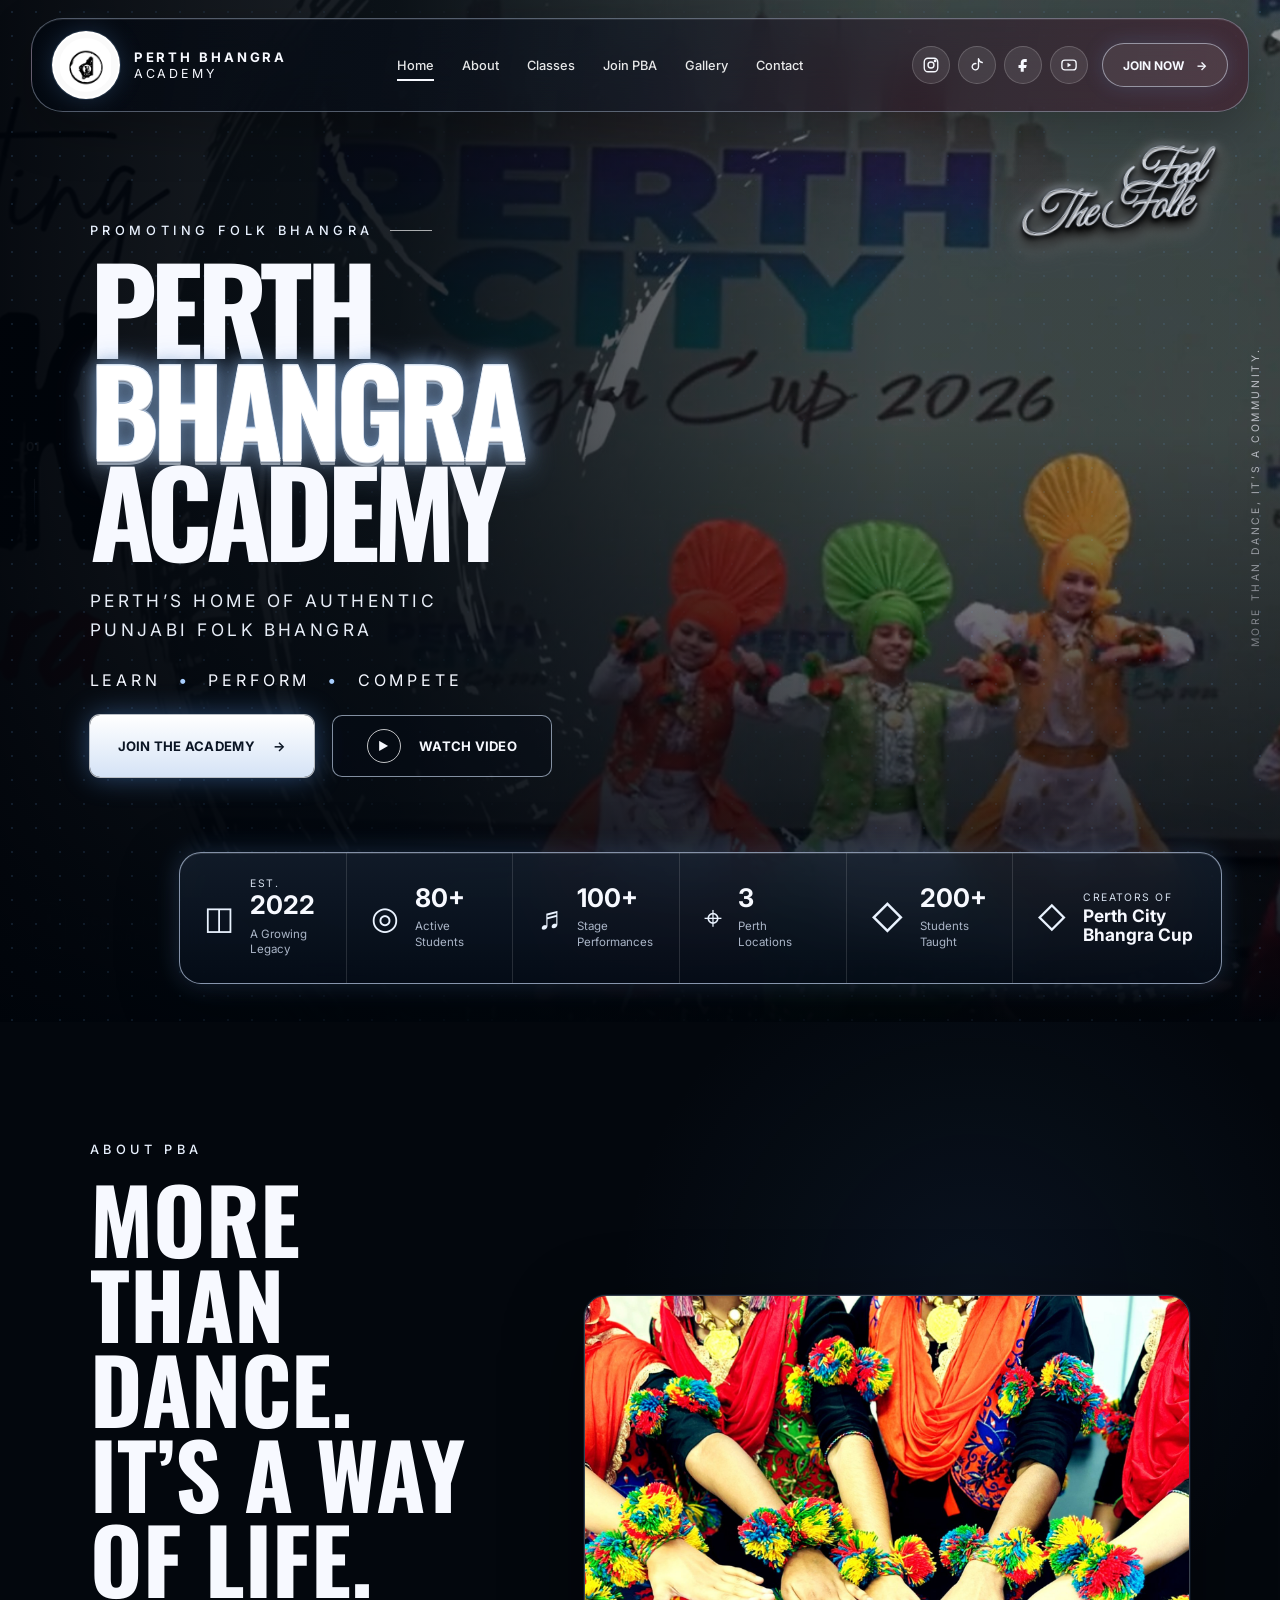
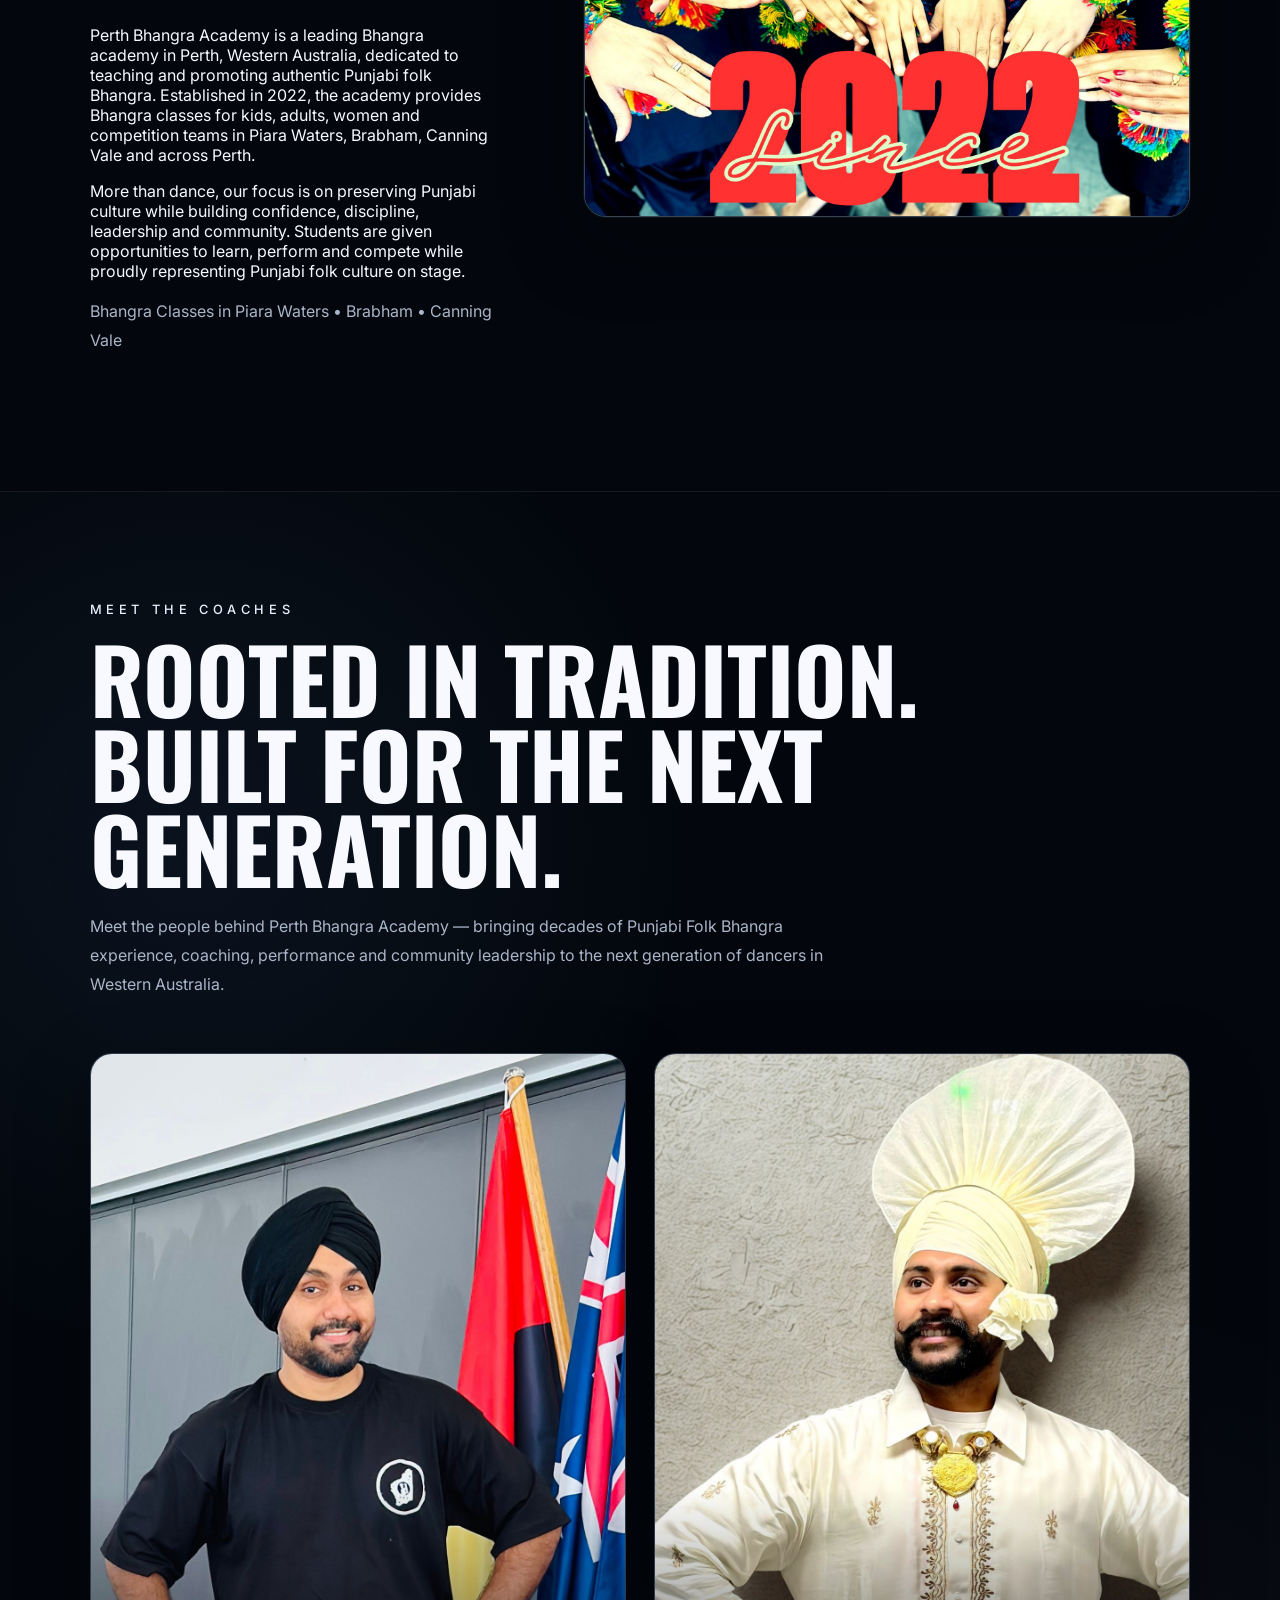
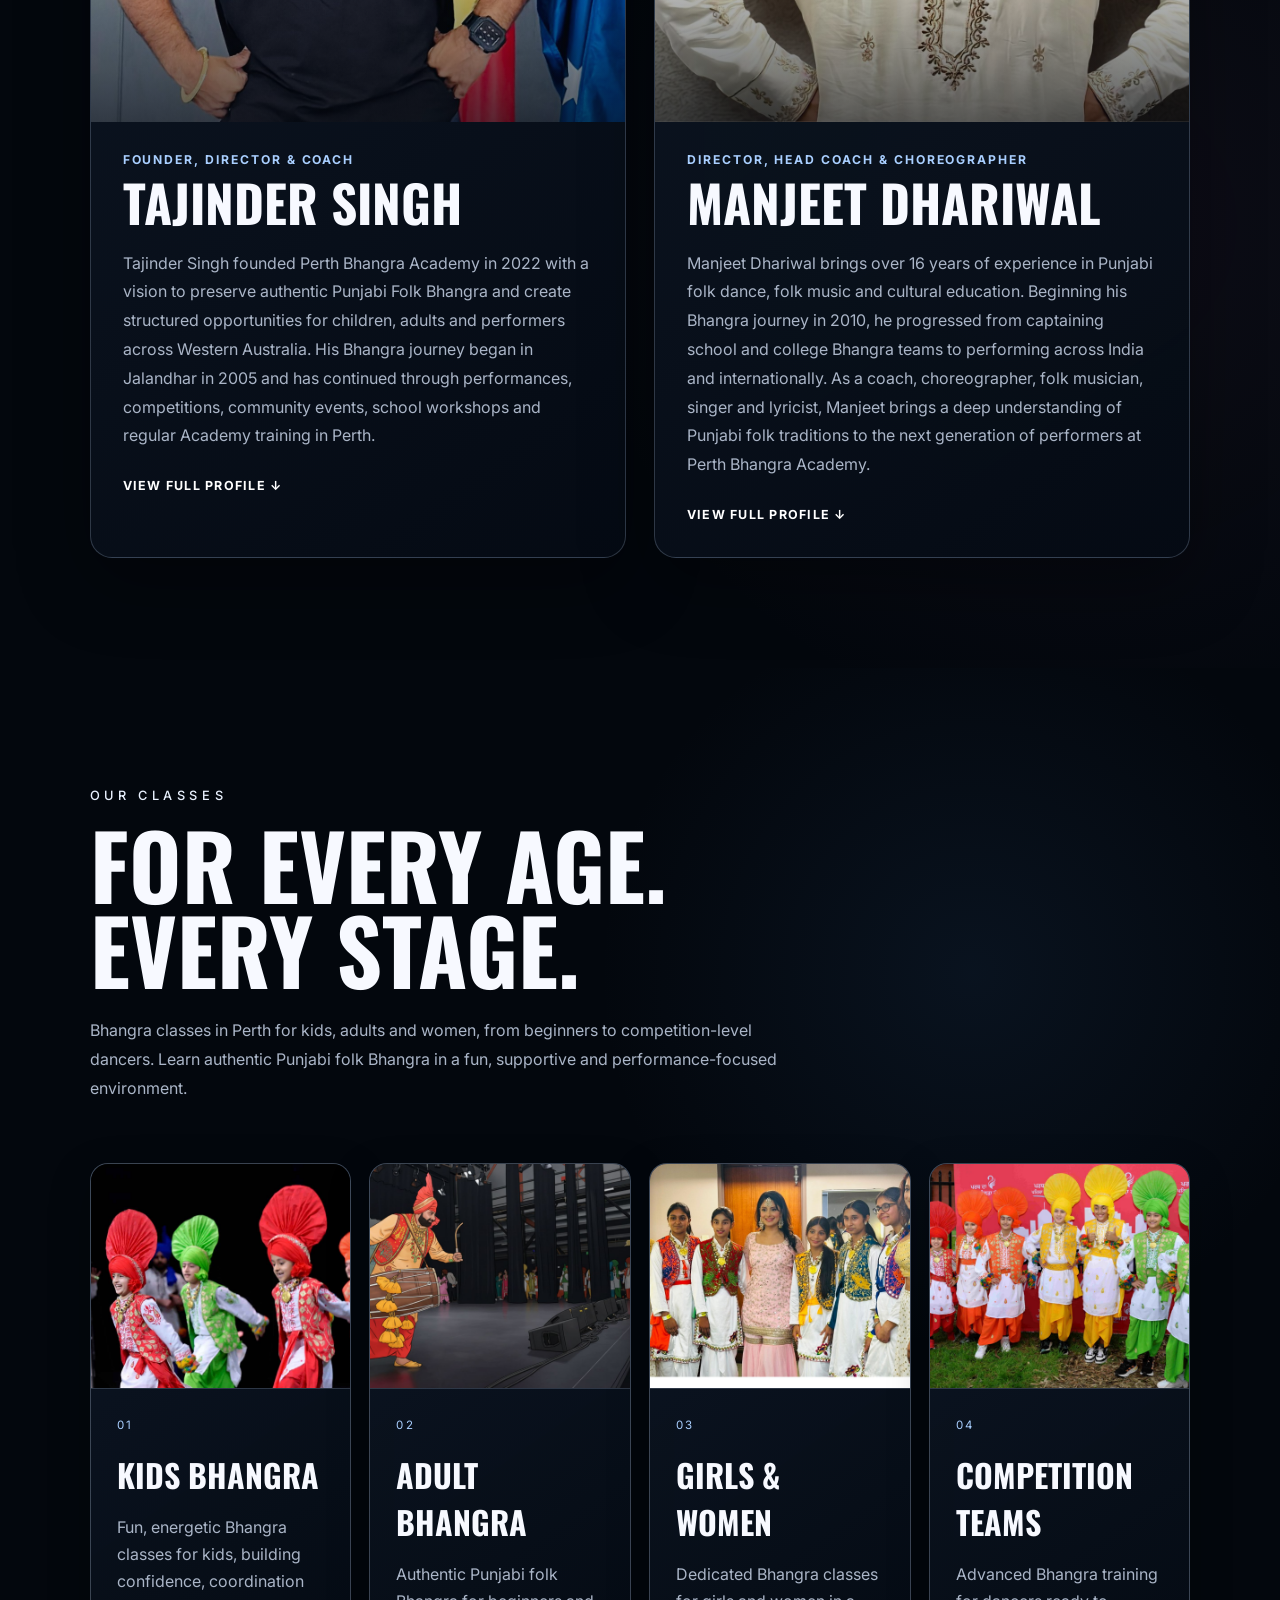
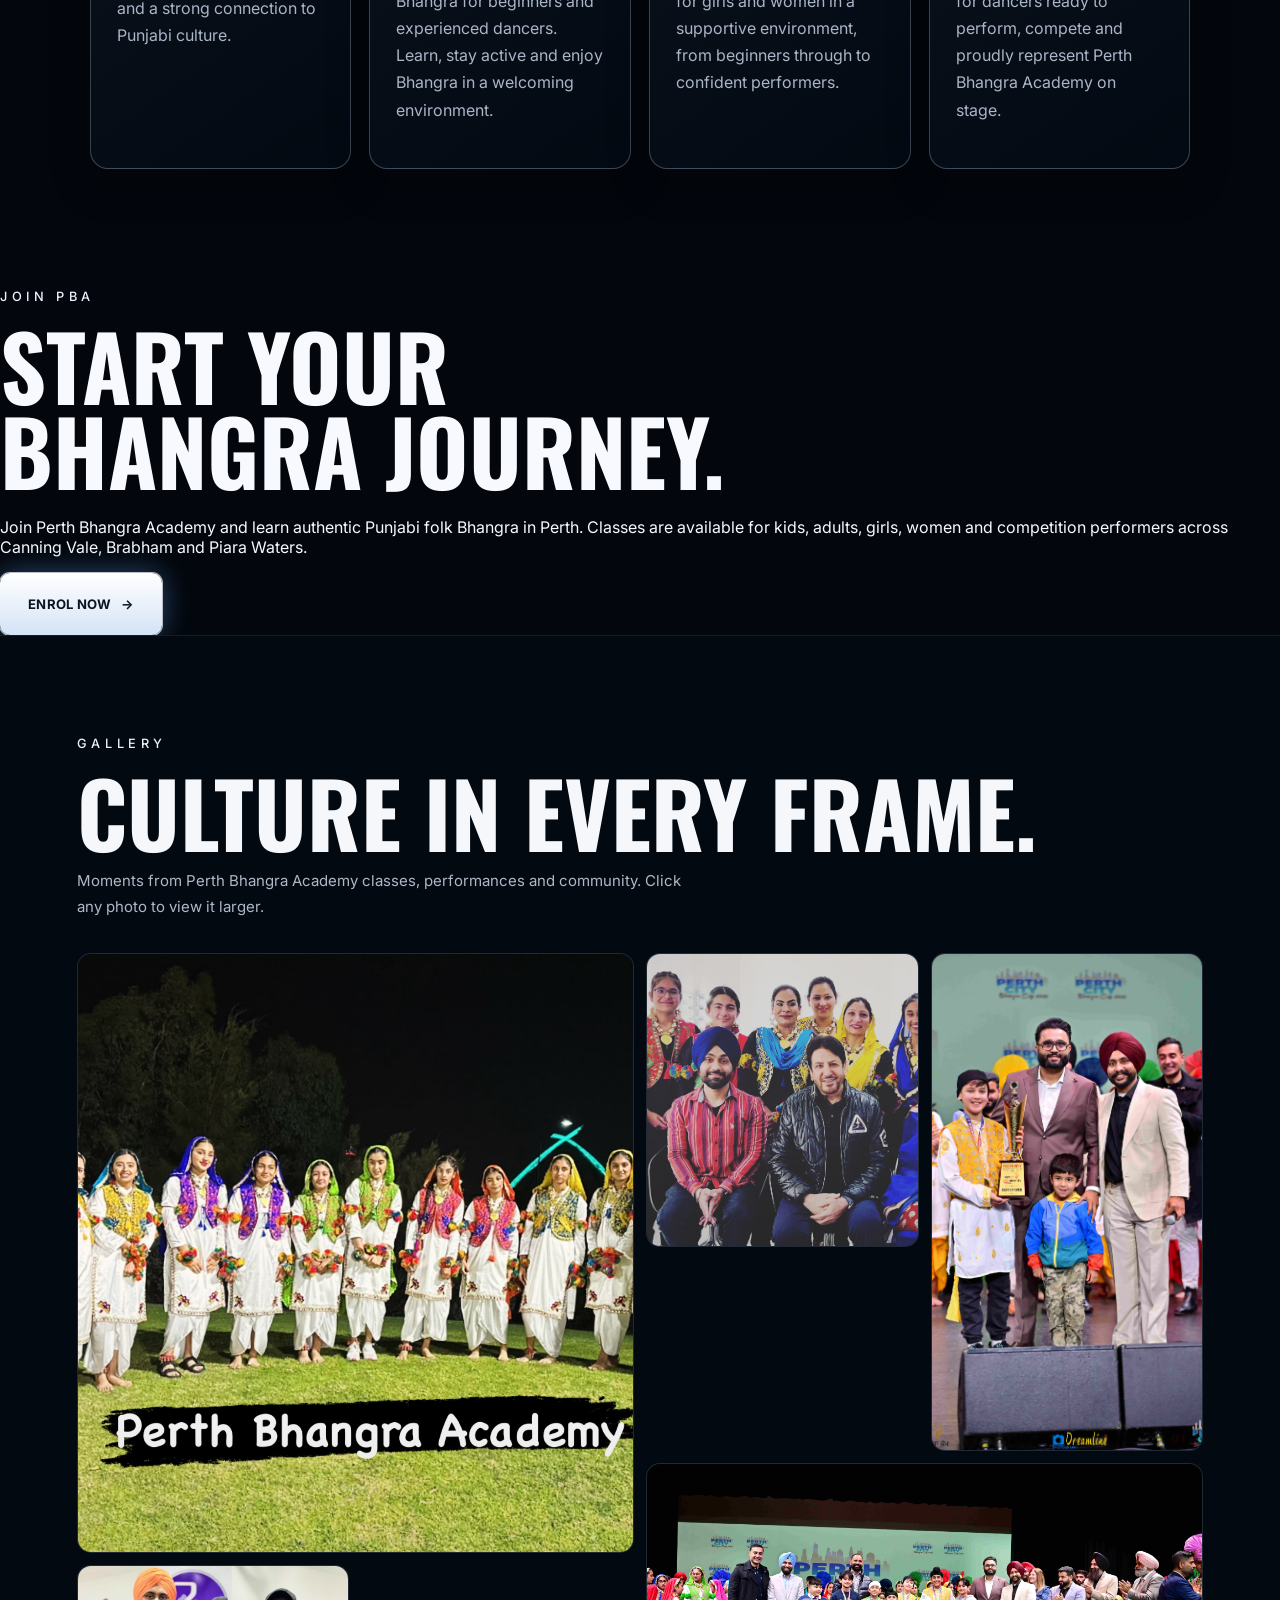
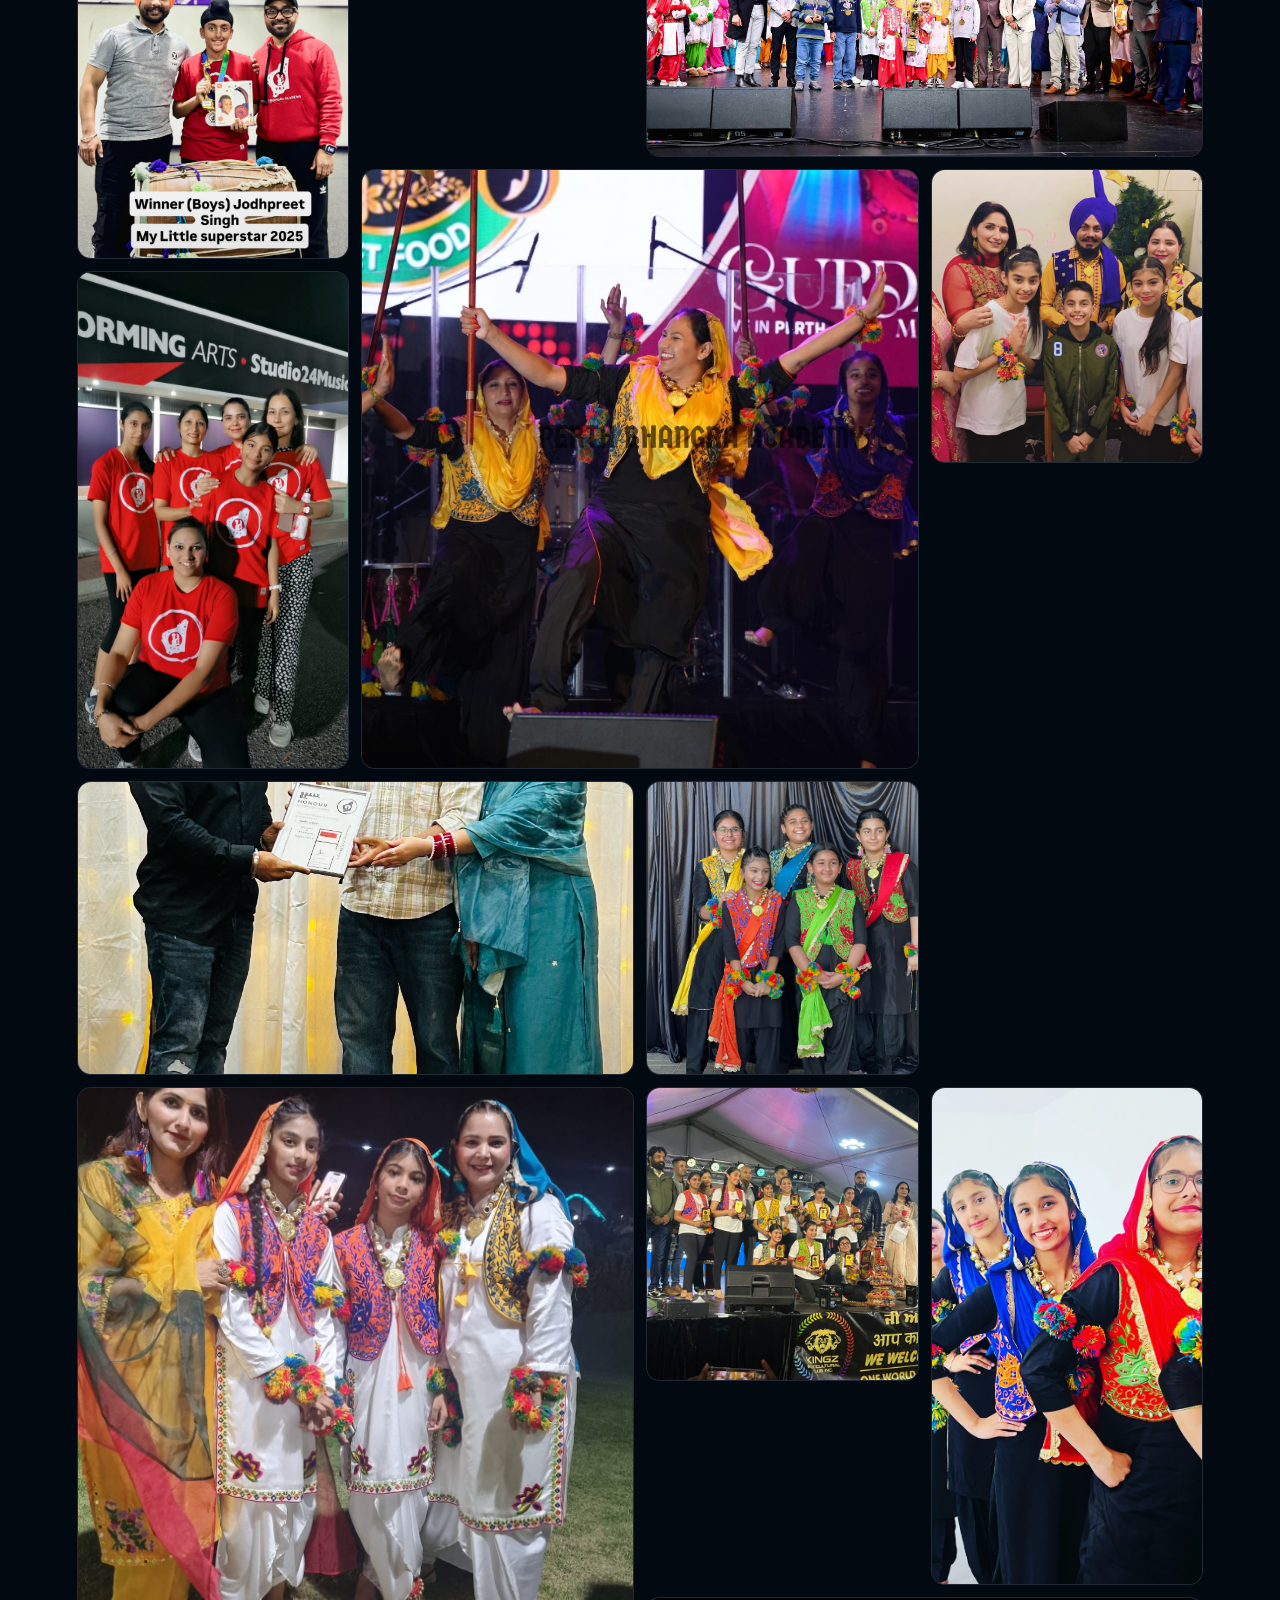
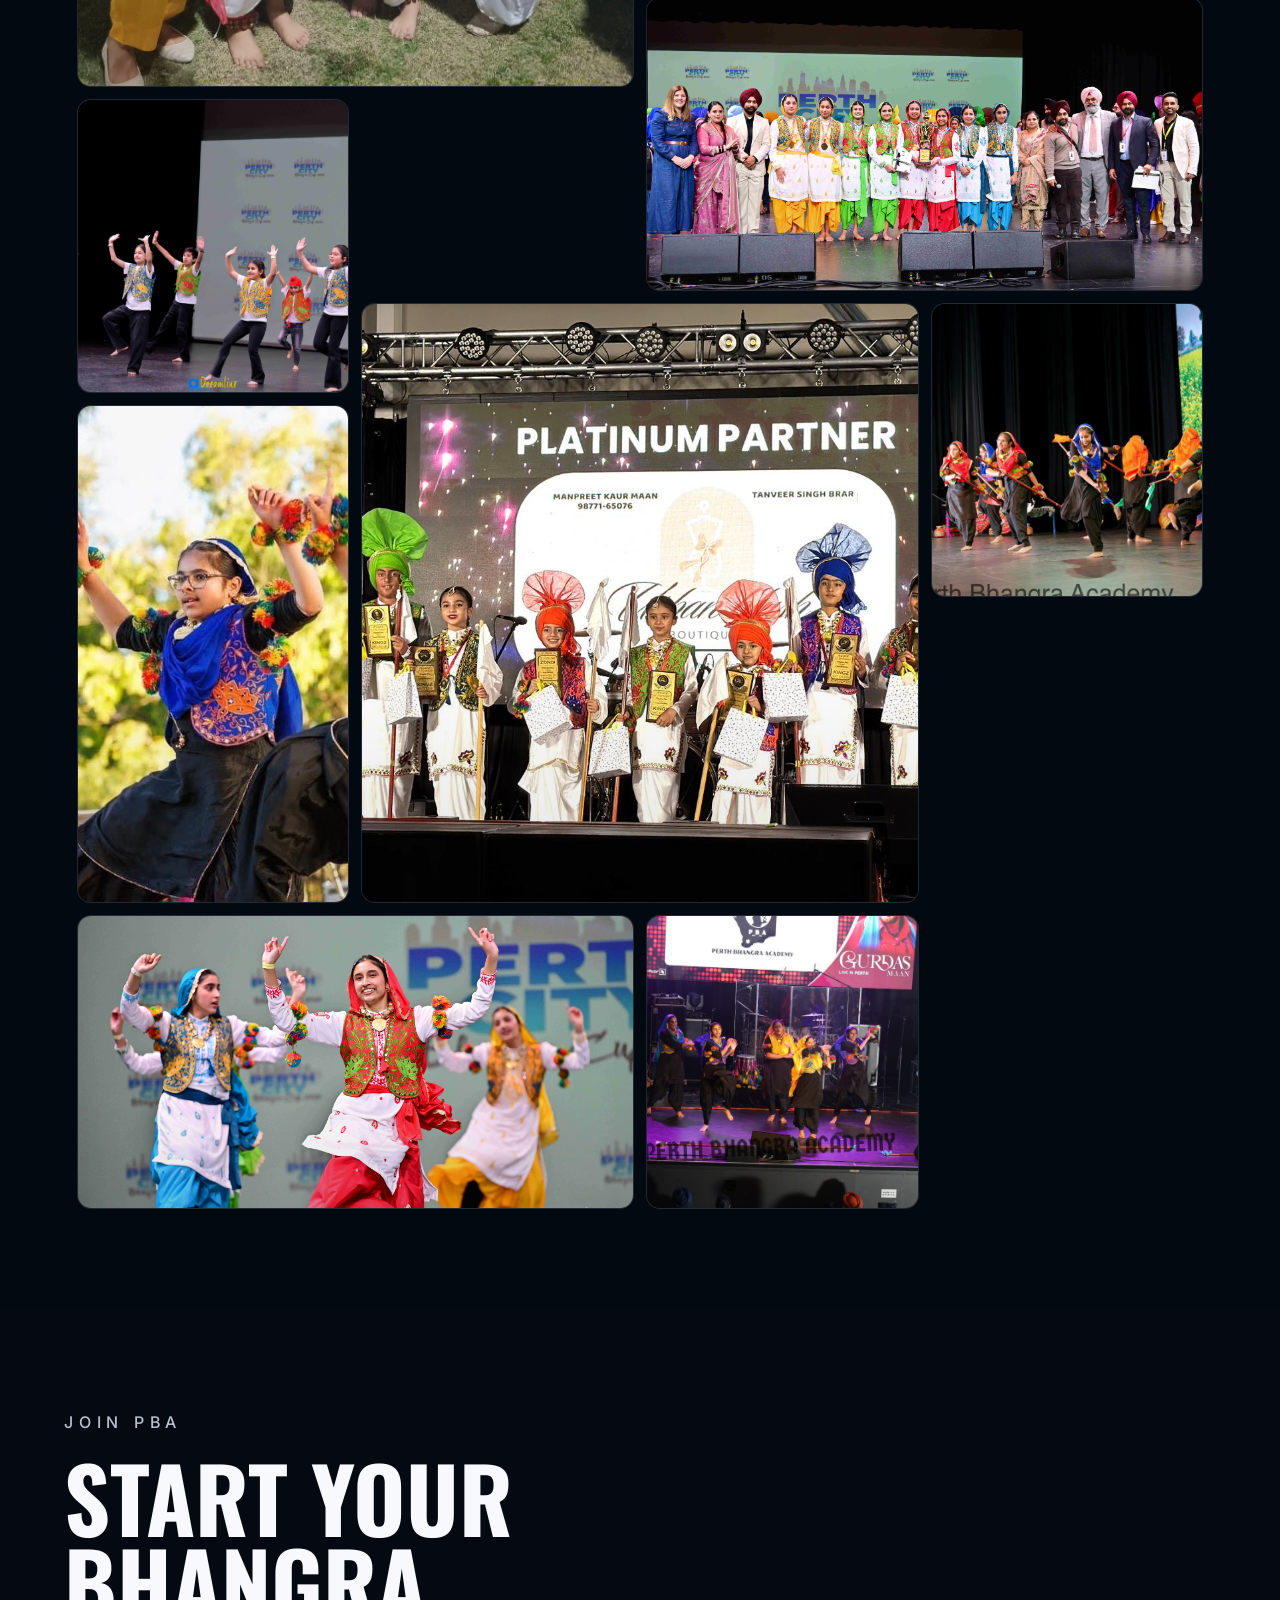
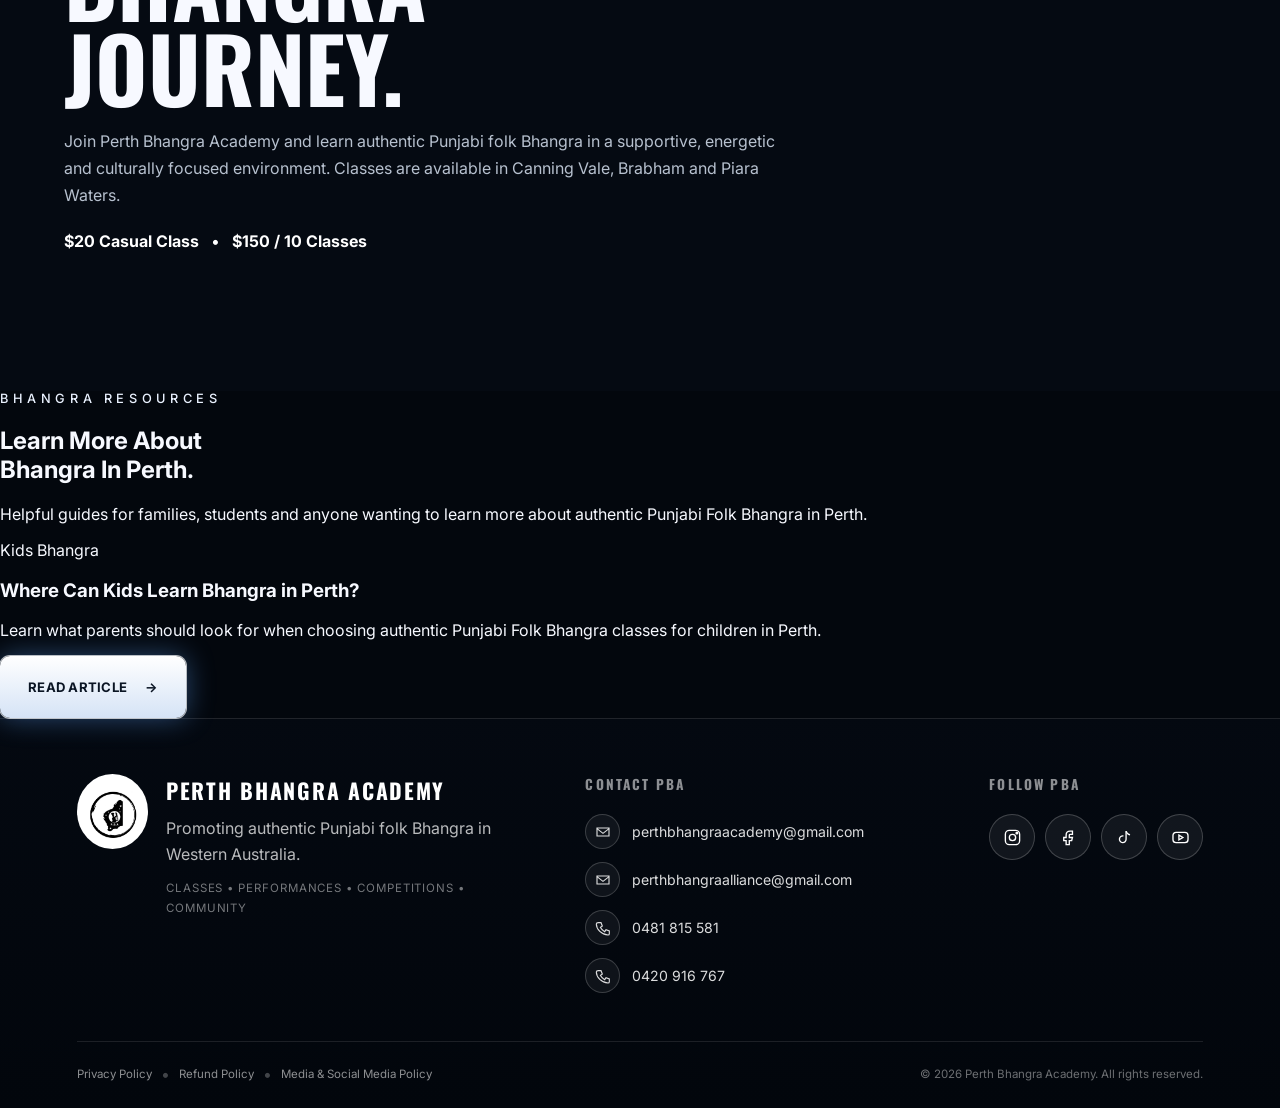
==== commit 3e803f30: "Add Bhangra resources and blog link to homepage" ====
--- a/index.html
+++ b/index.html
@@ -775,6 +775,43 @@
 
 
 </section>
+    <section class="blog-home-section" id="resources">
+
+  <div class="blog-home-copy reveal-scroll">
+    <p class="section-kicker">Bhangra Resources</p>
+
+    <h2>
+      Learn More About<br>
+      Bhangra In Perth.
+    </h2>
+
+    <p>
+      Helpful guides for families, students and anyone wanting to learn more
+      about authentic Punjabi Folk Bhangra in Perth.
+    </p>
+  </div>
+
+  <article class="blog-feature-card reveal-scroll">
+
+    <div class="blog-feature-content">
+      <span class="blog-label">Kids Bhangra</span>
+
+      <h3>Where Can Kids Learn Bhangra in Perth?</h3>
+
+      <p>
+        Learn what parents should look for when choosing authentic Punjabi
+        Folk Bhangra classes for children in Perth.
+      </p>
+
+      <a href="kids-bhangra-classes-perth.html" class="primary-cta">
+        Read Article
+        <span>→</span>
+      </a>
+    </div>
+
+  </article>
+
+</section>
   </main>
 
  <footer class="site-footer" id="contact">
--- a/styles.css
+++ b/styles.css
@@ -2822,3 +2822,103 @@
   }
 
 }
+/* =========================
+   PBA BLOG PAGE
+========================= */
+
+.blog-page {
+  min-height: 100vh;
+  padding: 140px 20px 80px;
+  background:
+    radial-gradient(circle at top right, rgba(72, 121, 170, 0.12), transparent 35%),
+    #03070d;
+  color: #f5f7fb;
+}
+
+.blog-article {
+  max-width: 900px;
+  margin: 0 auto;
+  padding: 50px 55px;
+  border: 1px solid rgba(255, 255, 255, 0.14);
+  border-radius: 28px;
+  background: rgba(10, 18, 29, 0.88);
+  box-shadow: 0 25px 70px rgba(0, 0, 0, 0.35);
+}
+
+.blog-article .section-kicker {
+  margin-bottom: 18px;
+  text-transform: uppercase;
+  letter-spacing: 0.3em;
+  font-size: 0.78rem;
+  color: rgba(255, 255, 255, 0.65);
+}
+
+.blog-article h1 {
+  margin: 0 0 28px;
+  font-family: "Oswald", sans-serif;
+  font-size: clamp(2.7rem, 7vw, 5.4rem);
+  line-height: 0.98;
+  text-transform: uppercase;
+  letter-spacing: -0.02em;
+}
+
+.blog-article h2 {
+  margin: 50px 0 18px;
+  font-family: "Oswald", sans-serif;
+  font-size: clamp(1.7rem, 4vw, 2.6rem);
+  line-height: 1.1;
+  text-transform: uppercase;
+}
+
+.blog-article p,
+.blog-article li {
+  font-family: "Inter", sans-serif;
+  font-size: 1.05rem;
+  line-height: 1.8;
+  color: rgba(245, 247, 251, 0.82);
+}
+
+.blog-article .blog-intro {
+  font-size: 1.2rem;
+  color: #ffffff;
+}
+
+.blog-article ul {
+  margin: 22px 0 30px;
+  padding-left: 24px;
+}
+
+.blog-article li {
+  margin-bottom: 10px;
+}
+
+.blog-article strong {
+  color: #ffffff;
+}
+
+.blog-article .primary-cta {
+  display: inline-flex;
+  margin-top: 25px;
+  text-decoration: none;
+}
+
+@media (max-width: 700px) {
+  .blog-page {
+    padding: 100px 16px 55px;
+  }
+
+  .blog-article {
+    padding: 32px 22px;
+    border-radius: 22px;
+  }
+
+  .blog-article h2 {
+    margin-top: 38px;
+  }
+
+  .blog-article p,
+  .blog-article li {
+    font-size: 1rem;
+    line-height: 1.7;
+  }
+}
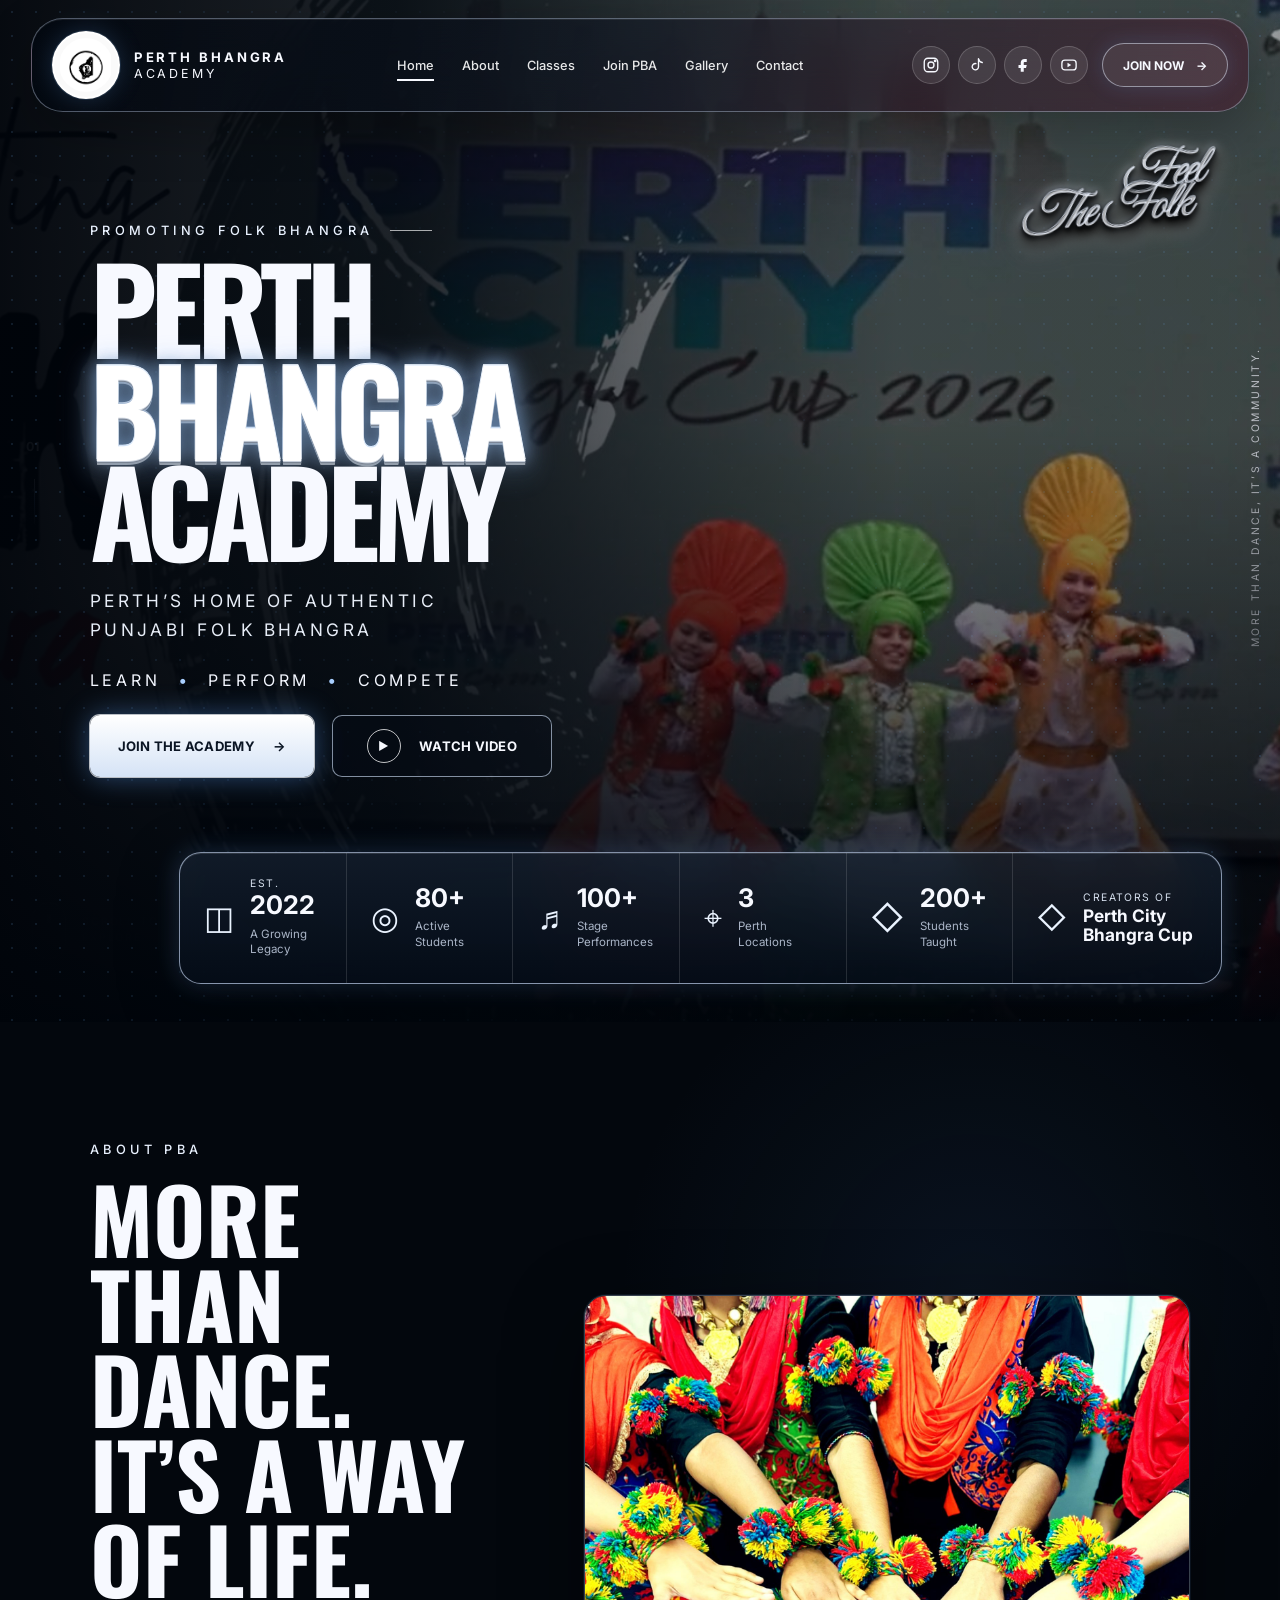
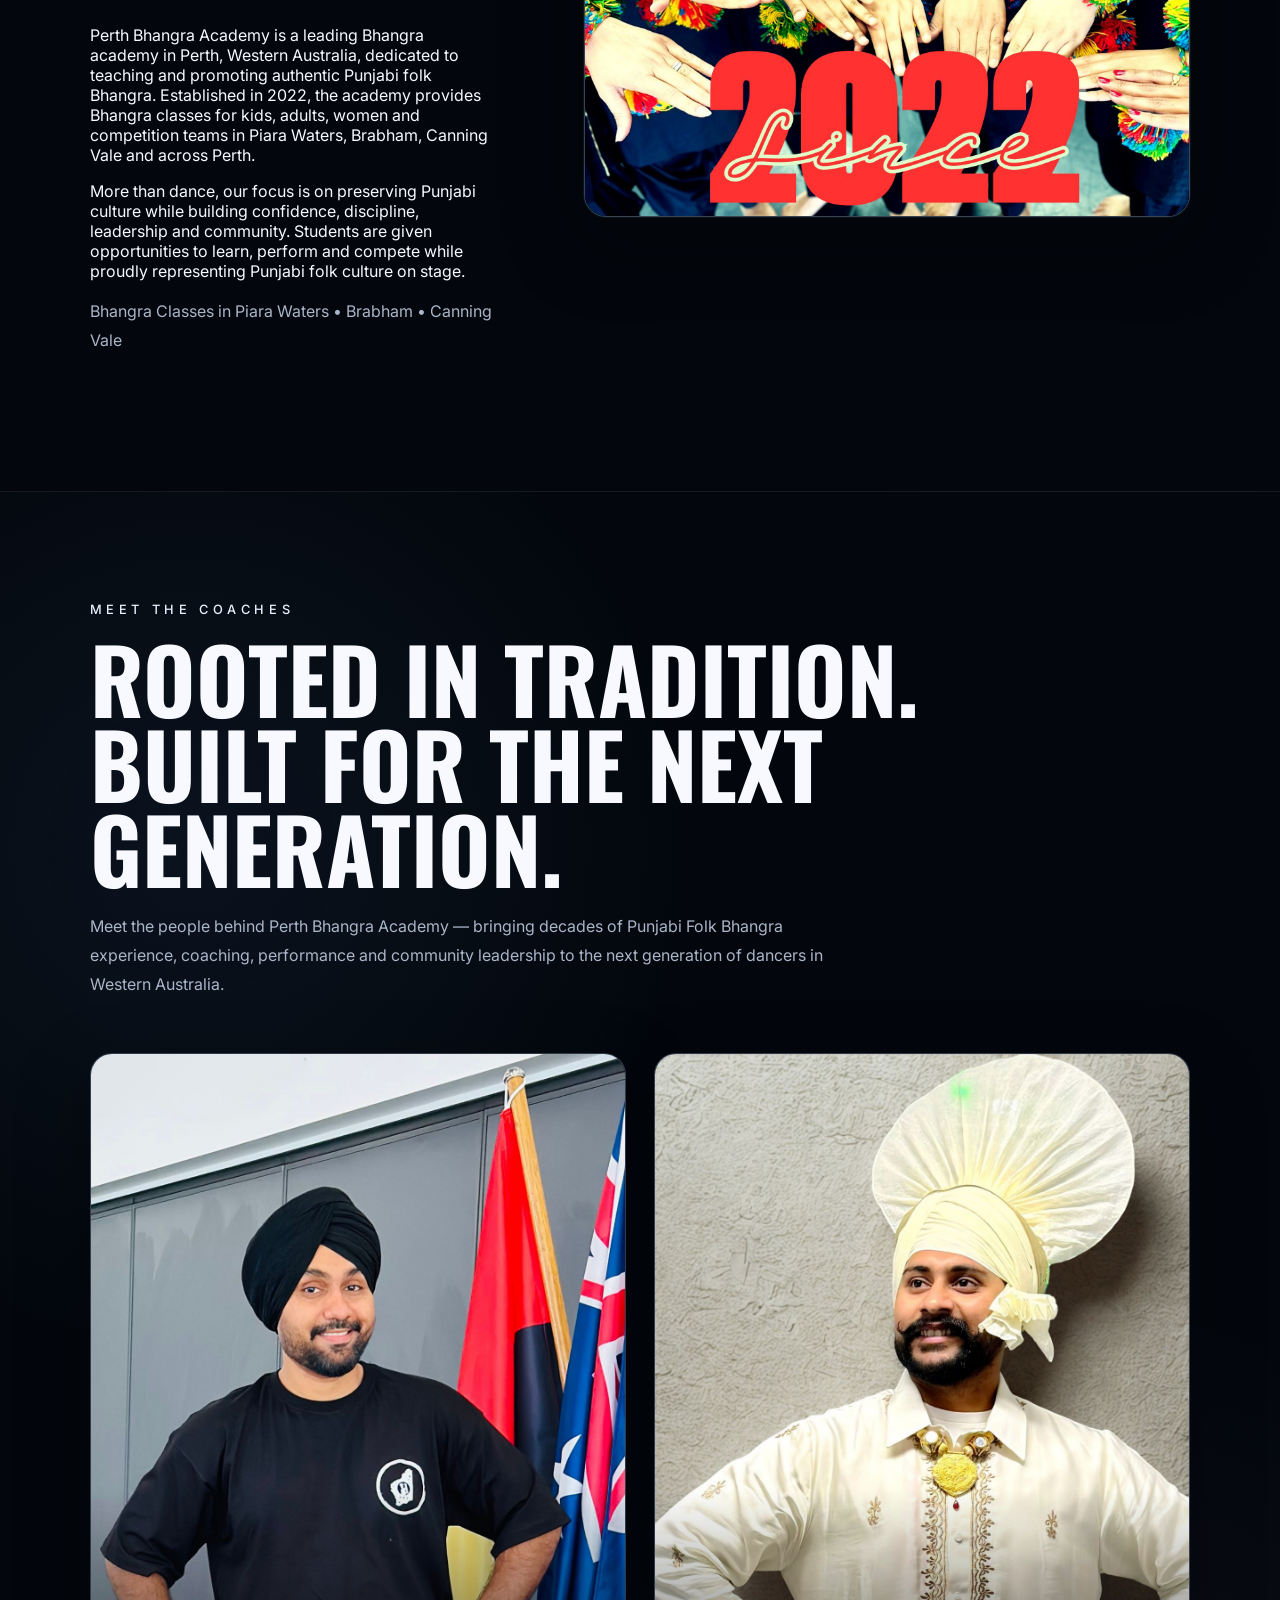
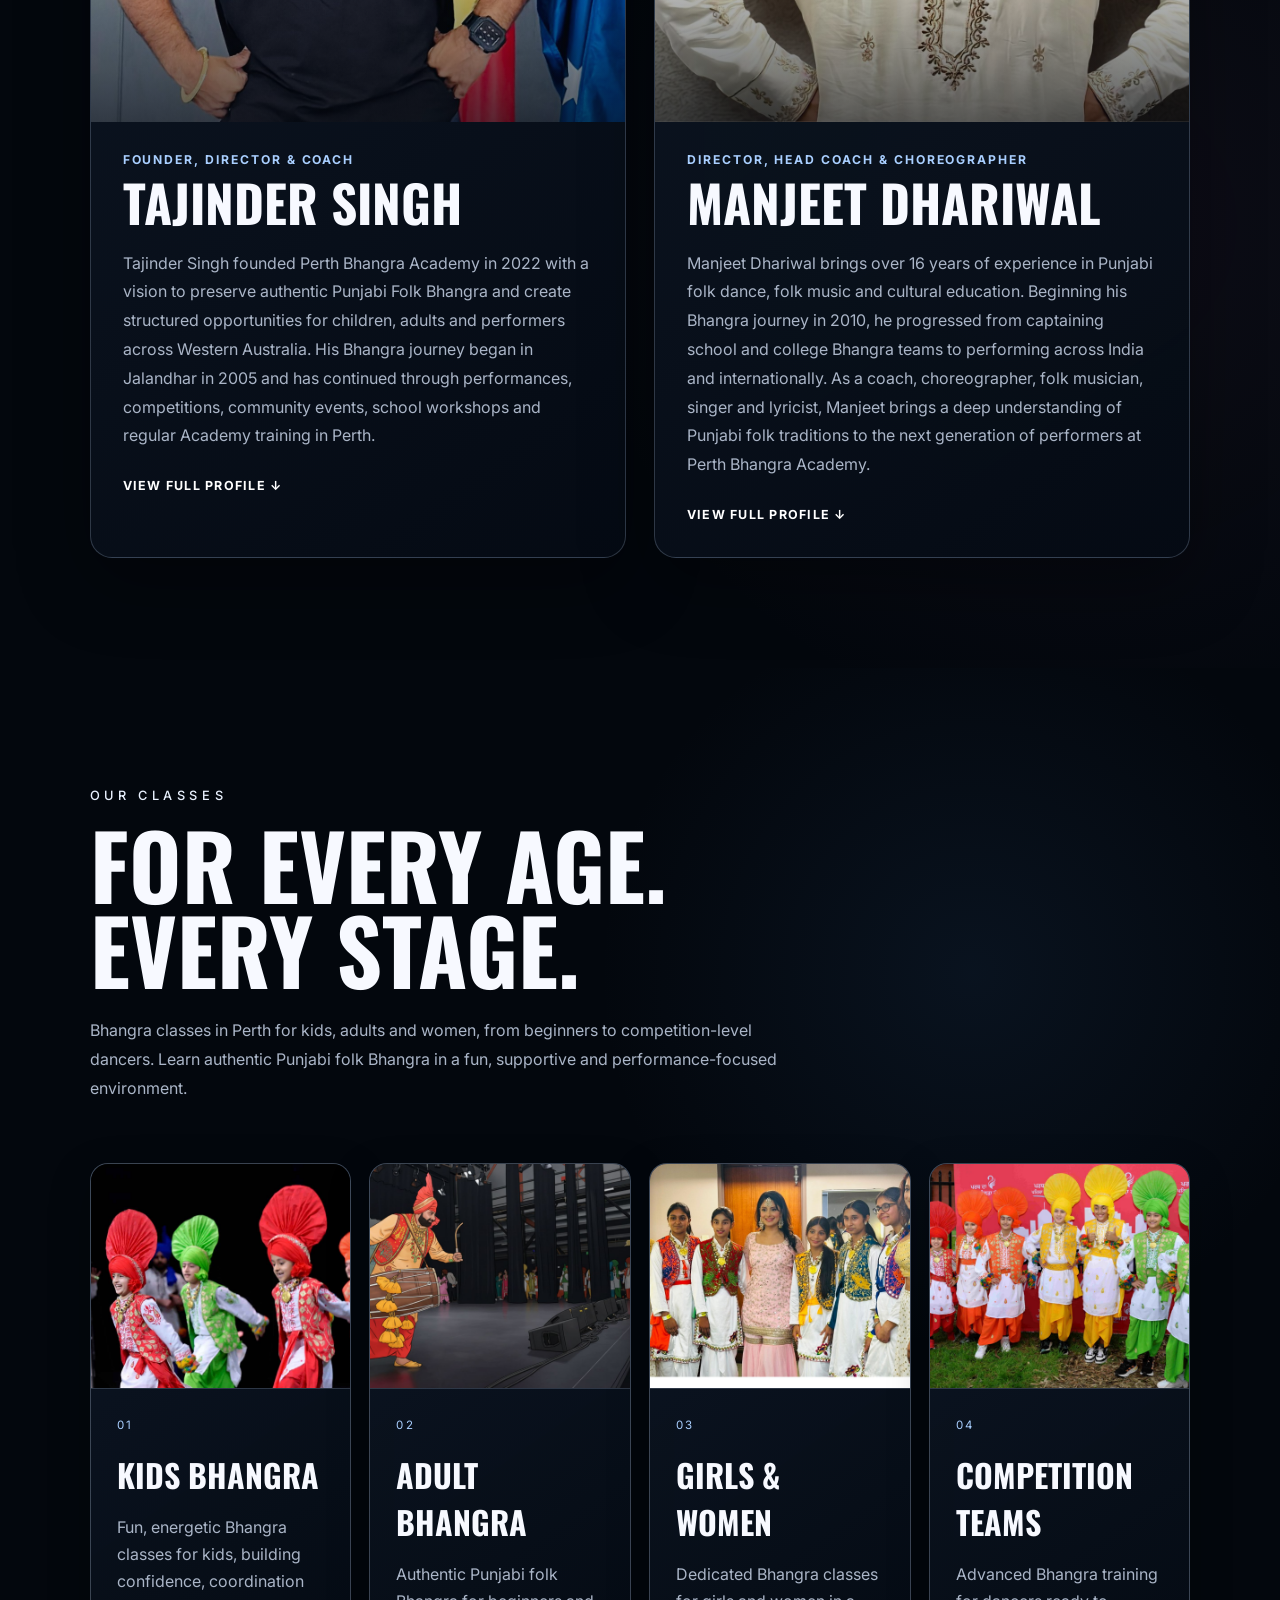
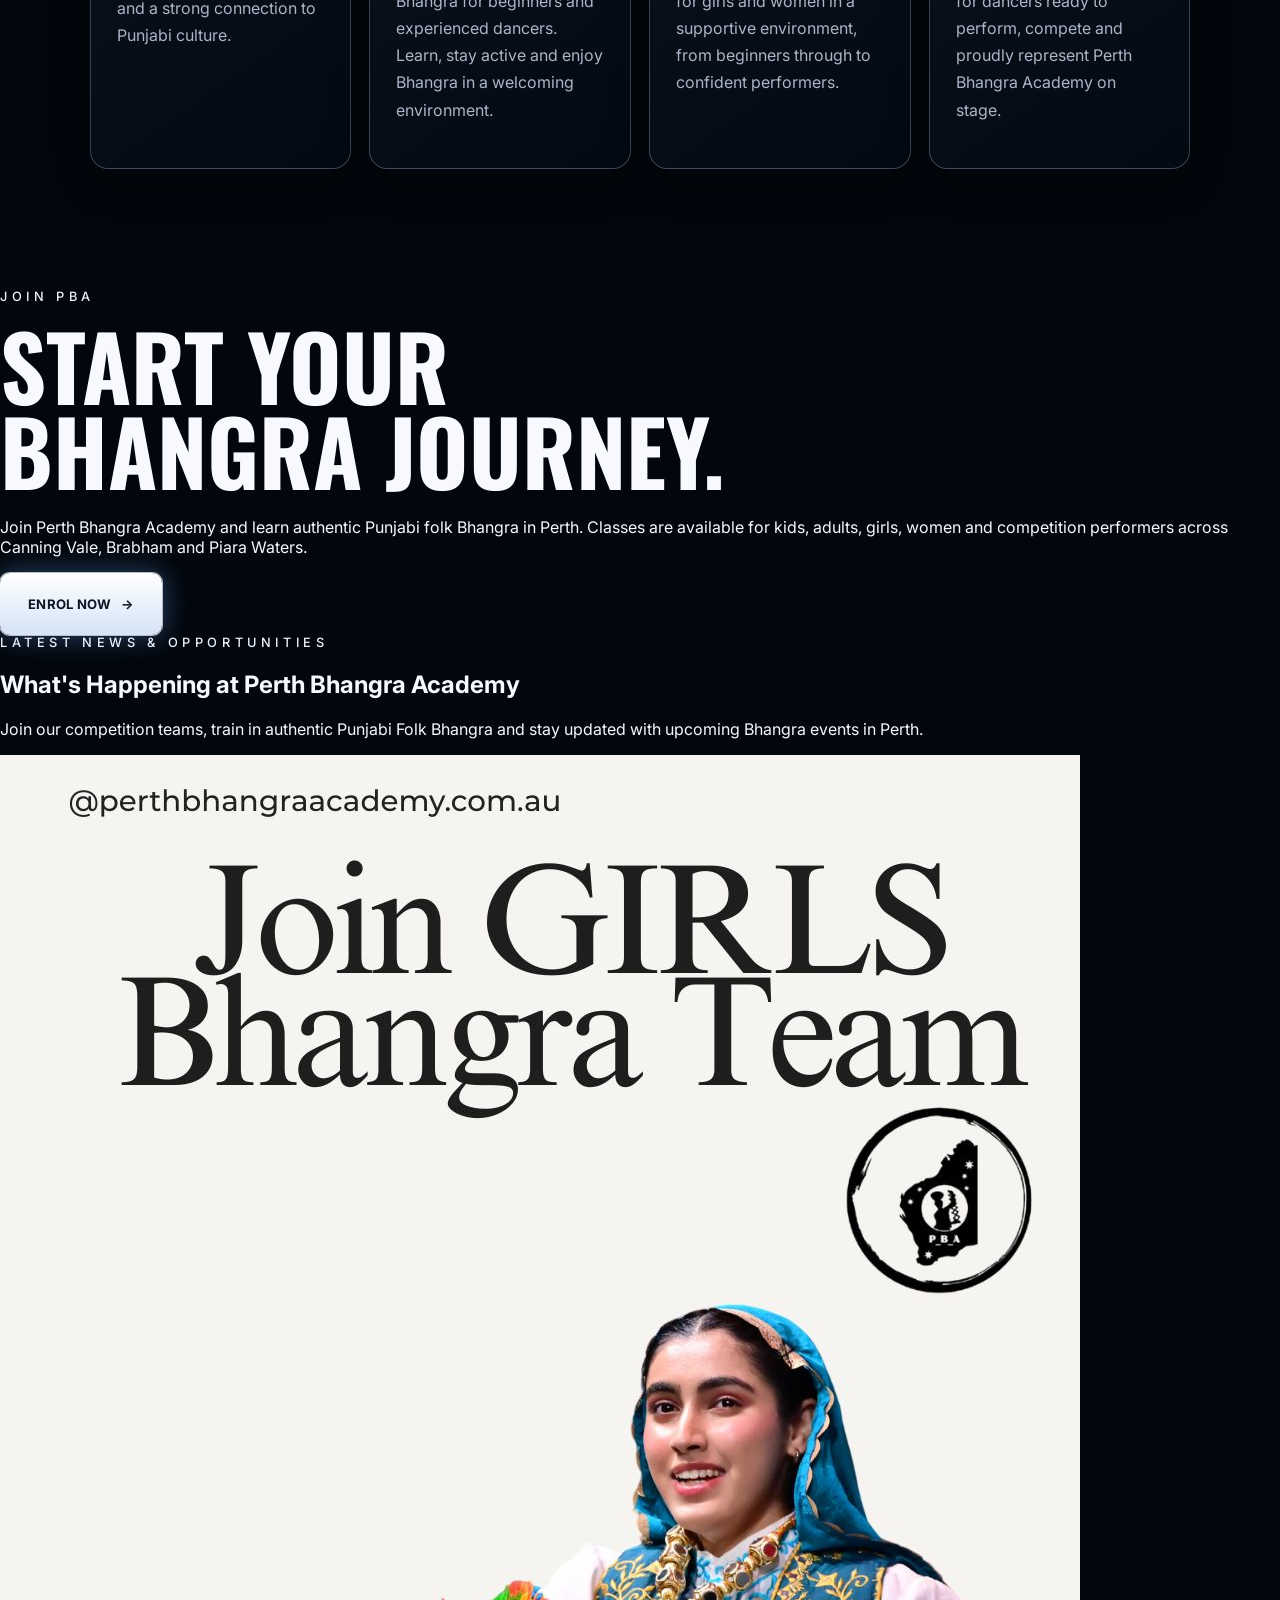
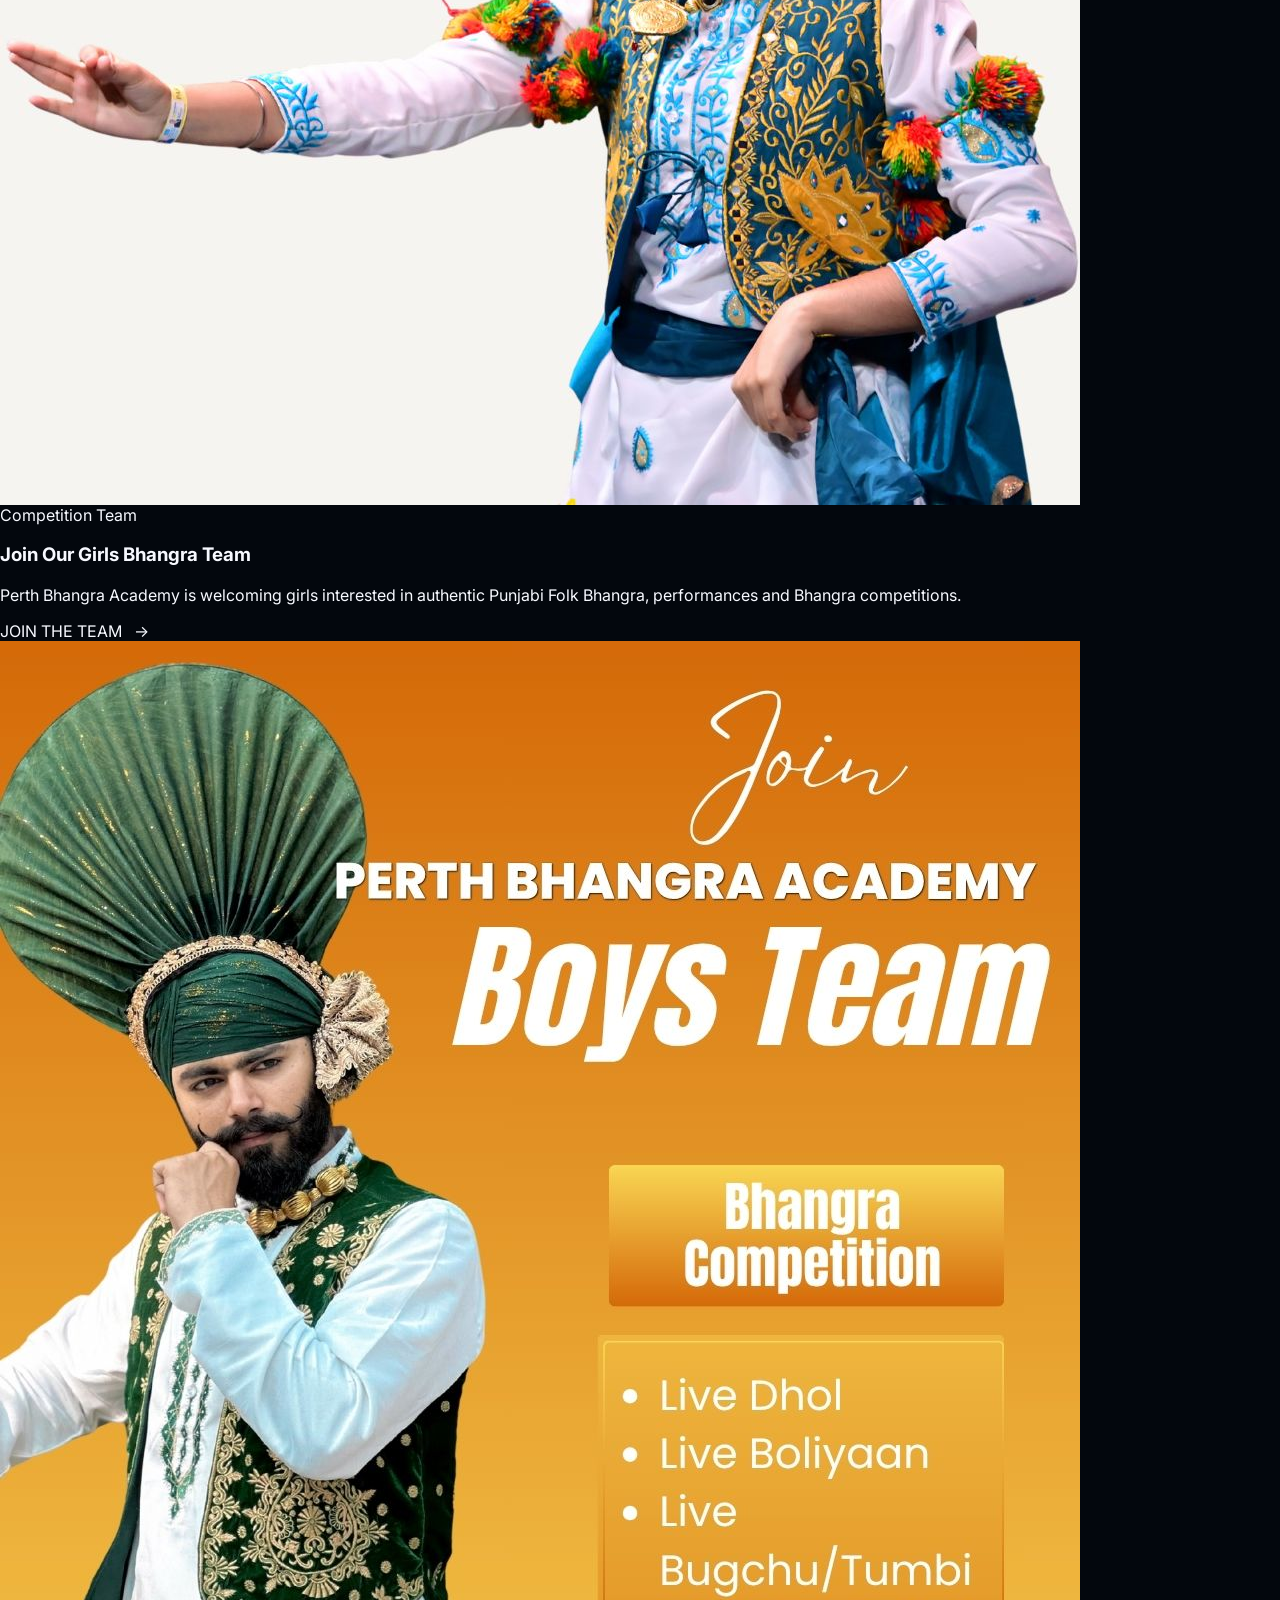
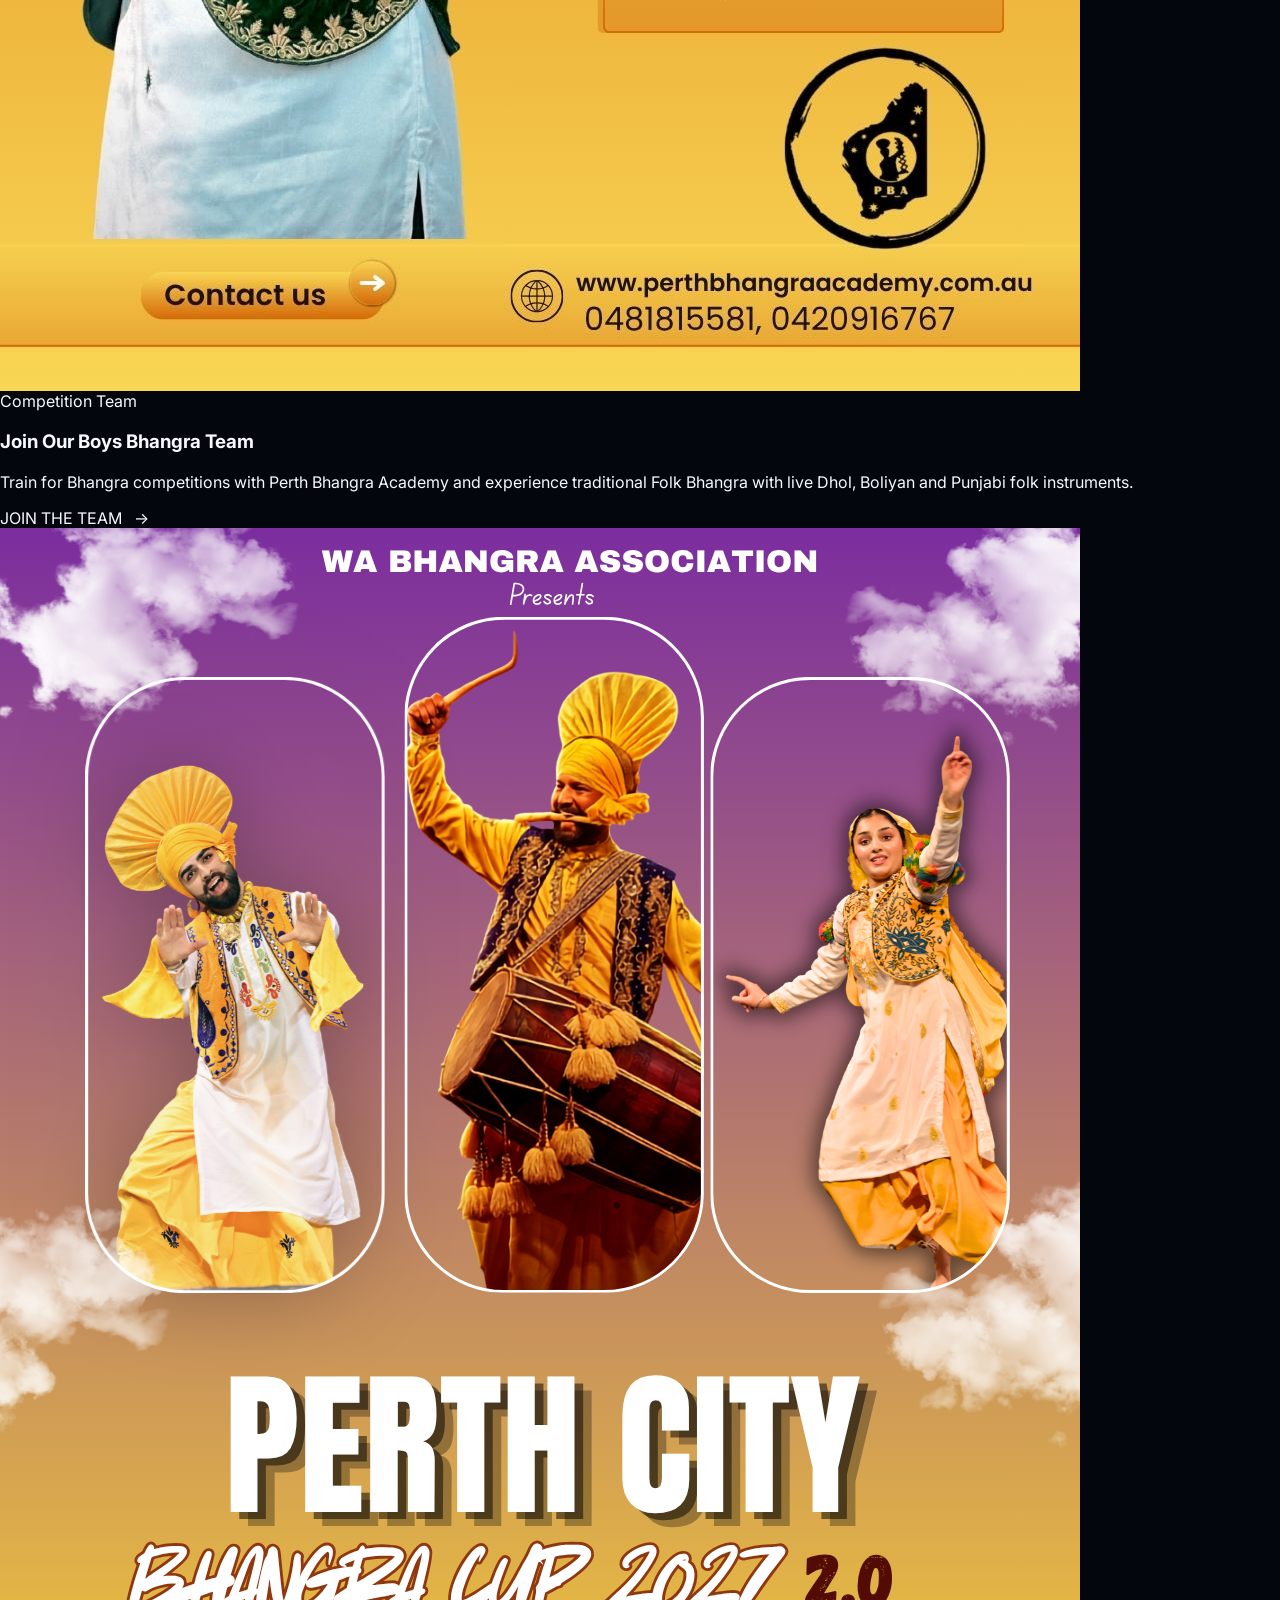
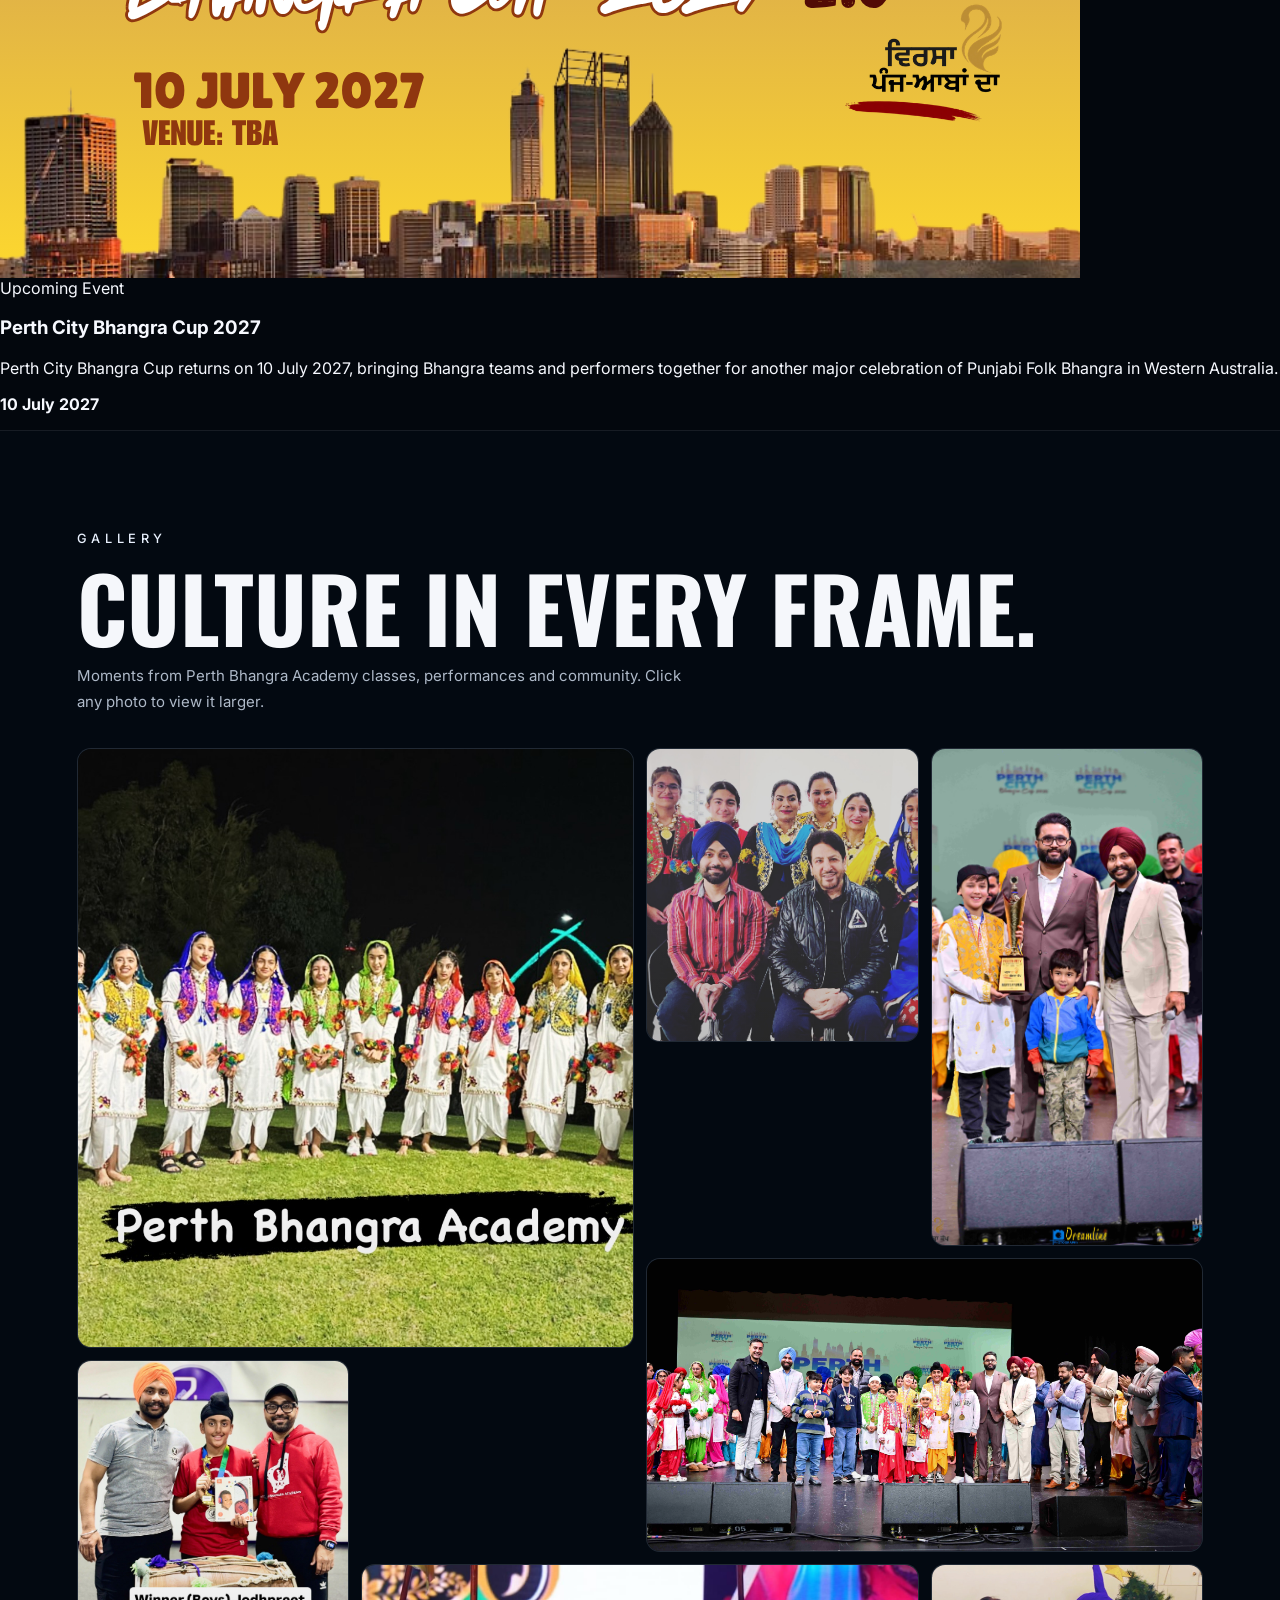
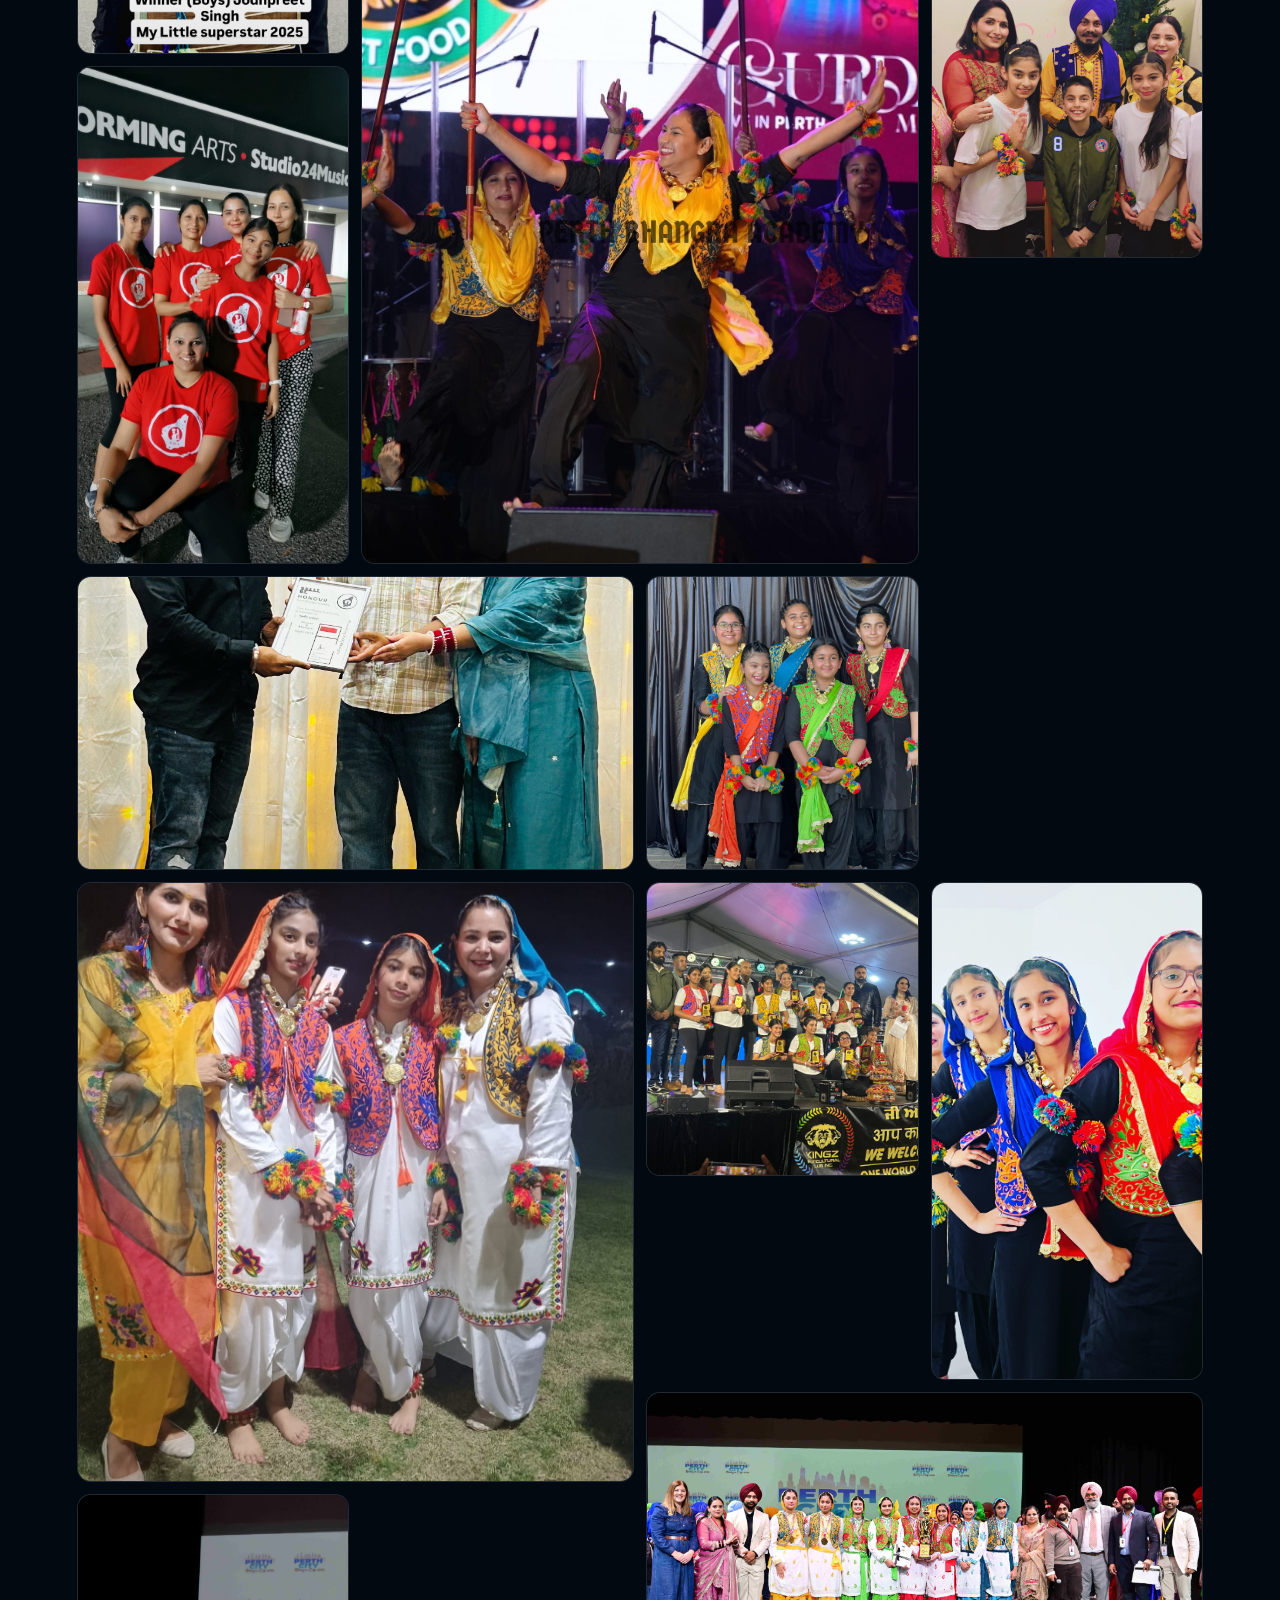
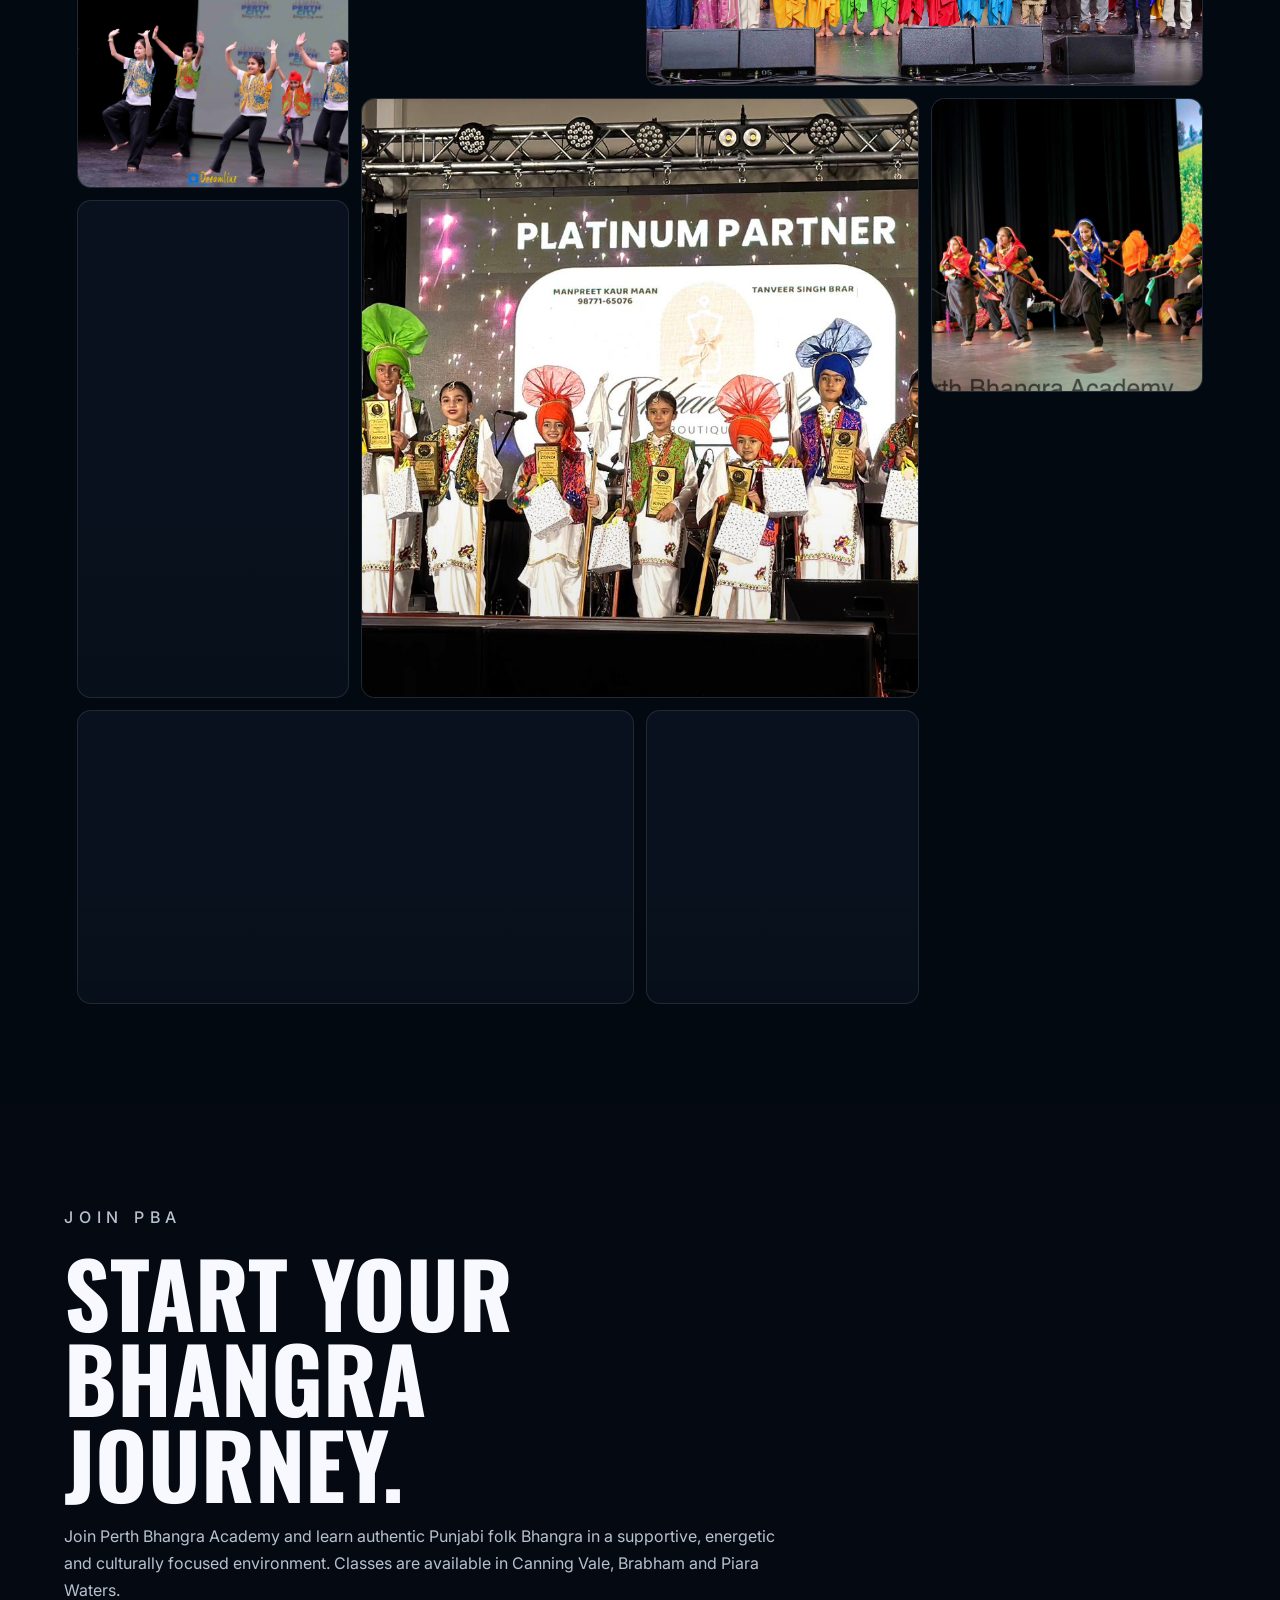
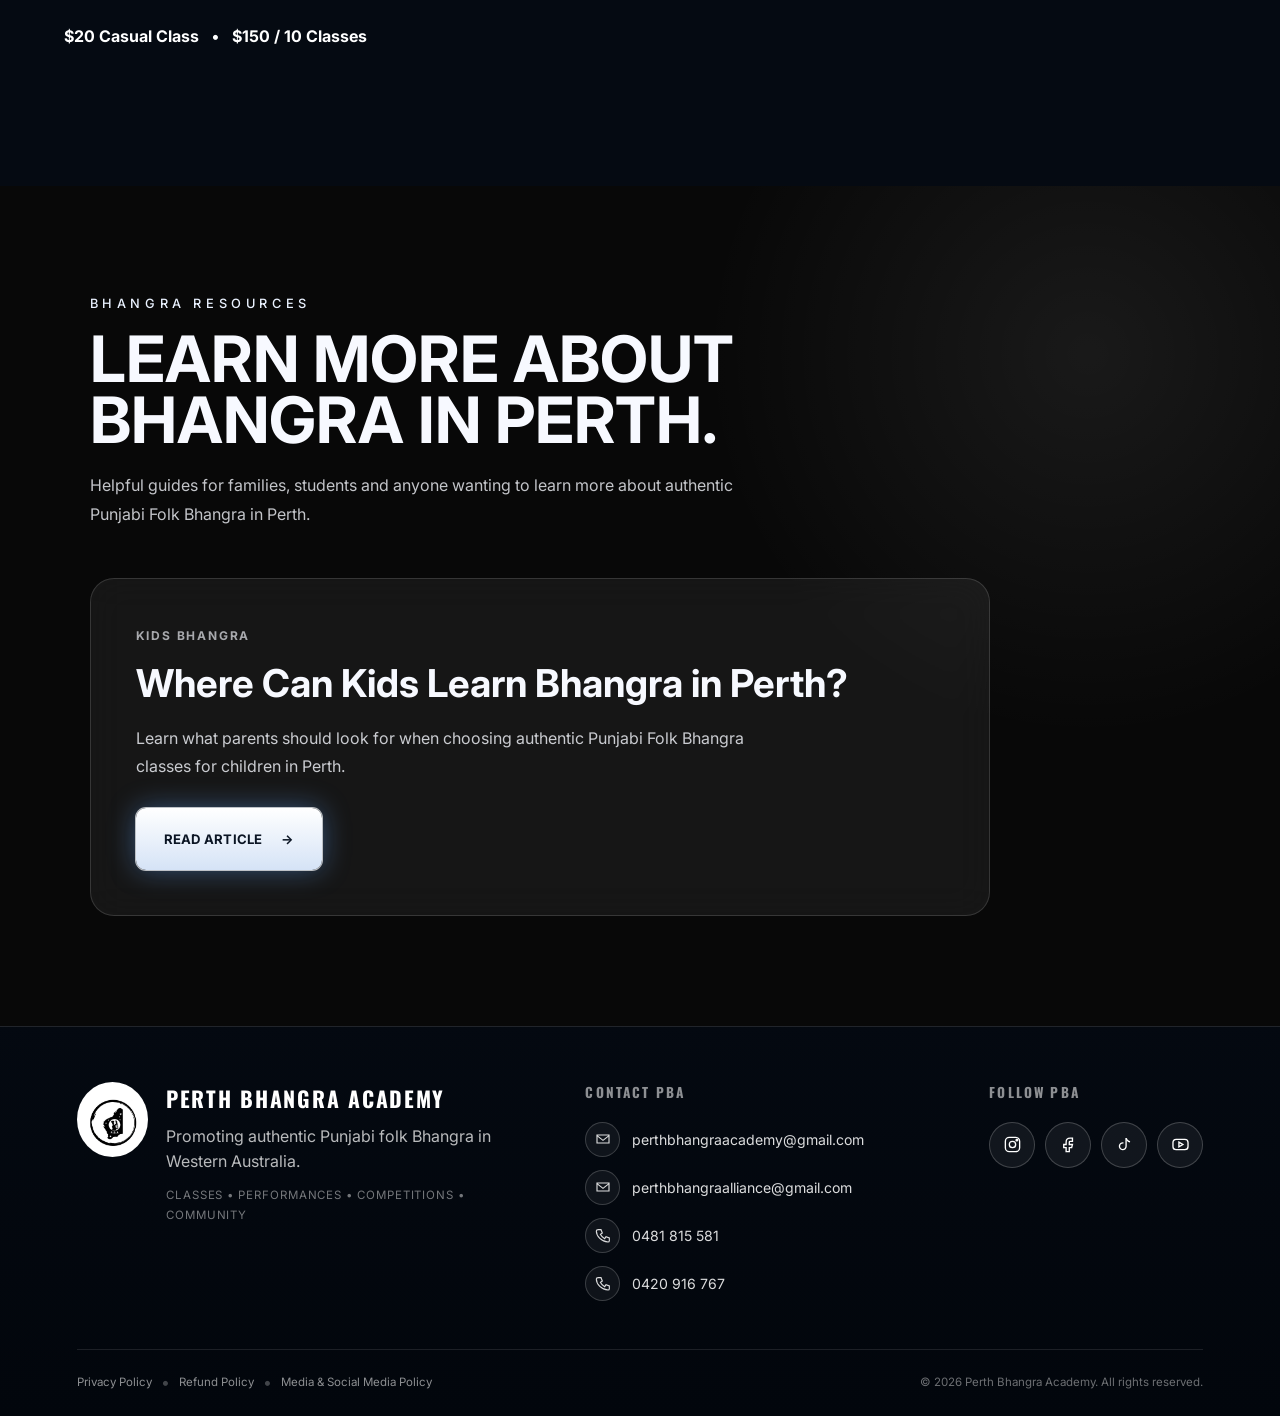
==== commit f4109ebd: "Add Latest News and Opportunities section" ====
--- a/index.html
+++ b/index.html
@@ -609,6 +609,102 @@
 </a>
   </div>
 </section>
+
+    <!-- LATEST NEWS & OPPORTUNITIES -->
+<section class="latest-news-section" id="latest-news">
+
+  <div class="latest-news-heading reveal-scroll">
+    <p class="section-kicker">Latest News & Opportunities</p>
+
+    <h2>
+      What's Happening at Perth Bhangra Academy
+    </h2>
+
+    <p class="latest-news-intro">
+      Join our competition teams, train in authentic Punjabi Folk Bhangra
+      and stay updated with upcoming Bhangra events in Perth.
+    </p>
+  </div>
+
+  <div class="latest-news-grid">
+
+    <!-- GIRLS TEAM -->
+    <article class="news-card reveal-scroll">
+      <img
+        src="assets/pba-girls-bhangra-competition-team-perth.jpg"
+        alt="Join Perth Bhangra Academy girls Bhangra competition team in Perth"
+        loading="lazy"
+      >
+
+      <div class="news-card-content">
+        <span>Competition Team</span>
+        <h3>Join Our Girls Bhangra Team</h3>
+
+        <p>
+          Perth Bhangra Academy is welcoming girls interested in authentic
+          Punjabi Folk Bhangra, performances and Bhangra competitions.
+        </p>
+
+        <a href="enrol.html" class="news-link">
+          JOIN THE TEAM &nbsp; →
+        </a>
+      </div>
+    </article>
+
+
+    <!-- BOYS TEAM -->
+    <article class="news-card reveal-scroll">
+      <img
+        src="assets/pba-boys-bhangra-competition-team-perth.jpg"
+        alt="Join Perth Bhangra Academy boys Bhangra competition team in Perth"
+        loading="lazy"
+      >
+
+      <div class="news-card-content">
+        <span>Competition Team</span>
+        <h3>Join Our Boys Bhangra Team</h3>
+
+        <p>
+          Train for Bhangra competitions with Perth Bhangra Academy and
+          experience traditional Folk Bhangra with live Dhol, Boliyan and
+          Punjabi folk instruments.
+        </p>
+
+        <a href="enrol.html" class="news-link">
+          JOIN THE TEAM &nbsp; →
+        </a>
+      </div>
+    </article>
+
+
+    <!-- PERTH CITY BHANGRA CUP -->
+    <article class="news-card reveal-scroll">
+      <img
+        src="assets/perth-city-bhangra-cup-2027.png"
+        alt="Perth City Bhangra Cup 2027 Bhangra competition in Perth Western Australia"
+        loading="lazy"
+      >
+
+      <div class="news-card-content">
+        <span>Upcoming Event</span>
+        <h3>Perth City Bhangra Cup 2027</h3>
+
+        <p>
+          Perth City Bhangra Cup returns on 10 July 2027, bringing Bhangra
+          teams and performers together for another major celebration of
+          Punjabi Folk Bhangra in Western Australia.
+        </p>
+
+        <p class="news-date">
+          <strong>10 July 2027</strong>
+        </p>
+      </div>
+    </article>
+
+  </div>
+
+</section>
+<!-- END LATEST NEWS & OPPORTUNITIES -->
     <section class="gallery-section" id="gallery">
 
   <div class="gallery-heading reveal-scroll">
--- a/styles.css
+++ b/styles.css
@@ -2922,3 +2922,89 @@
     line-height: 1.7;
   }
 }
+/* =========================================
+   BHANGRA RESOURCES / BLOG HOME SECTION
+========================================= */
+
+.blog-home-section {
+  padding: 110px 7%;
+  background:
+    radial-gradient(circle at 85% 20%, rgba(255,255,255,0.07), transparent 30%),
+    #080808;
+}
+
+.blog-home-copy {
+  max-width: 760px;
+  margin-bottom: 50px;
+}
+
+.blog-home-copy h2 {
+  margin: 12px 0 20px;
+  font-size: clamp(2.6rem, 5vw, 5rem);
+  line-height: 0.95;
+  text-transform: uppercase;
+}
+
+.blog-home-copy > p:last-child {
+  max-width: 650px;
+  line-height: 1.8;
+  opacity: 0.78;
+}
+
+.blog-feature-card {
+  max-width: 900px;
+  padding: 45px;
+  border: 1px solid rgba(255,255,255,0.14);
+  border-radius: 24px;
+  background: rgba(255,255,255,0.06);
+  backdrop-filter: blur(18px);
+  -webkit-backdrop-filter: blur(18px);
+}
+
+.blog-label {
+  display: inline-block;
+  margin-bottom: 18px;
+  font-size: 0.75rem;
+  font-weight: 700;
+  letter-spacing: 0.15em;
+  text-transform: uppercase;
+  opacity: 0.65;
+}
+
+.blog-feature-content h3 {
+  margin: 0 0 18px;
+  font-size: clamp(1.7rem, 3vw, 2.7rem);
+  line-height: 1.15;
+}
+
+.blog-feature-content p {
+  max-width: 650px;
+  margin-bottom: 28px;
+  line-height: 1.75;
+  opacity: 0.8;
+}
+
+.blog-feature-content .primary-cta {
+  display: inline-flex;
+  text-decoration: none;
+}
+
+
+/* MOBILE */
+
+@media (max-width: 700px) {
+
+  .blog-home-section {
+    padding: 75px 20px;
+  }
+
+  .blog-feature-card {
+    padding: 28px 22px;
+    border-radius: 20px;
+  }
+
+  .blog-home-copy {
+    margin-bottom: 32px;
+  }
+
+}
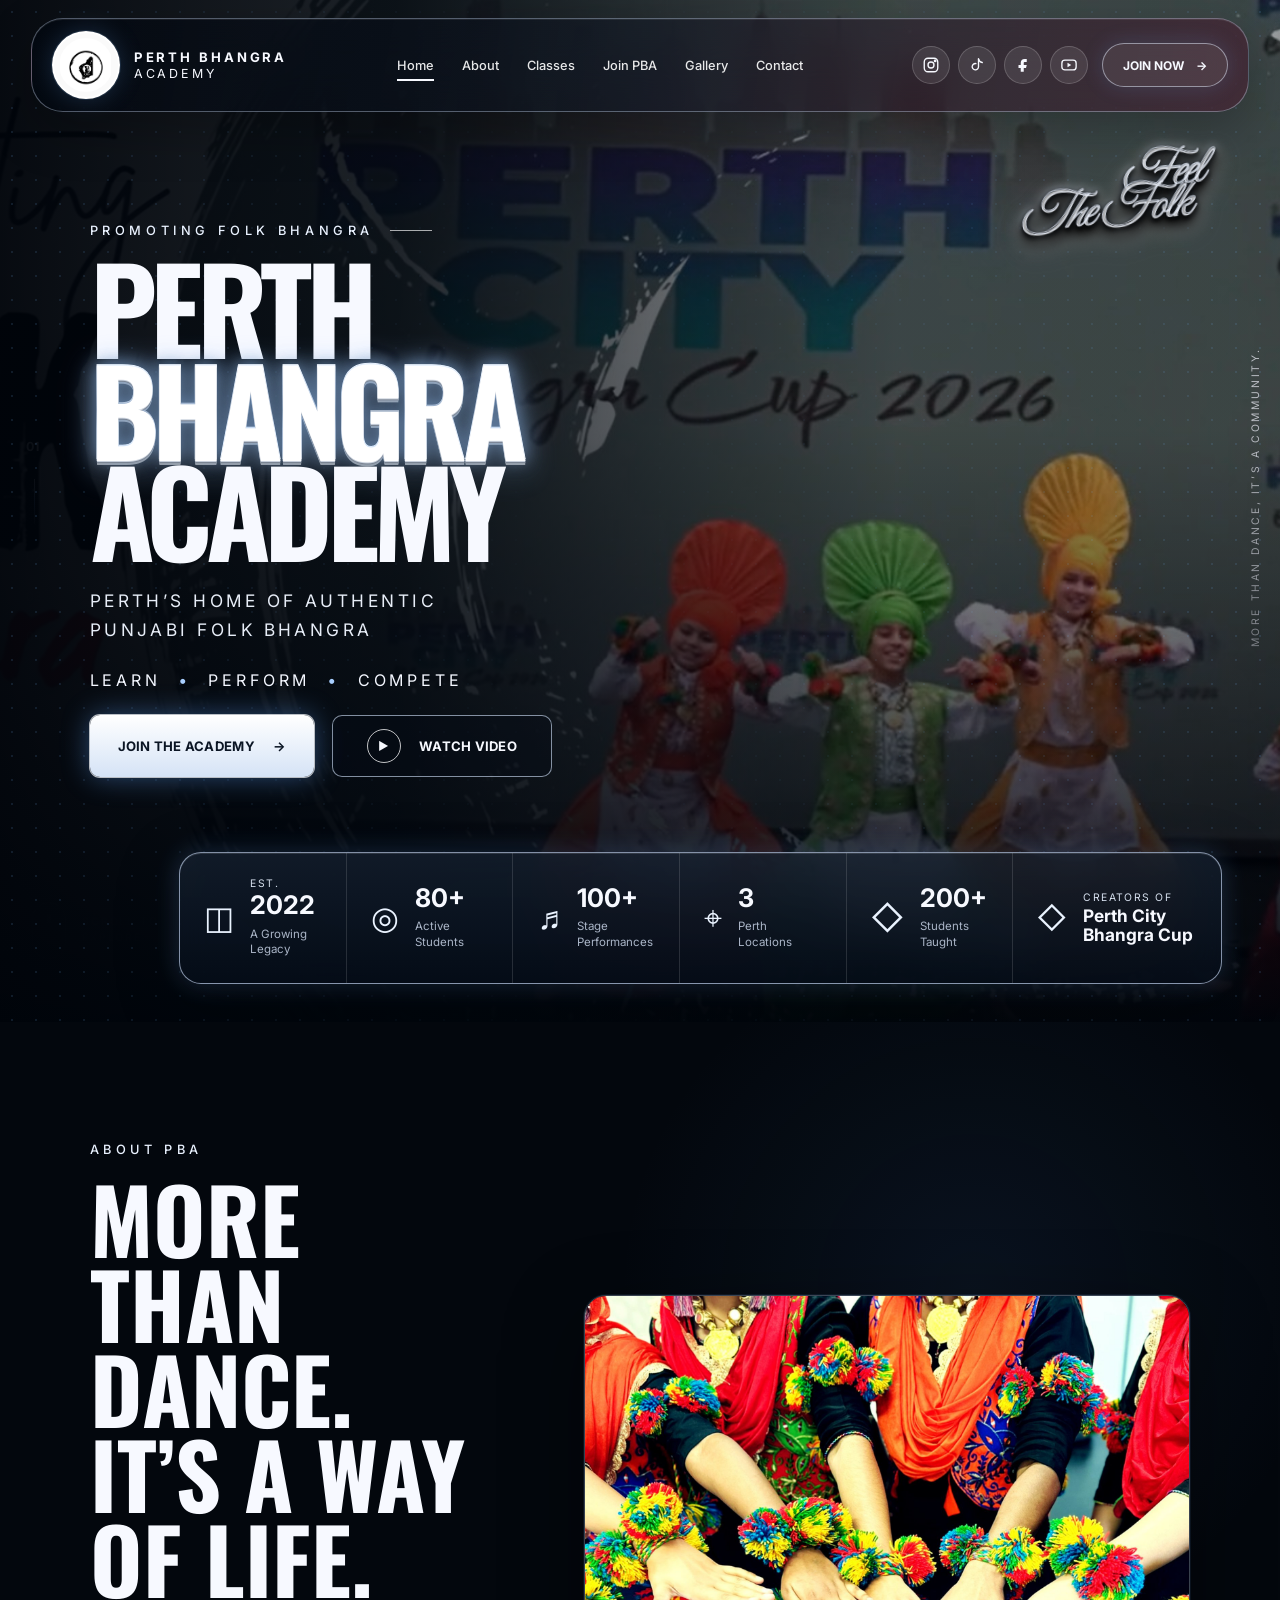
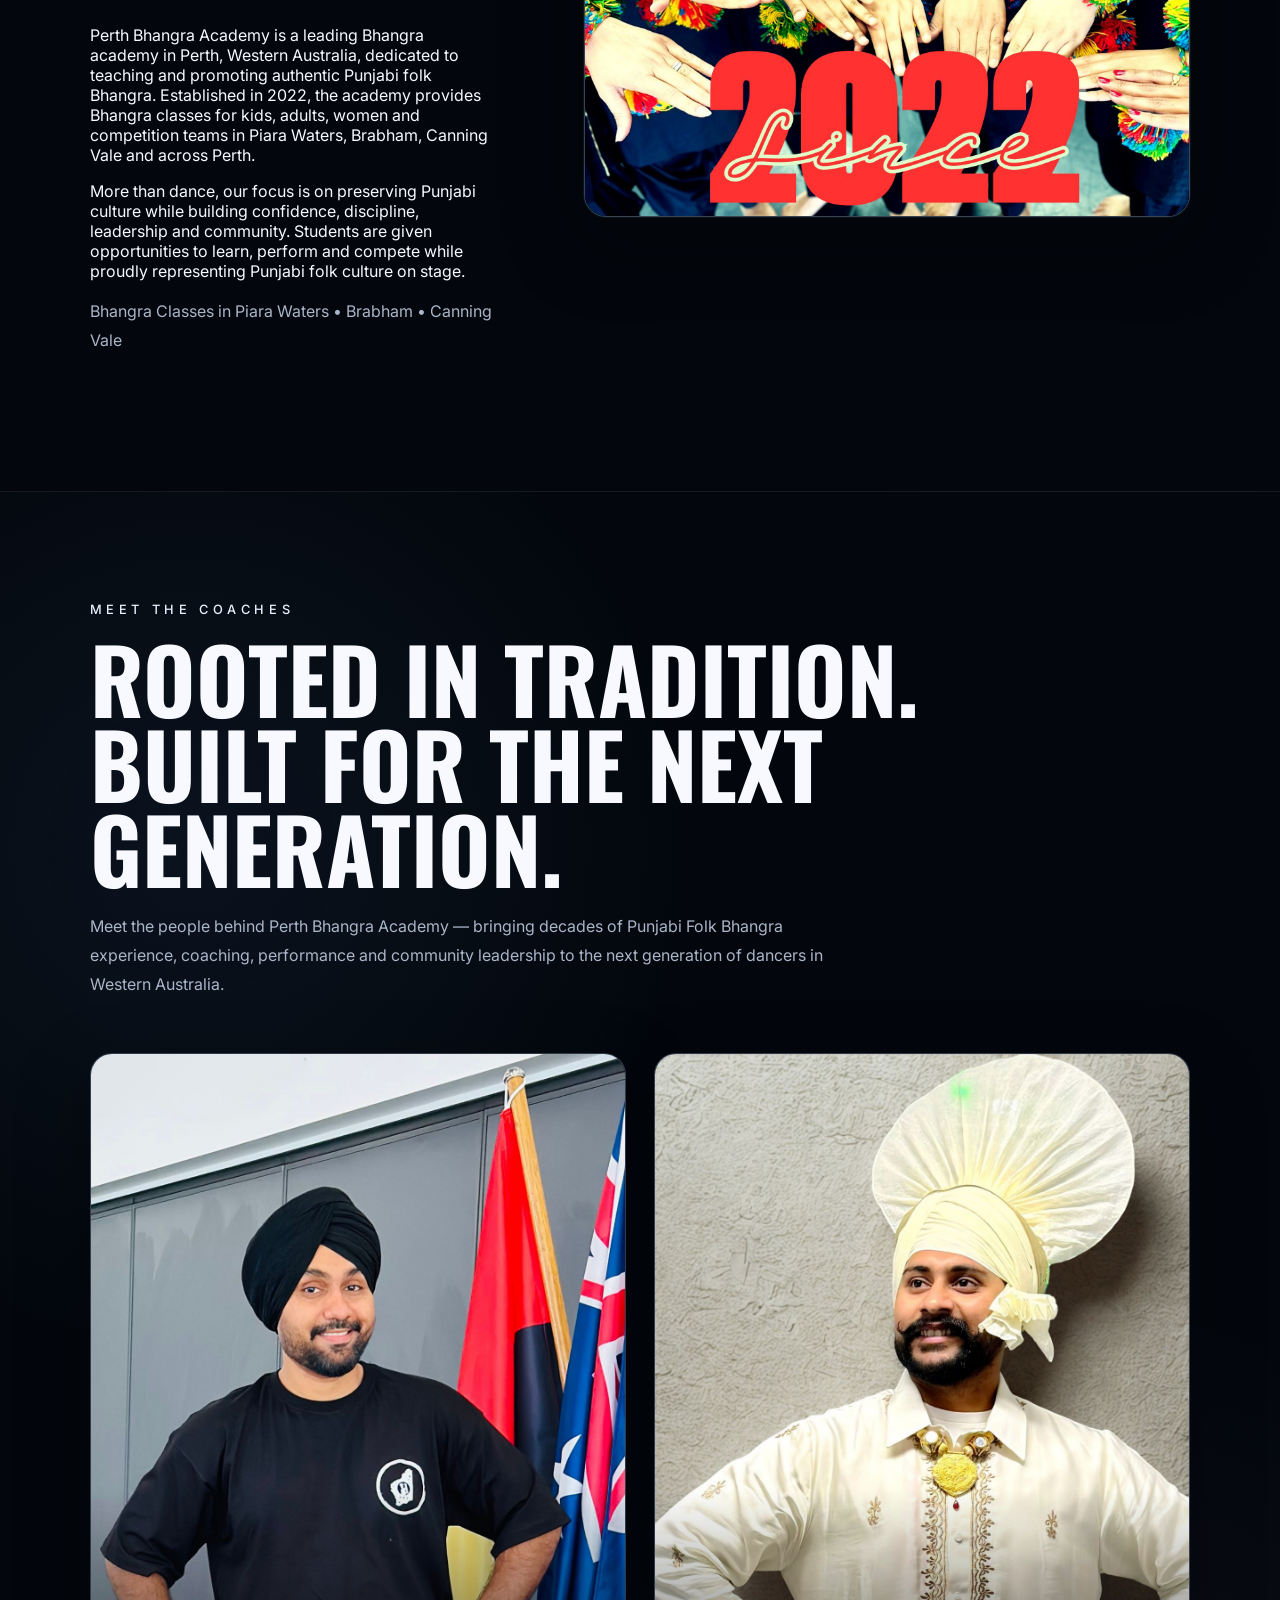
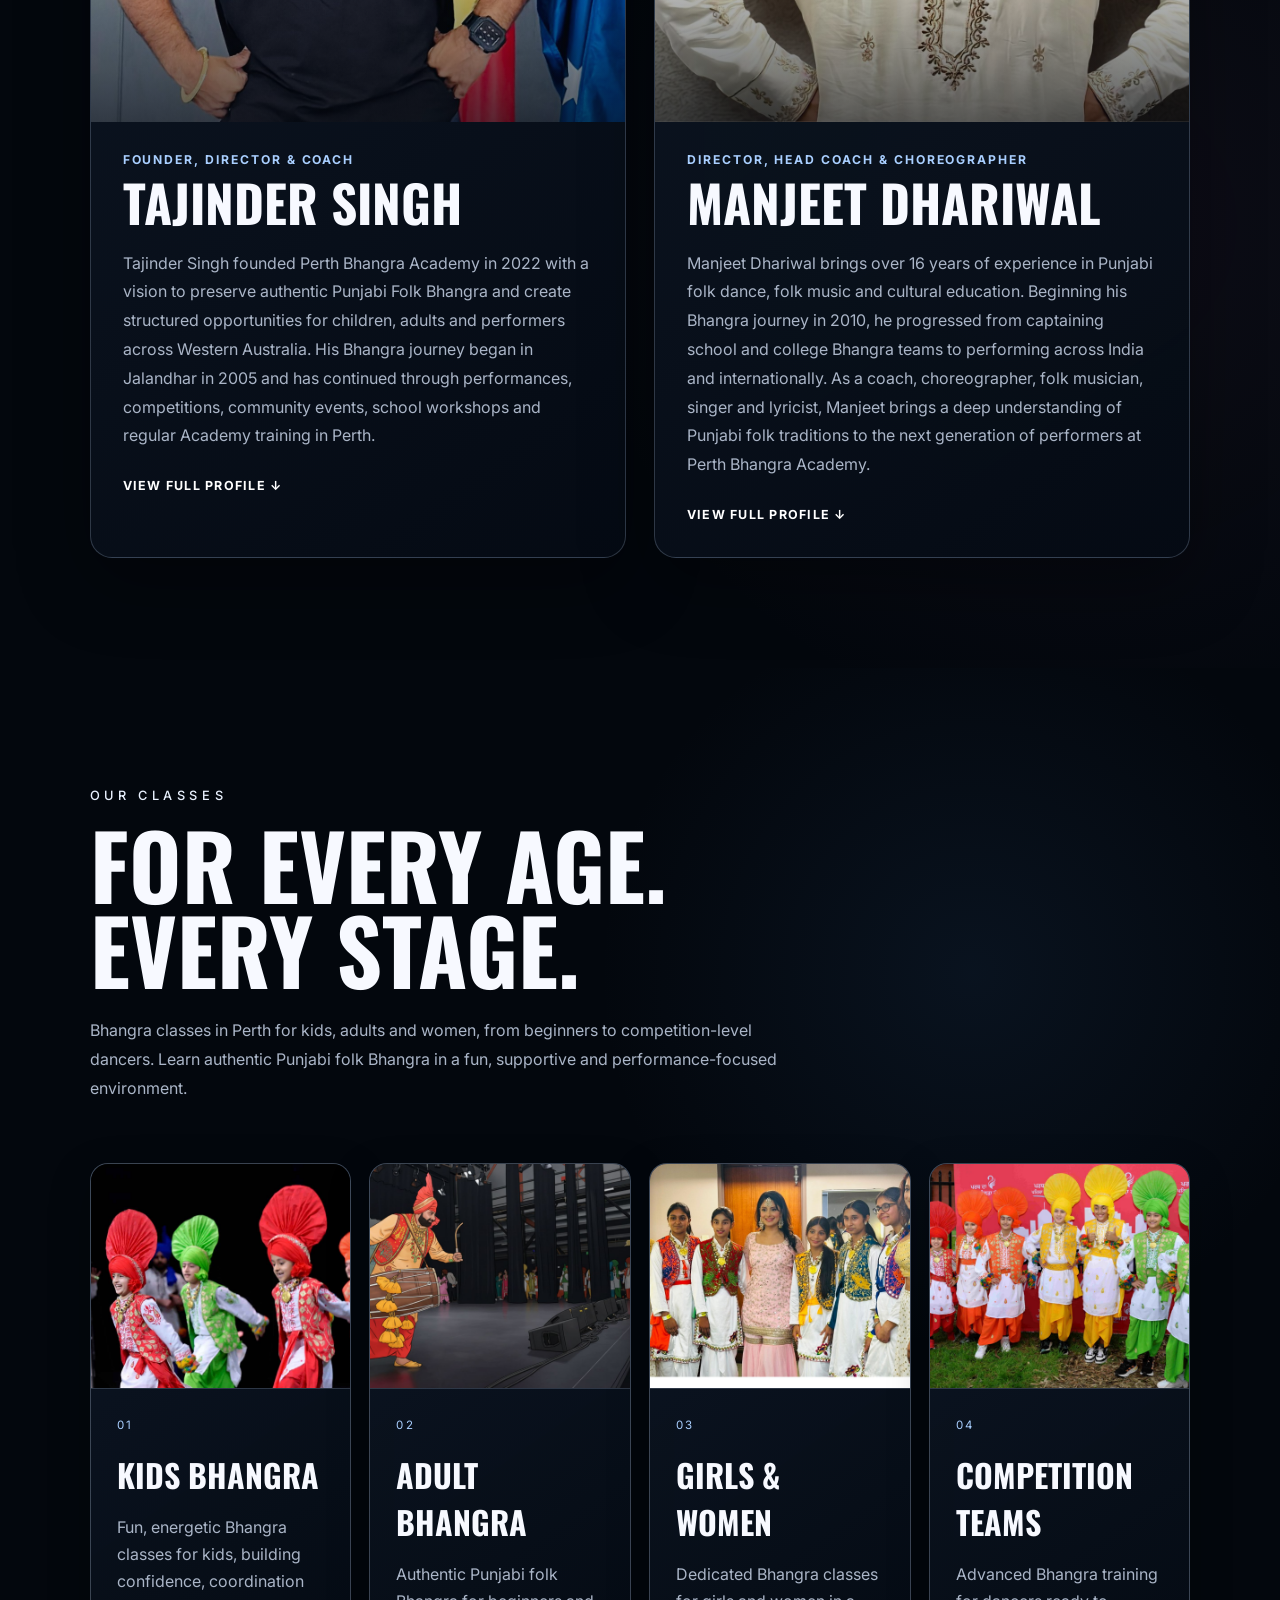
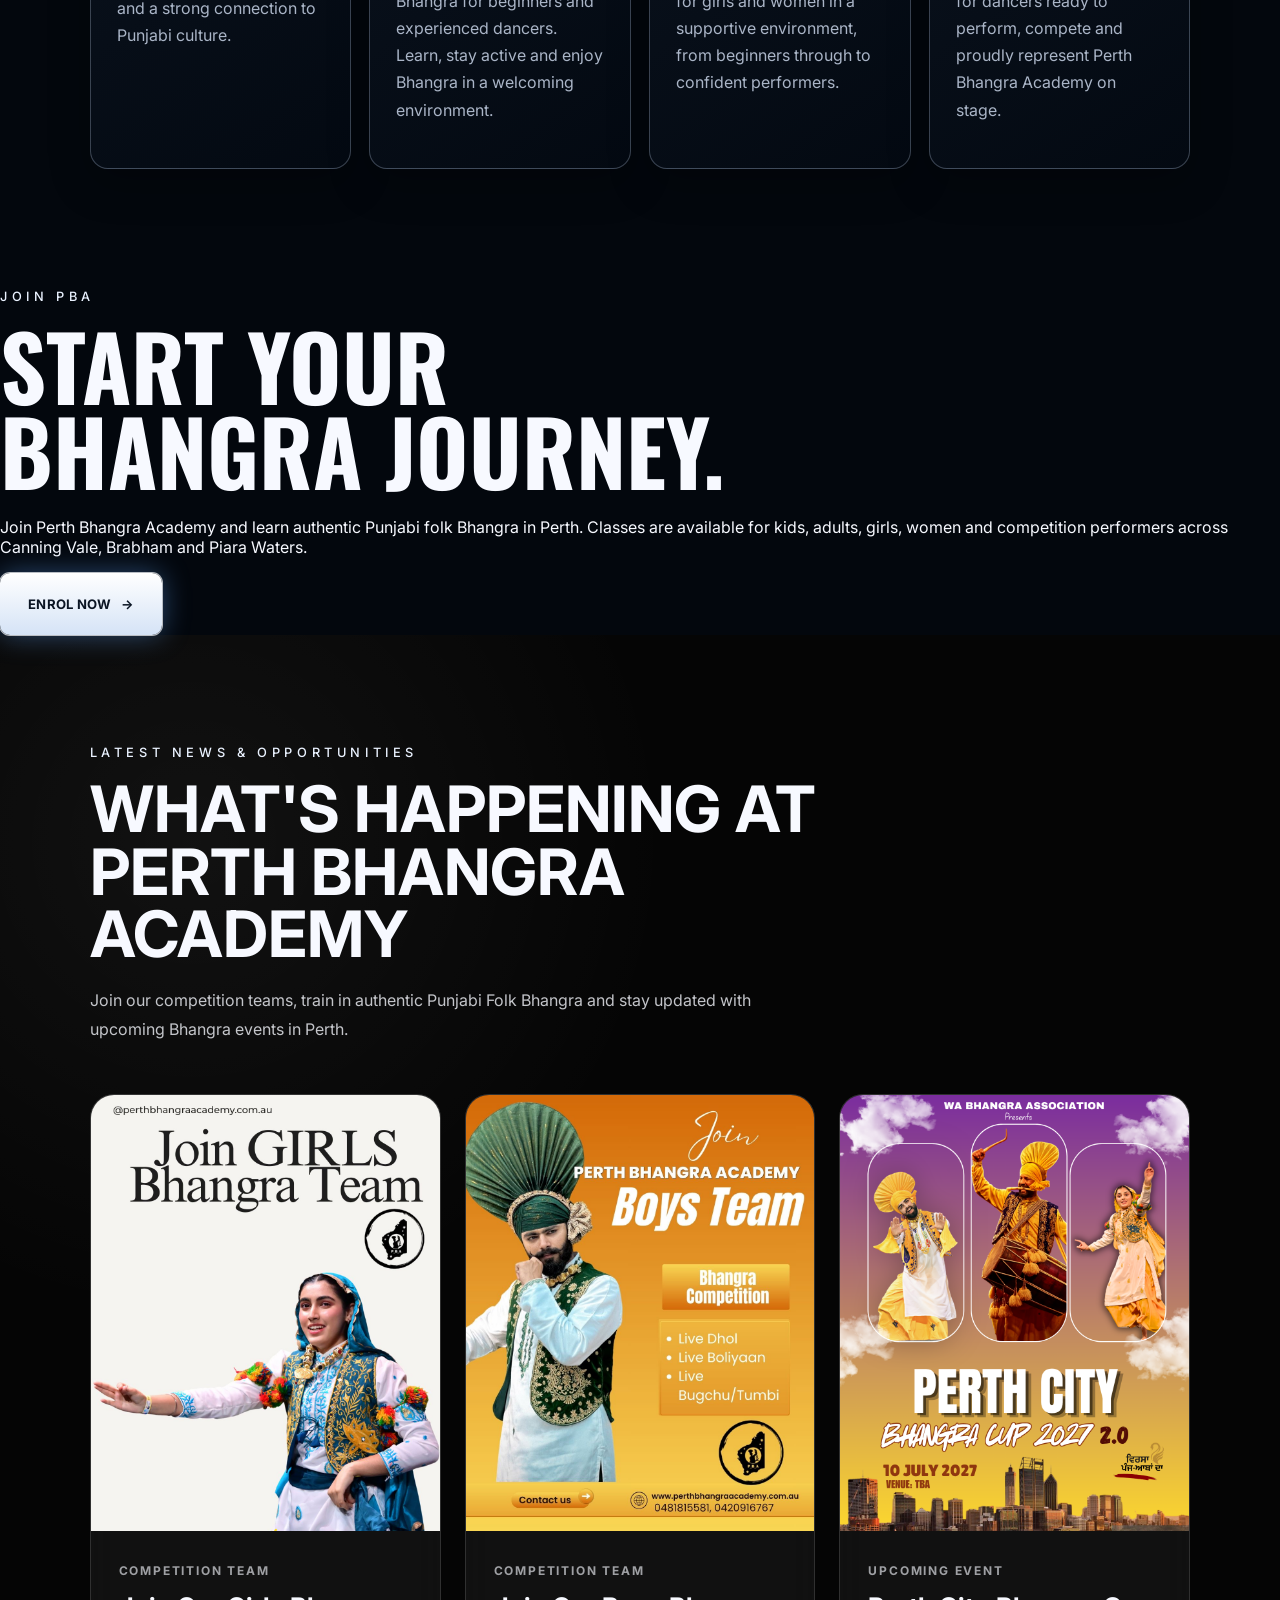
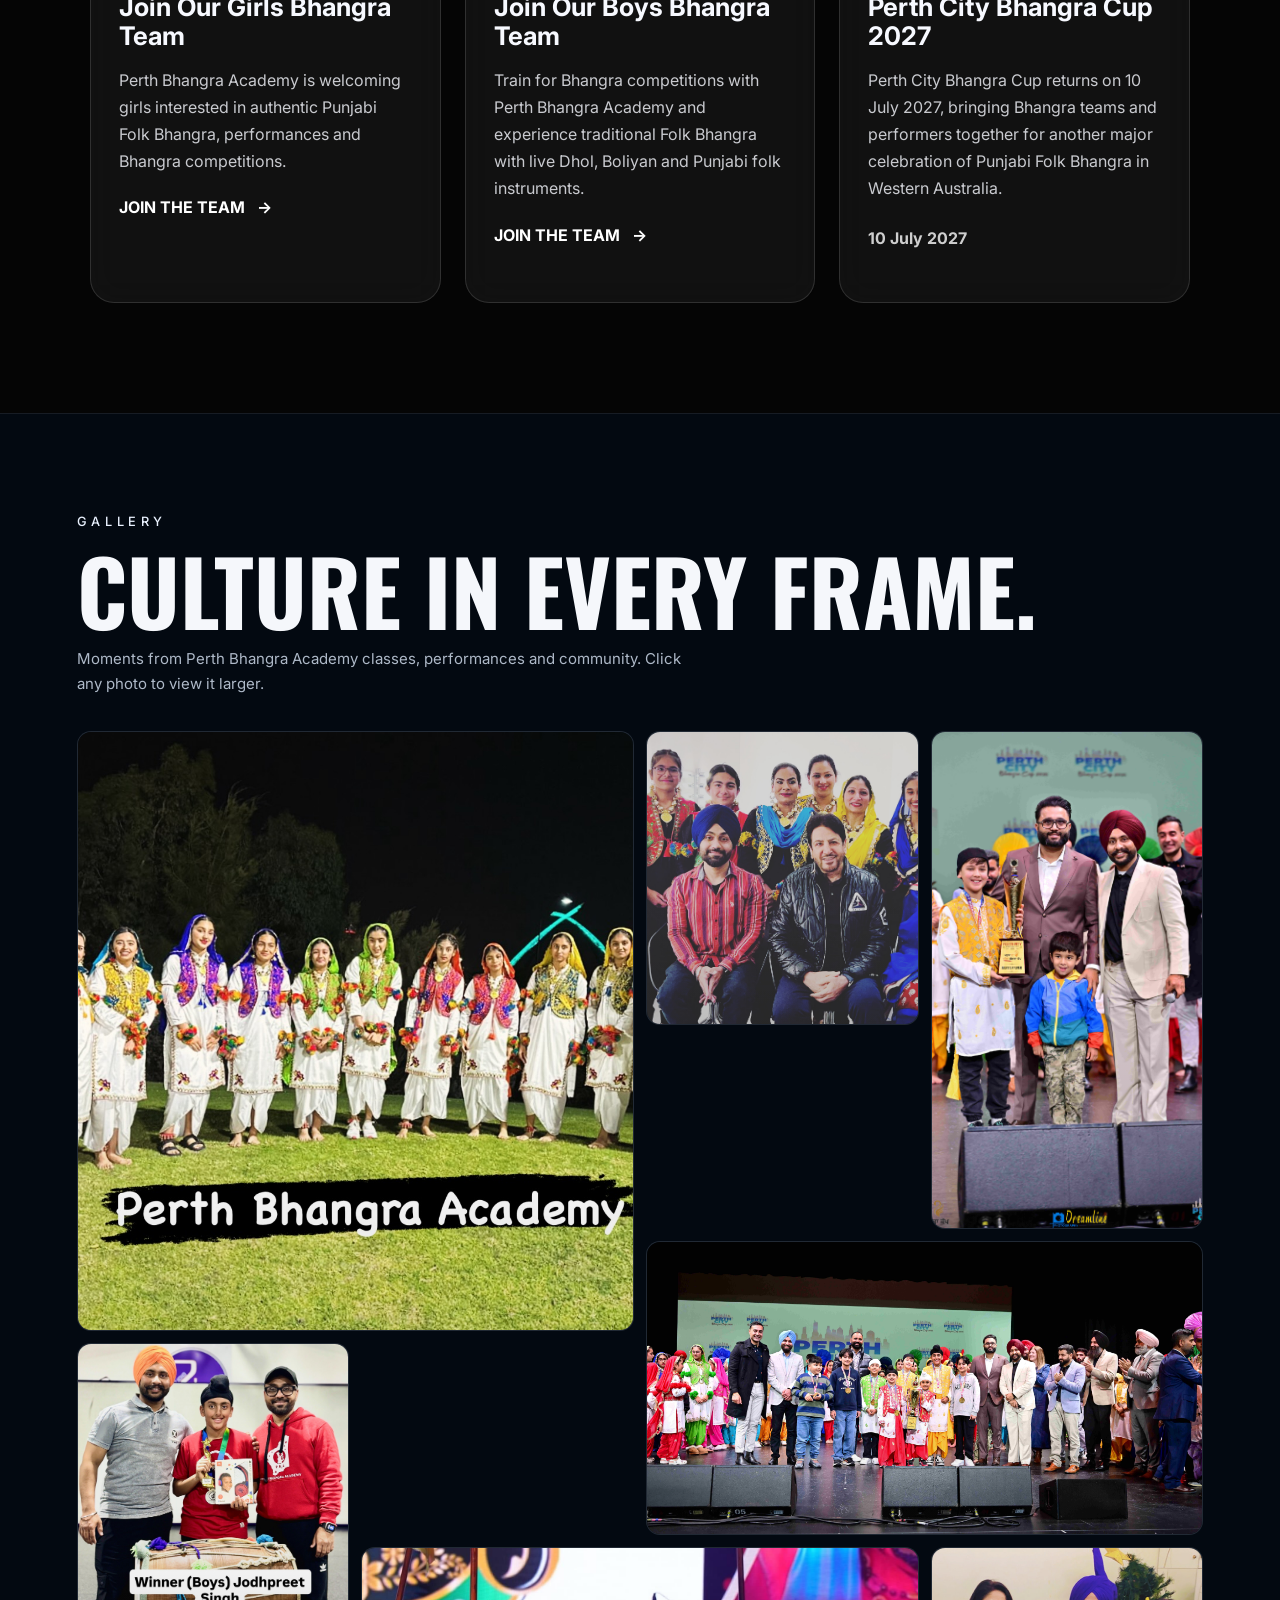
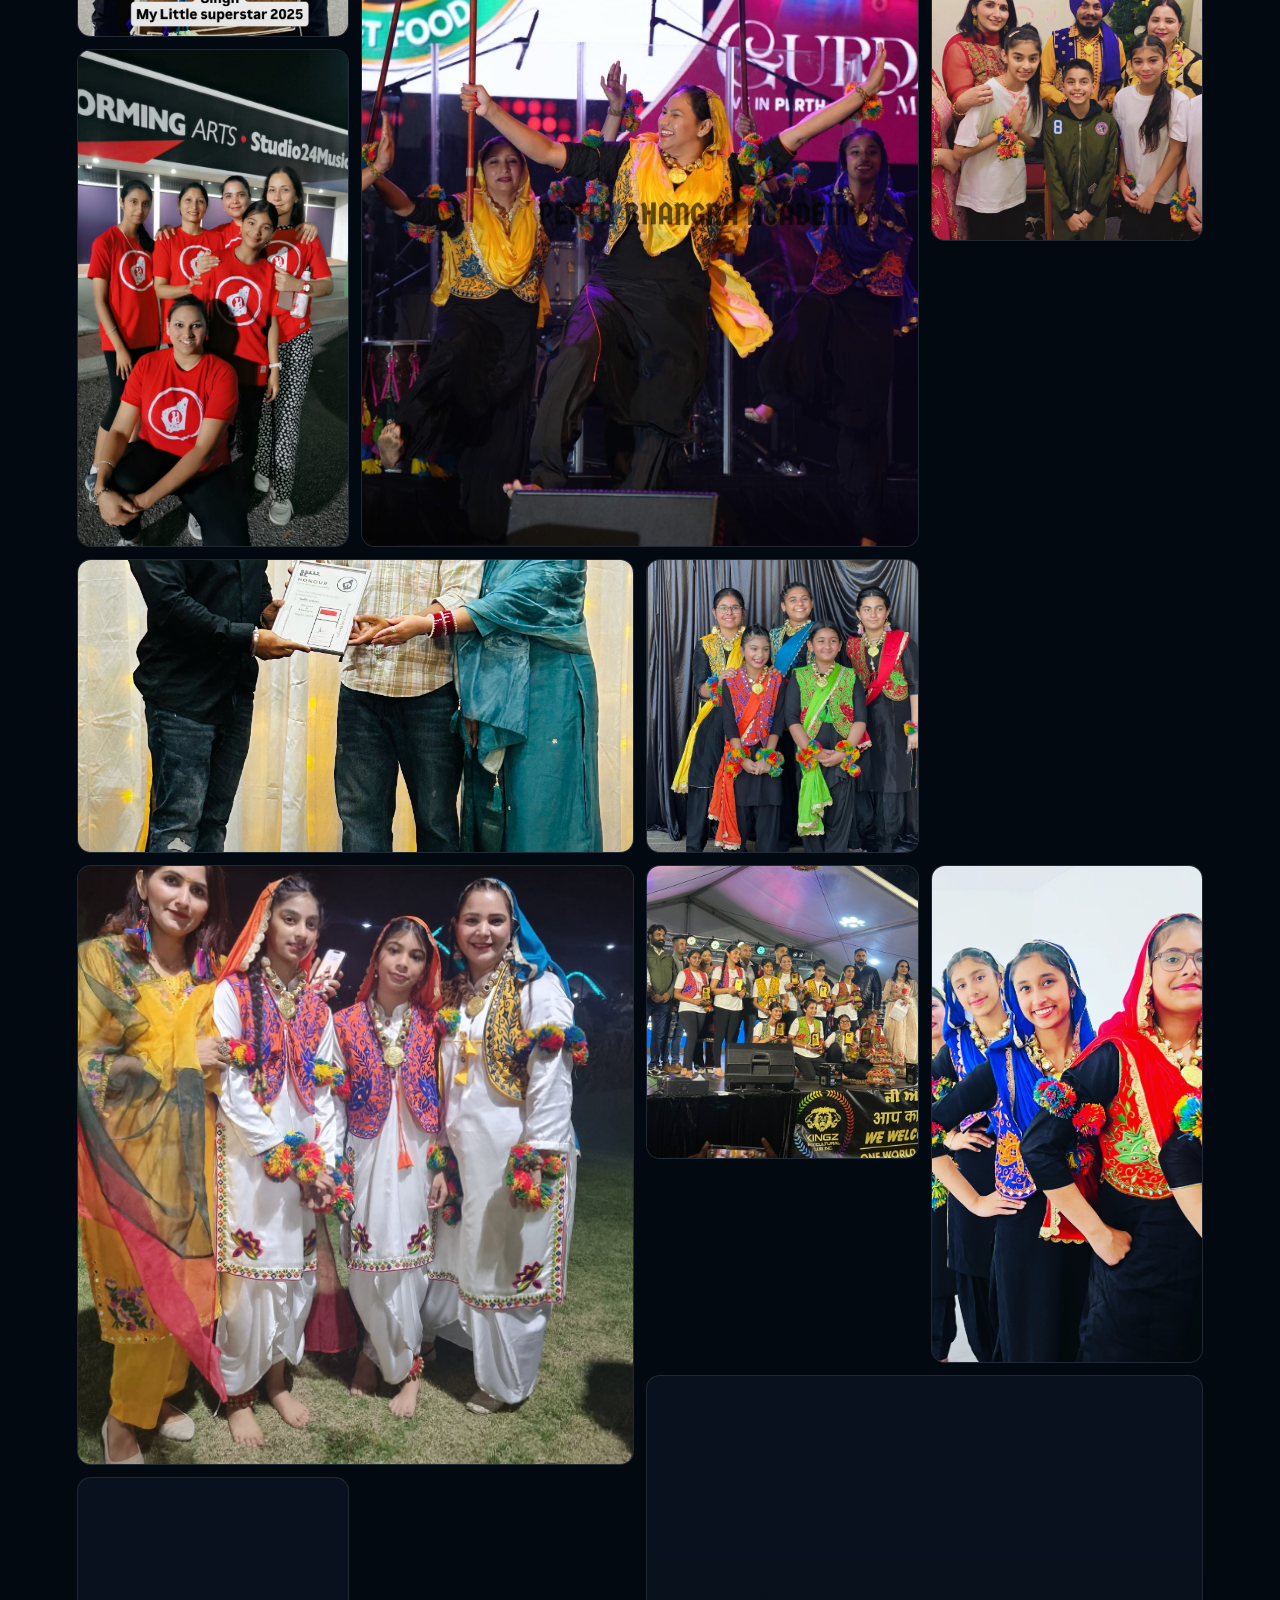
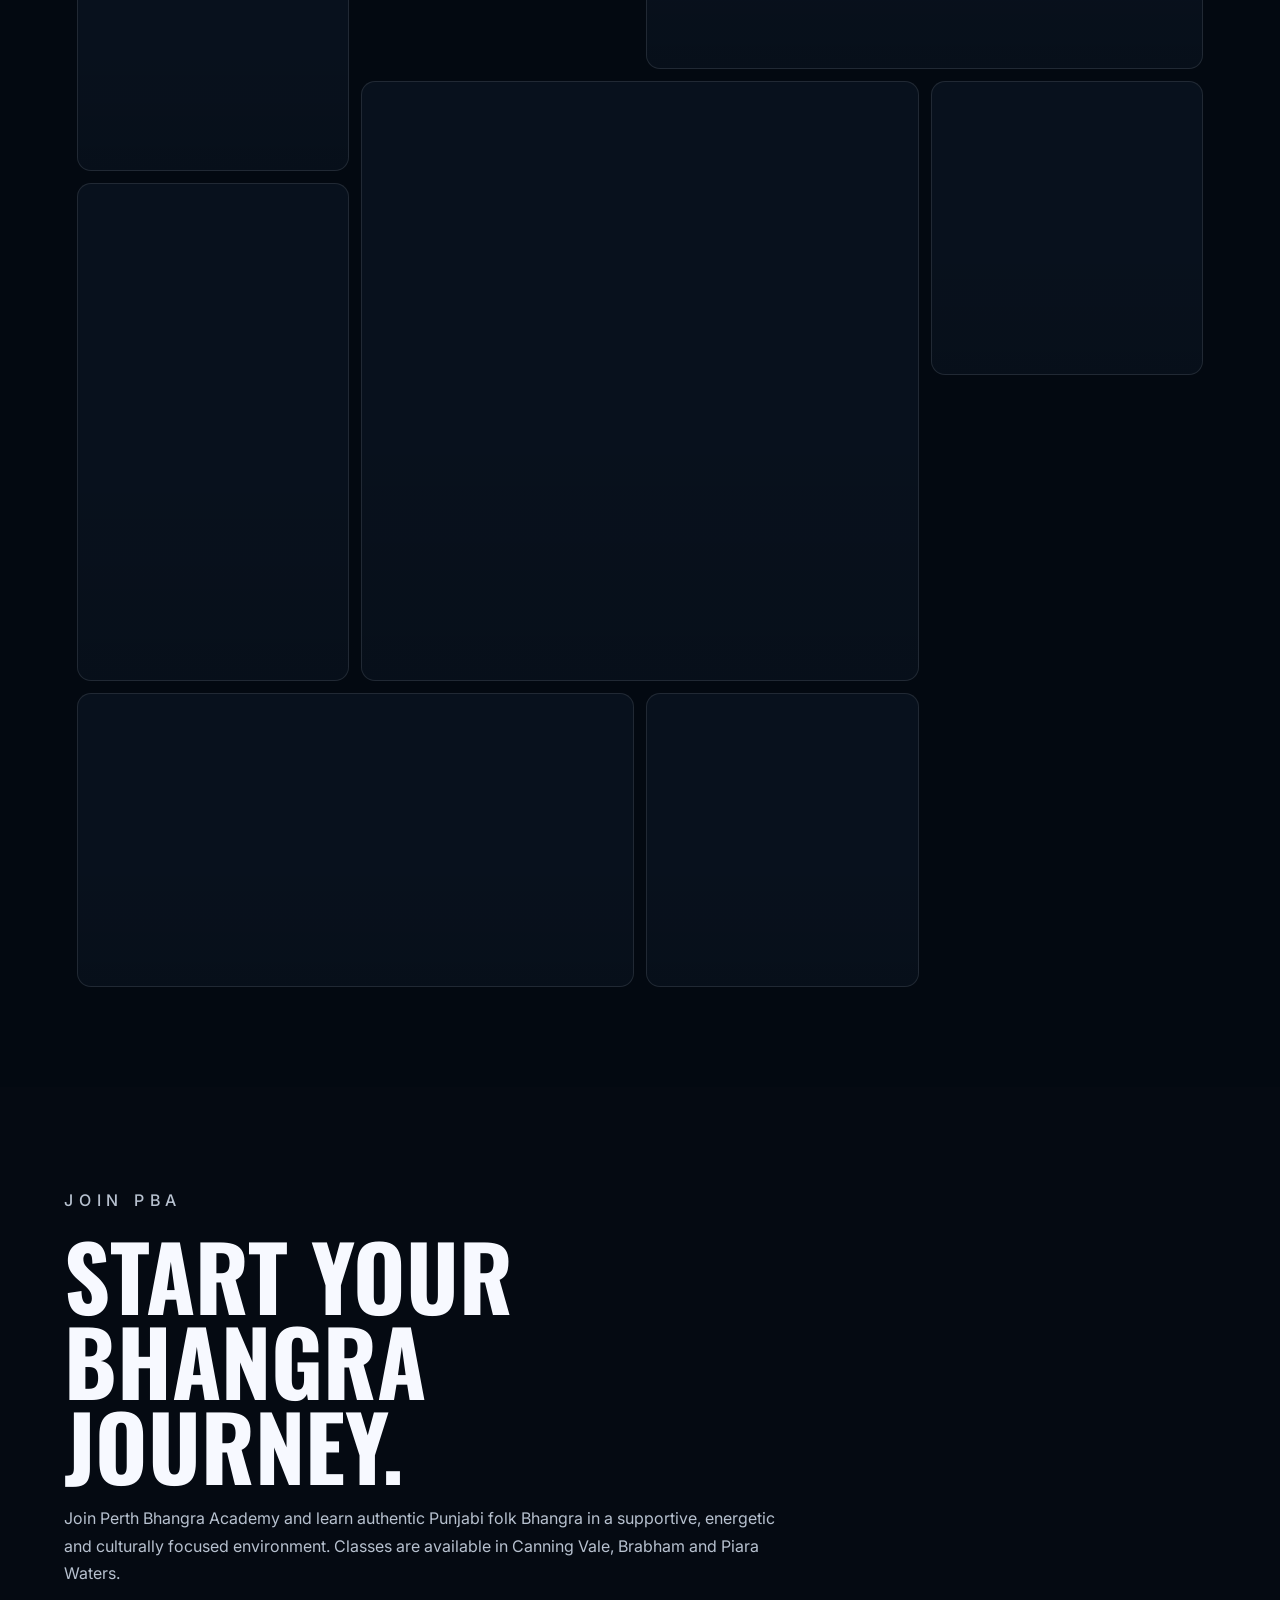
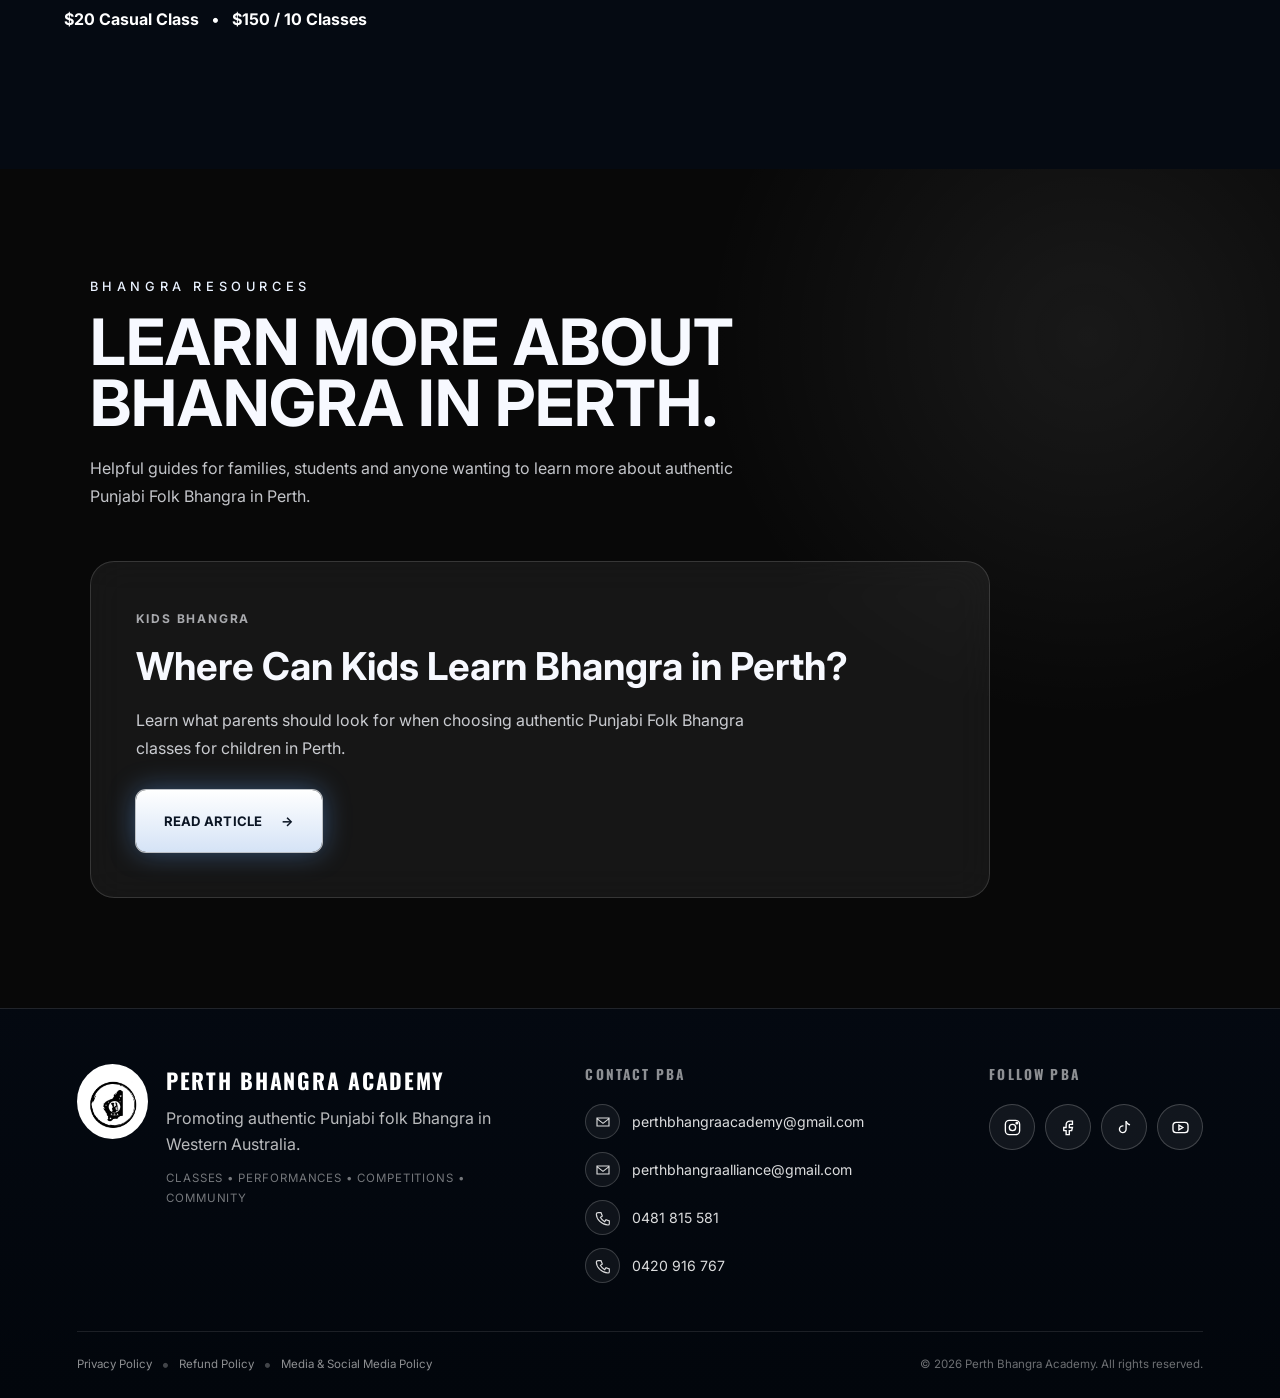
==== commit bebe514e: "Link footer Privacy Policy and Refund Policy to new pages" ====
--- a/index.html
+++ b/index.html
@@ -1079,9 +1079,9 @@
   <div class="footer-bottom">
 
     <div class="footer-policies">
-      <a href="#">Privacy Policy</a>
+      <a href="privacy-policy.html">Privacy Policy</a>
       <span>•</span>
-      <a href="#">Refund Policy</a>
+      <a href="refund-policy.html">Refund Policy</a>
       <span>•</span>
       <a href="#">Media &amp; Social Media Policy</a>
     </div>
--- a/styles.css
+++ b/styles.css
@@ -3008,3 +3008,132 @@
   }
 
 }
+/* =========================================
+   LATEST NEWS & OPPORTUNITIES
+========================================= */
+
+.latest-news-section {
+  padding: 110px 7%;
+  background:
+    radial-gradient(circle at 15% 15%, rgba(255,255,255,0.05), transparent 30%),
+    #050505;
+}
+
+.latest-news-heading {
+  max-width: 820px;
+  margin-bottom: 50px;
+}
+
+.latest-news-heading h2 {
+  margin: 12px 0 20px;
+  font-size: clamp(2.6rem, 5vw, 5rem);
+  line-height: 0.98;
+  text-transform: uppercase;
+}
+
+.latest-news-intro {
+  max-width: 700px;
+  line-height: 1.8;
+  opacity: 0.78;
+}
+
+.latest-news-grid {
+  display: grid;
+  grid-template-columns: repeat(3, minmax(0, 1fr));
+  gap: 24px;
+}
+
+.news-card {
+  overflow: hidden;
+  border: 1px solid rgba(255,255,255,0.13);
+  border-radius: 24px;
+  background: rgba(255,255,255,0.05);
+  backdrop-filter: blur(16px);
+  -webkit-backdrop-filter: blur(16px);
+}
+
+.news-card img {
+  display: block;
+  width: 100%;
+  aspect-ratio: 4 / 5;
+  object-fit: cover;
+}
+
+.news-card-content {
+  padding: 28px;
+}
+
+.news-card-content > span {
+  display: inline-block;
+  margin-bottom: 14px;
+  font-size: 0.75rem;
+  font-weight: 700;
+  letter-spacing: 0.15em;
+  text-transform: uppercase;
+  opacity: 0.62;
+}
+
+.news-card-content h3 {
+  margin: 0 0 16px;
+  font-size: clamp(1.5rem, 2vw, 2.2rem);
+  line-height: 1.15;
+}
+
+.news-card-content p {
+  margin: 0 0 22px;
+  line-height: 1.7;
+  opacity: 0.8;
+}
+
+.news-link {
+  display: inline-flex;
+  align-items: center;
+  gap: 8px;
+  font-weight: 700;
+  text-decoration: none;
+  color: #ffffff;
+}
+
+.news-link:hover {
+  opacity: 0.72;
+}
+
+.news-date {
+  margin-top: 8px;
+}
+
+.news-date strong {
+  color: #ffffff;
+}
+
+
+/* TABLET */
+
+@media (max-width: 1000px) {
+  .latest-news-grid {
+    grid-template-columns: 1fr 1fr;
+  }
+}
+
+
+/* MOBILE */
+
+@media (max-width: 700px) {
+
+  .latest-news-section {
+    padding: 75px 20px;
+  }
+
+  .latest-news-grid {
+    grid-template-columns: 1fr;
+  }
+
+  .news-card {
+    border-radius: 20px;
+  }
+
+  .news-card-content {
+    padding: 24px 20px;
+  }
+
+}
